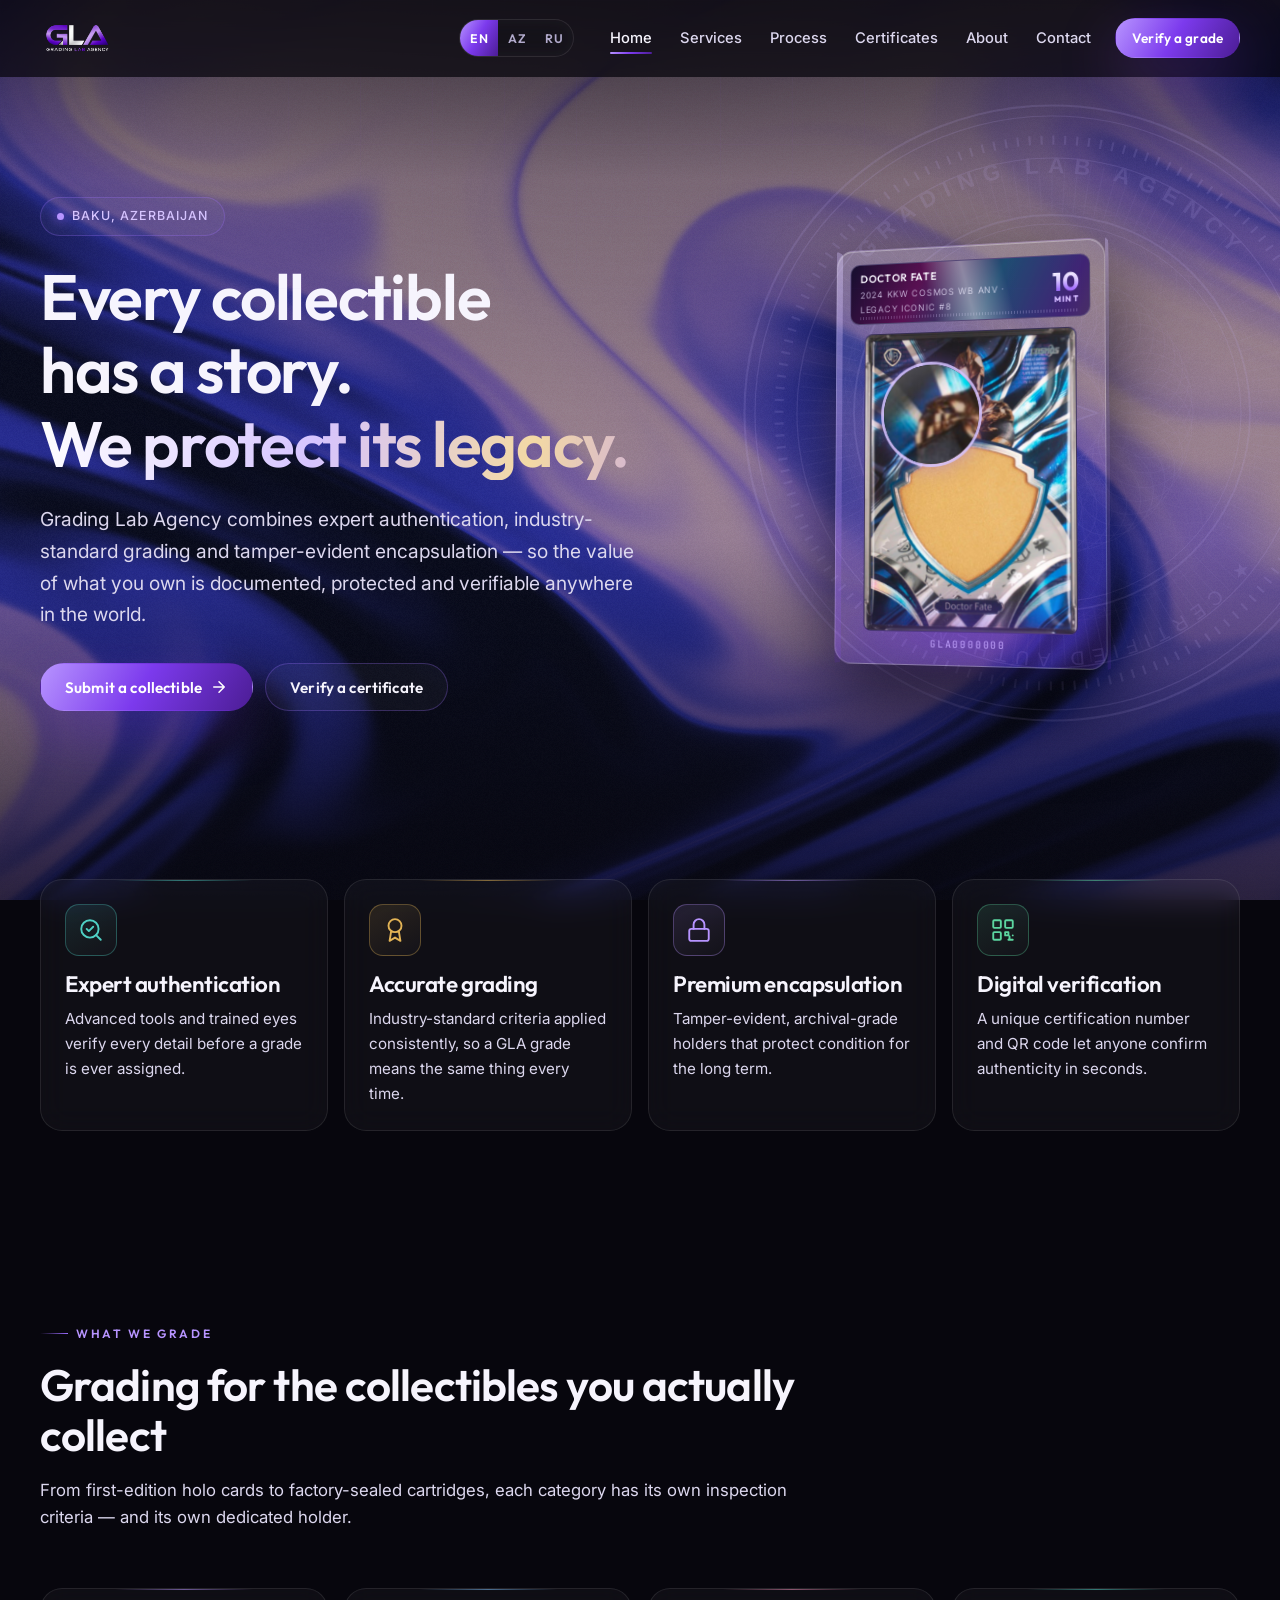
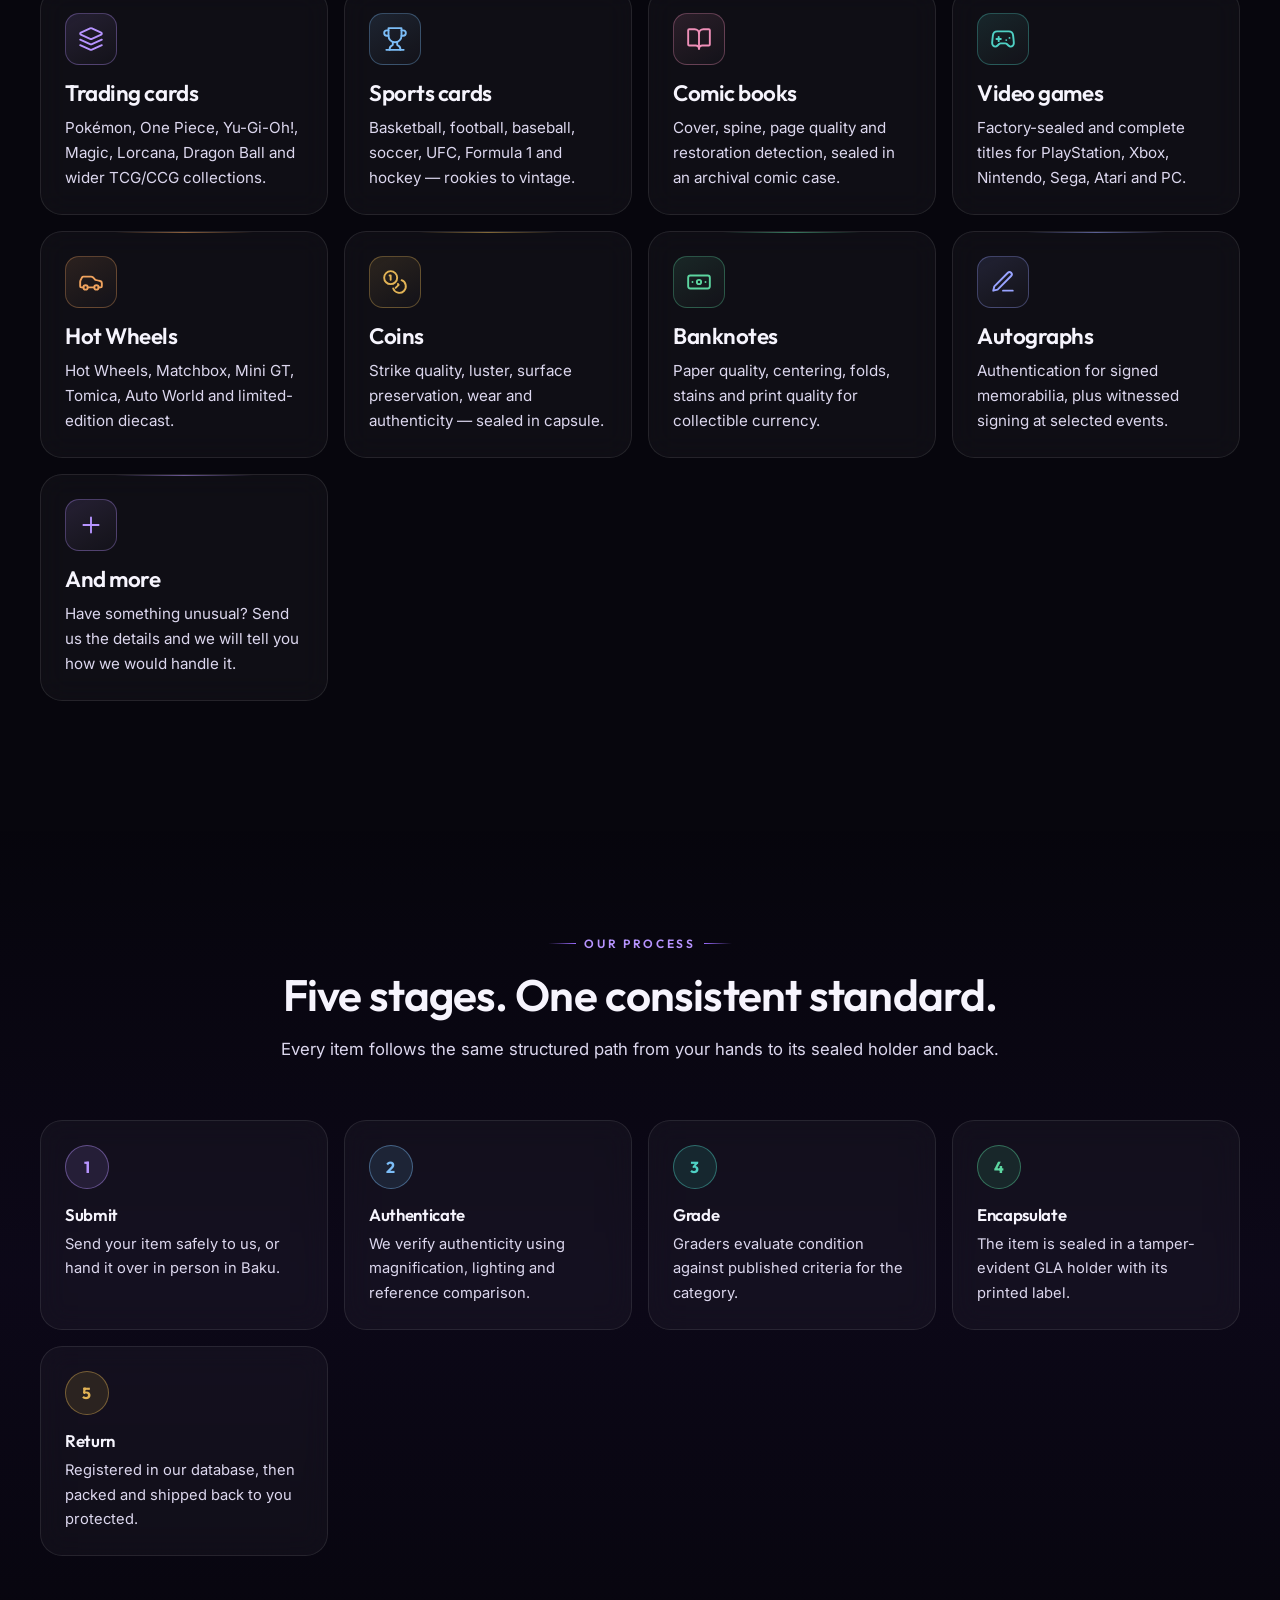
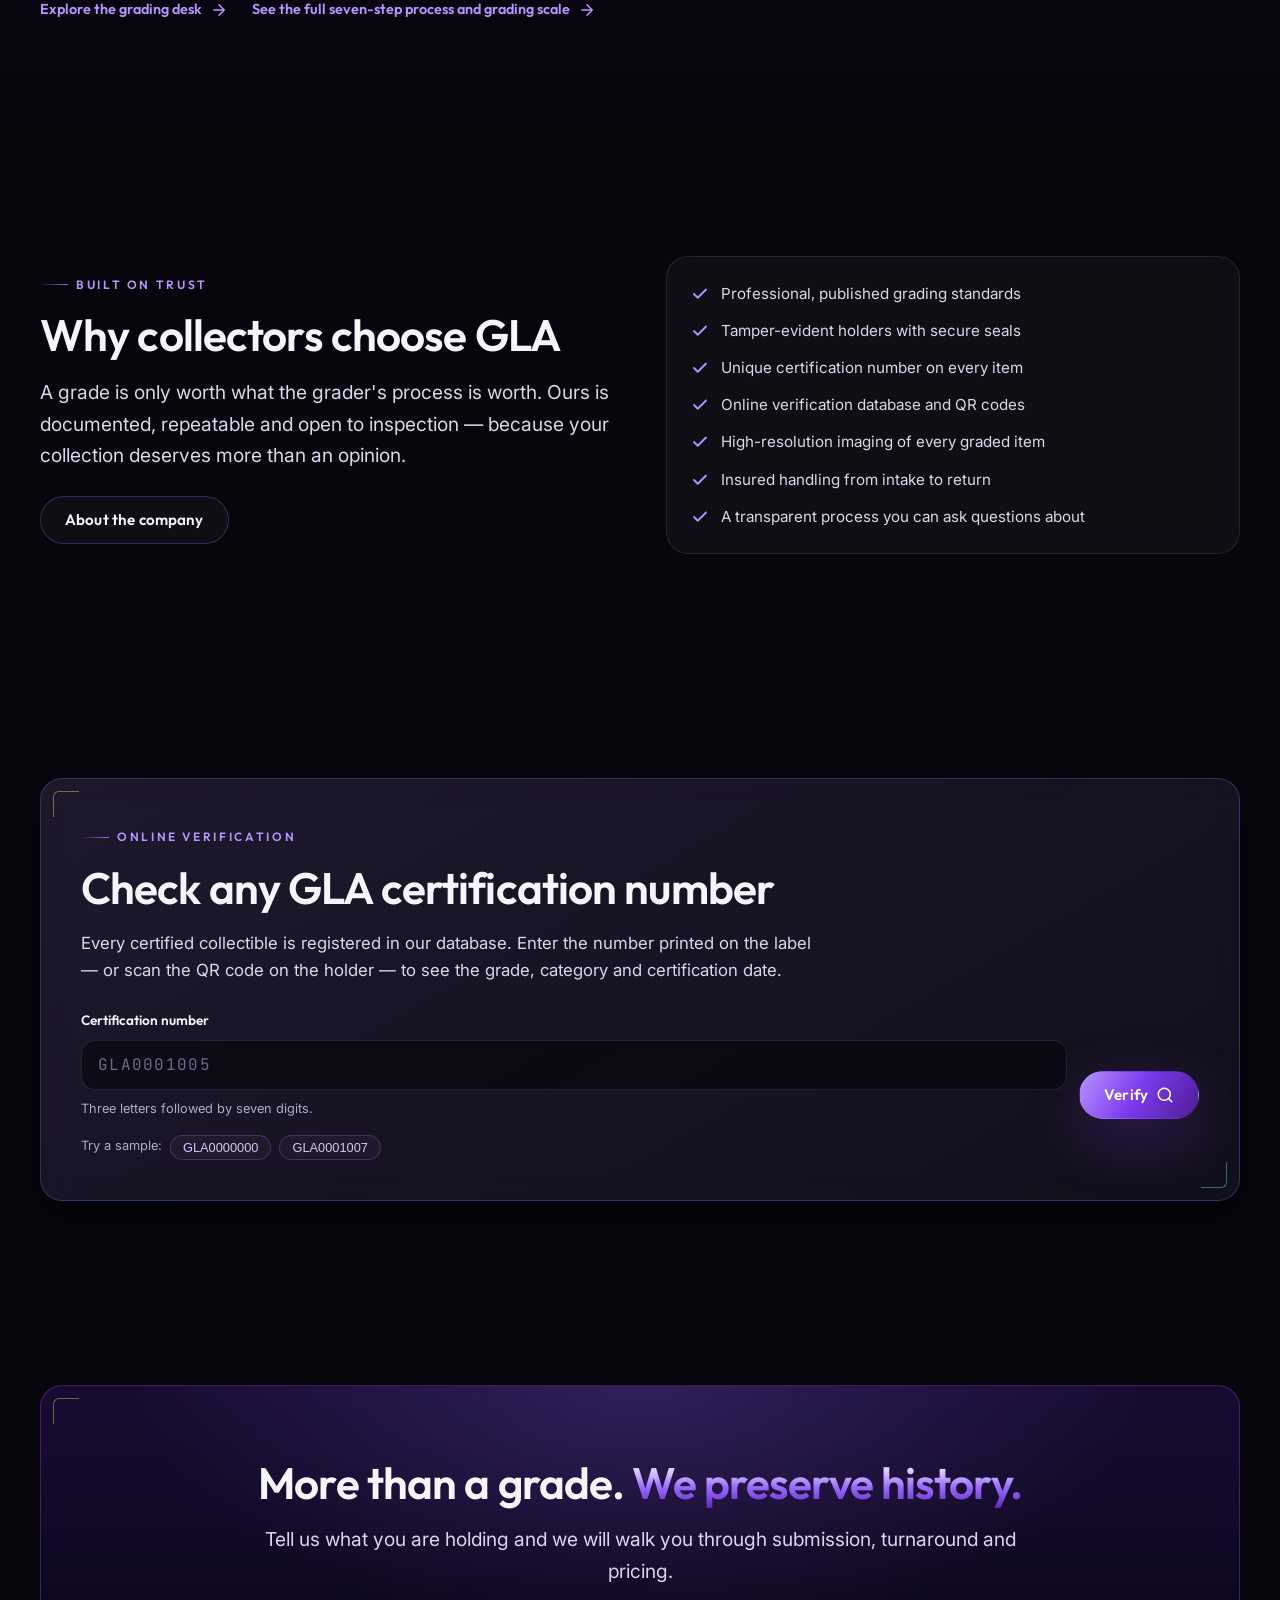
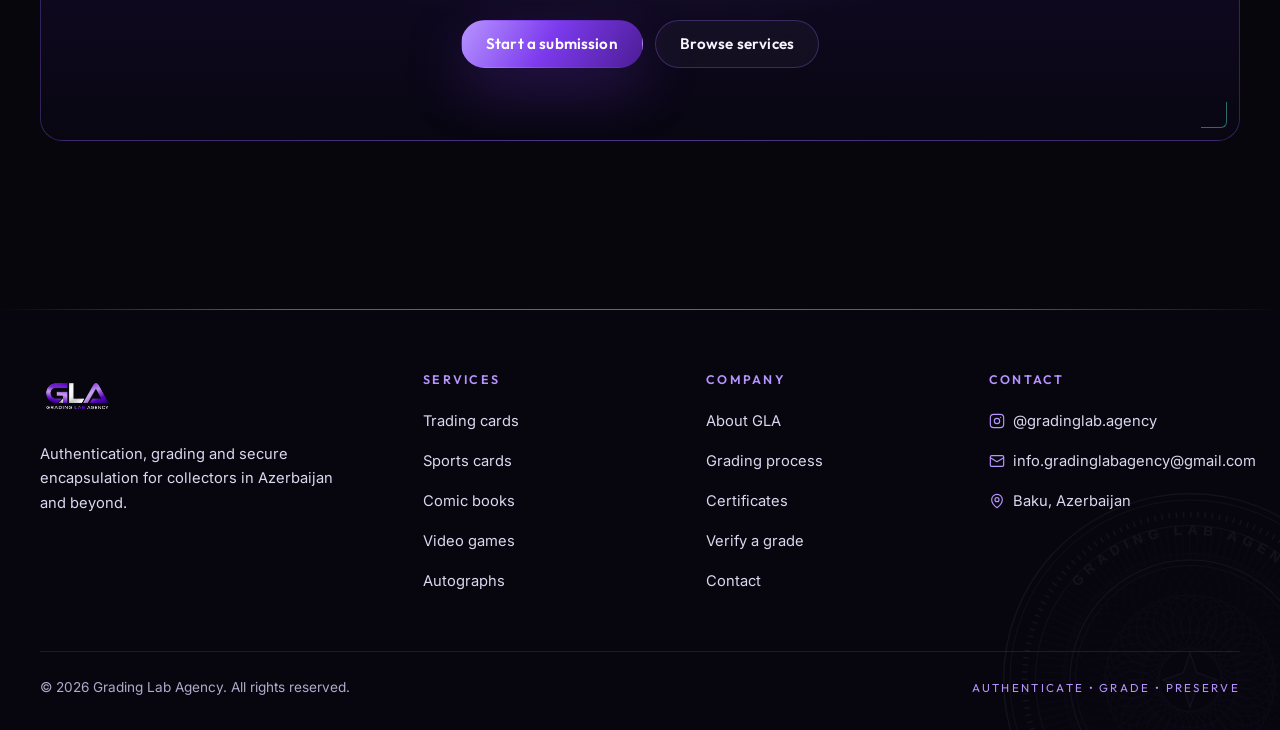
==== index.html @ 771bf023 "Load config.js on homepage so its verify box uses the live Supabase DB Co-Authored-By: Claude Opus 4" ====
<!DOCTYPE html>
<html lang="en">
<head>
<meta charset="utf-8">
<meta name="viewport" content="width=device-width, initial-scale=1">
<title>Grading Lab Agency — Authenticate. Grade. Preserve.</title>
<meta name="description" content="Grading Lab Agency (GLA) is Baku's professional authentication and grading company for trading cards, comics, video games, coins, diecast and memorabilia. Trust in every grade.">
<meta property="og:title" content="Grading Lab Agency — Authenticate. Grade. Preserve.">
<meta property="og:description" content="Professional authentication, grading and secure encapsulation for collectibles. Every GLA-certified item is verifiable online.">
<meta property="og:type" content="website">
<link rel="icon" href="assets/img/favicon.svg" type="image/svg+xml">
<link rel="preconnect" href="https://fonts.googleapis.com">
<link rel="preconnect" href="https://fonts.gstatic.com" crossorigin>
<link href="https://fonts.googleapis.com/css2?family=Outfit:wght@400;500;600;700&family=Inter:wght@300;400;500;600&family=JetBrains+Mono:wght@400;500&display=swap" rel="stylesheet">
<link rel="stylesheet" href="assets/css/style.css?v=3">
</head>
<body>
<div class="grain" aria-hidden="true"></div>
<a class="skip-link" href="#main">Skip to content</a>

<header class="site-header">
  <div class="container">
    <nav class="nav" aria-label="Main">
      <a class="brand" href="index.html" aria-label="Grading Lab Agency — home"><img class="brand__logo" src="assets/img/logo.png" alt="" width="560" height="360"></a>

      <button class="nav__toggle" type="button" aria-expanded="false" aria-controls="primary-nav" aria-label="Open navigation menu">
        <svg class="icon-open" viewBox="0 0 24 24" fill="none" stroke="currentColor" stroke-width="2" stroke-linecap="round" aria-hidden="true"><path d="M4 7h16M4 12h16M4 17h16"/></svg>
        <svg class="icon-close" viewBox="0 0 24 24" fill="none" stroke="currentColor" stroke-width="2" stroke-linecap="round" aria-hidden="true"><path d="M6 6l12 12M18 6 6 18"/></svg>
      </button>

      <ul class="nav__links" id="primary-nav">
        <li><a class="nav__link" href="index.html" aria-current="page">Home</a></li>
        <li><a class="nav__link" href="services.html">Services</a></li>
        <li><a class="nav__link" href="process.html">Process</a></li>
        <li><a class="nav__link" href="authenticity.html">Certificates</a></li>
        <li><a class="nav__link" href="about.html">About</a></li>
        <li><a class="nav__link" href="contact.html">Contact</a></li>
        <li><a class="btn btn--primary btn--sm nav__cta" href="verify.html">Verify a grade</a></li>
      </ul>
    </nav>
  </div>
</header>

<main id="main">

  <!-- ================= Hero ================= -->
  <section class="hero">
    <div class="container">
      <div class="hero__grid">
        <div>
          <span class="hero__badge"><span class="dot"></span> Baku, Azerbaijan</span>
          <h1>
            <span class="hero__title-line">Every collectible</span>
            <span class="hero__title-line">has a story.</span>
            <span class="hero__title-line text-holo">We protect its legacy.</span>
          </h1>
          <p class="hero__sub">
            Grading Lab Agency combines expert authentication, industry-standard grading and
            tamper-evident encapsulation — so the value of what you own is documented, protected
            and verifiable anywhere in the world.
          </p>
          <div class="btn-row">
            <a class="btn btn--primary" href="contact.html">
              Submit a collectible
              <svg width="18" height="18" viewBox="0 0 24 24" fill="none" stroke="currentColor" stroke-width="2" stroke-linecap="round" stroke-linejoin="round" aria-hidden="true"><path d="M5 12h14m-7-7 7 7-7 7"/></svg>
            </a>
            <a class="btn btn--ghost" href="verify.html">Verify a certificate</a>
          </div>

        </div>

        <!-- 3D slab: front face carries the holographic label and the
             inspection loupe, back face carries the certification record. -->
        <div class="hero__stage" aria-hidden="true">
          <div class="slab3d">
            <div class="slab3d__edge slab3d__edge--l"></div>
            <div class="slab3d__edge slab3d__edge--r"></div>

            <div class="slab3d__face slab3d__face--front">
              <div class="slab3d__label">
                <div class="slab3d__label-text">
                  <span class="slab3d__item">Doctor Fate</span>
                  <span class="slab3d__set">2024 KKW Cosmos WB Anv · Legacy Iconic #8</span>
                </div>
                <div class="slab3d__grade">10<span>MINT</span></div>
                <div class="slab3d__micro"></div>
                <div class="holo"></div>
              </div>

              <div class="slab3d__window">
                <svg viewBox="0 0 220 300"><use href="#glaCardArt"/></svg>
                <!-- Drop your real card at assets/img/my-card.jpg and it shows
                     here automatically; until then the SVG above is the fallback
                     (onerror removes the broken <img> so the SVG stays visible). -->
                <img class="slab3d__photo" src="assets/img/my-card.jpg" alt="" onerror="this.remove()">
                <div class="loupe">
                  <div class="loupe__zoom">
                    <svg viewBox="0 0 220 300"><use href="#glaCardArt"/></svg>
                    <img class="slab3d__photo" src="assets/img/my-card.jpg" alt="" onerror="this.remove()">
                  </div>
                </div>
              </div>

              <div class="slab3d__cert">GLA0000000</div>
            </div>

            <div class="slab3d__face slab3d__face--back">
              <div class="slab3d__back">
                <span class="slab3d__back-title">Certification record</span>
                <dl class="slab3d__specs">
                  <div><dt>Centering</dt><dd>10</dd></div>
                  <div><dt>Corners</dt><dd>10</dd></div>
                  <div><dt>Edges</dt><dd>10</dd></div>
                  <div><dt>Surface</dt><dd>10</dd></div>
                </dl>
                <div class="slab3d__qr">
                  <svg viewBox="0 0 29 29" width="100%" height="100%" shape-rendering="crispEdges">
                    <rect width="29" height="29" fill="#e9e2ff"/>
                    <g fill="#150e2e">
                      <path d="M0 0h7v7H0zM22 0h7v7h-7zM0 22h7v7H0z"/>
                    </g>
                    <g fill="#e9e2ff">
                      <path d="M1 1h5v5H1zM23 1h5v5h-5zM1 23h5v5H1z"/>
                    </g>
                    <g fill="#150e2e">
                      <path d="M2 2h3v3H2zM24 2h3v3h-3zM2 24h3v3H2z"/>
                      <path d="M9 0h2v2H9zM13 0h2v3h-2zM17 1h2v2h-2zM9 4h4v2H9zM15 5h2v2h-2zM19 4h2v2h-2z"/>
                      <path d="M0 9h2v2H0zM4 9h3v2H4zM0 13h3v2H0zM1 17h2v2H1zM5 13h2v3H5zM4 18h2v2H4z"/>
                      <path d="M9 9h3v3H9zM13 10h2v2h-2zM17 9h2v3h-2zM21 10h3v2h-3zM26 9h2v3h-2z"/>
                      <path d="M9 14h2v2H9zM12 13h3v2h-3zM16 14h3v2h-3zM20 13h2v3h-2zM24 14h4v2h-4z"/>
                      <path d="M9 18h3v2H9zM13 17h2v3h-2zM17 18h2v2h-2zM21 17h2v3h-2zM25 18h3v2h-3z"/>
                      <path d="M9 22h2v3H9zM12 23h3v2h-3zM17 22h3v2h-3zM21 23h2v2h-2zM25 22h3v3h-3z"/>
                      <path d="M9 26h3v2H9zM14 26h2v2h-2zM18 26h3v2h-3zM23 26h2v2h-2zM27 26h2v2h-2z"/>
                      <path d="M22 8h2v1h-2zM26 5h2v2h-2z"/>
                    </g>
                  </svg>
                </div>
                <span class="slab3d__back-note">QR verification · gradinglab.agency</span>
              </div>
            </div>
          </div>
        </div>
      </div>

    </div>

    <!-- Card artwork, referenced twice: once in the slab, once magnified
         inside the loupe. Kept in one place so both stay in sync. -->
    <svg width="0" height="0" style="position:absolute" aria-hidden="true" focusable="false">
      <defs>
        <linearGradient id="cardFrame" x1="0" y1="0" x2="1" y2="1">
          <stop offset="0" stop-color="#3a2470"/>
          <stop offset="1" stop-color="#1d1140"/>
        </linearGradient>
        <linearGradient id="cardArtBg" x1="0" y1="0" x2="0" y2="1">
          <stop offset="0" stop-color="#4b2f93"/>
          <stop offset="1" stop-color="#1b0d3a"/>
        </linearGradient>
        <linearGradient id="cardEmblem" x1="0" y1="0" x2="0" y2="1">
          <stop offset="0" stop-color="#ffffff"/>
          <stop offset=".45" stop-color="#d6c4ff"/>
          <stop offset="1" stop-color="#7c3aed"/>
        </linearGradient>
        <pattern id="rosette" width="6" height="6" patternUnits="userSpaceOnUse">
          <circle cx="1.5" cy="1.5" r="1.1" fill="#d6c4ff" opacity=".2"/>
          <circle cx="4.5" cy="4.5" r="1.1" fill="#9a6bff" opacity=".16"/>
        </pattern>

        <g id="glaCardArt">
          <defs>
            <linearGradient id="dfBlue" x1="0" y1="0" x2="1" y2="1">
              <stop offset="0" stop-color="#0a2a6e"/><stop offset=".55" stop-color="#2f6bd6"/><stop offset="1" stop-color="#0a1330"/>
            </linearGradient>
            <radialGradient id="dfGlow" cx=".5" cy=".38" r=".72">
              <stop offset="0" stop-color="#5b93f0" stop-opacity=".55"/><stop offset="1" stop-color="#0a1330" stop-opacity="0"/>
            </radialGradient>
            <linearGradient id="dfSilver" x1="0" y1="0" x2="0" y2="1">
              <stop offset="0" stop-color="#f6f8fc"/><stop offset=".5" stop-color="#9aa4b6"/><stop offset="1" stop-color="#e8ecf3"/>
            </linearGradient>
            <linearGradient id="dfRelic" x1="0" y1="0" x2="0" y2="1">
              <stop offset="0" stop-color="#e7be6b"/><stop offset="1" stop-color="#c89f49"/>
            </linearGradient>
          </defs>
          <rect width="220" height="300" rx="10" fill="#0a1330"/>
          <rect width="220" height="300" rx="10" fill="url(#dfBlue)" opacity=".92"/>
          <rect width="220" height="300" rx="10" fill="url(#dfGlow)"/>
          <!-- liquid silk swirls -->
          <path d="M0 0 H220 V66 C165 96 120 52 80 76 C45 96 20 66 0 90 Z" fill="#12347e" opacity=".75"/>
          <path d="M0 52 C60 22 140 84 220 44 L220 104 C150 138 70 70 0 108 Z" fill="#2f6bd6" opacity=".5"/>
          <path d="M0 150 C70 120 150 186 220 150 L220 205 C150 172 70 212 0 186 Z" fill="#0e2a63" opacity=".6"/>
          <path d="M0 78 C70 50 150 108 220 66" stroke="#e9f1ff" stroke-width="2" fill="none" opacity=".55"/>
          <path d="M0 118 C70 90 150 156 220 112" stroke="#a8c8ff" stroke-width="1.4" fill="none" opacity=".5"/>
          <path d="M0 172 C80 146 150 204 220 168" stroke="#dceaff" stroke-width="1.2" fill="none" opacity=".4"/>
          <!-- silver holo strip with tiny icons -->
          <rect x="8" y="198" width="204" height="94" rx="8" fill="#cdd8ea" opacity=".12"/>
          <g fill="#e7edf7" opacity=".28">
            <circle cx="28" cy="255" r="3"/><circle cx="45" cy="247" r="2"/><circle cx="60" cy="258" r="2.4"/>
            <circle cx="180" cy="250" r="3"/><circle cx="195" cy="260" r="2"/><circle cx="165" cy="256" r="2"/>
          </g>
          <!-- shield relic patch -->
          <path d="M110 90 L184 108 C184 174 154 218 110 246 C66 218 36 174 36 108 Z" fill="url(#dfSilver)"/>
          <path d="M110 98 L176 114 C176 170 150 210 110 235 C70 210 44 170 44 114 Z" fill="#1fb6d6"/>
          <path d="M110 105 L170 119 C170 168 146 205 110 228 C74 205 50 168 50 119 Z" fill="url(#dfRelic)"/>
          <g stroke="#b98e3e" stroke-width="1" opacity=".32" fill="none">
            <path d="M64 140 H156"/><path d="M62 160 H158"/><path d="M70 180 H150"/>
          </g>
          <path d="M110 105 L170 119 C160 120 130 124 110 124 C90 124 60 120 50 119 Z" fill="#ffffff" opacity=".18"/>
          <!-- top-left emblem (generic star, not a trademark) -->
          <circle cx="24" cy="24" r="10" fill="#0b1430" stroke="url(#dfSilver)" stroke-width="1.2"/>
          <path d="M24 18l1.8 4.6 4.9.3-3.8 3 1.3 4.7-4.2-2.6-4.2 2.6 1.3-4.7-3.8-3 4.9-.3z" fill="#e9f1ff" opacity=".85"/>
          <!-- top-right faint title lines -->
          <g fill="#dbe6ff" opacity=".5">
            <rect x="150" y="16" width="54" height="2.4" rx="1.2"/><rect x="158" y="22" width="46" height="2" rx="1"/>
            <rect x="150" y="28" width="54" height="2" rx="1"/><rect x="160" y="34" width="44" height="2" rx="1"/>
          </g>
          <!-- nameplate -->
          <rect x="56" y="250" width="108" height="21" rx="10.5" fill="#0b1430" stroke="url(#dfSilver)" stroke-width="1.4"/>
          <text x="110" y="264.5" text-anchor="middle" font-family="Outfit, Segoe UI, sans-serif" font-size="11" font-weight="600" letter-spacing="1.2" fill="#ffffff">Doctor Fate</text>
        </g>
      </defs>
    </svg>
  </section>

  <!-- ================= Pillars ================= -->
  <section class="section section--tight">
    <div class="container">
      <div class="grid grid--4">
        <div class="card reveal" data-accent="cyan">
          <div class="card__icon">
            <svg viewBox="0 0 24 24" fill="none" stroke="currentColor" stroke-width="1.75" stroke-linecap="round" stroke-linejoin="round" aria-hidden="true"><circle cx="11" cy="11" r="8"/><path d="m21 21-4.3-4.3M8 11l2 2 4-4"/></svg>
          </div>
          <h3>Expert authentication</h3>
          <p>Advanced tools and trained eyes verify every detail before a grade is ever assigned.</p>
        </div>
        <div class="card reveal" data-accent="gold">
          <div class="card__icon">
            <svg viewBox="0 0 24 24" fill="none" stroke="currentColor" stroke-width="1.75" stroke-linecap="round" stroke-linejoin="round" aria-hidden="true"><circle cx="12" cy="8" r="6"/><path d="M15.477 12.89 17 22l-5-3-5 3 1.523-9.11"/></svg>
          </div>
          <h3>Accurate grading</h3>
          <p>Industry-standard criteria applied consistently, so a GLA grade means the same thing every time.</p>
        </div>
        <div class="card reveal" data-accent="violet">
          <div class="card__icon">
            <svg viewBox="0 0 24 24" fill="none" stroke="currentColor" stroke-width="1.75" stroke-linecap="round" stroke-linejoin="round" aria-hidden="true"><rect x="3" y="11" width="18" height="11" rx="2"/><path d="M7 11V7a5 5 0 0 1 10 0v4"/></svg>
          </div>
          <h3>Premium encapsulation</h3>
          <p>Tamper-evident, archival-grade holders that protect condition for the long term.</p>
        </div>
        <div class="card reveal" data-accent="emerald">
          <div class="card__icon">
            <svg viewBox="0 0 24 24" fill="none" stroke="currentColor" stroke-width="1.75" stroke-linecap="round" stroke-linejoin="round" aria-hidden="true"><rect x="3" y="3" width="7" height="7" rx="1"/><rect x="14" y="3" width="7" height="7" rx="1"/><rect x="3" y="14" width="7" height="7" rx="1"/><path d="M14 14h3v3h-3zM21 21h-3v-3M17 21h.01M21 17h.01"/></svg>
          </div>
          <h3>Digital verification</h3>
          <p>A unique certification number and QR code let anyone confirm authenticity in seconds.</p>
        </div>
      </div>
    </div>
  </section>

  <!-- ================= Services ================= -->
  <section class="section" id="services">
    <div class="container">
      <div class="section-head">
        <span class="eyebrow">What we grade</span>
        <h2>Grading for the collectibles you actually collect</h2>
        <p class="lead">
          From first-edition holo cards to factory-sealed cartridges, each category has its own
          inspection criteria — and its own dedicated holder.
        </p>
      </div>

      <div class="grid grid--3">
        <a class="card reveal" data-accent="violet" href="services.html#trading-cards">
          <div class="card__icon">
            <svg viewBox="0 0 24 24" fill="none" stroke="currentColor" stroke-width="1.75" stroke-linecap="round" stroke-linejoin="round" aria-hidden="true"><path d="M12.83 2.18a2 2 0 0 0-1.66 0L2.6 6.08a1 1 0 0 0 0 1.83l8.57 3.91a2 2 0 0 0 1.66 0l8.58-3.9a1 1 0 0 0 0-1.83Z"/><path d="m22 17.65-9.17 4.16a2 2 0 0 1-1.66 0L2 17.65"/><path d="m22 12.65-9.17 4.16a2 2 0 0 1-1.66 0L2 12.65"/></svg>
          </div>
          <h3>Trading cards</h3>
          <p>Pokémon, One Piece, Yu-Gi-Oh!, Magic, Lorcana, Dragon Ball and wider TCG/CCG collections.</p>
        </a>

        <a class="card reveal" data-accent="sky" href="services.html#sports-cards">
          <div class="card__icon">
            <svg viewBox="0 0 24 24" fill="none" stroke="currentColor" stroke-width="1.75" stroke-linecap="round" stroke-linejoin="round" aria-hidden="true"><path d="M6 9H4.5a2.5 2.5 0 0 1 0-5H6M18 9h1.5a2.5 2.5 0 0 0 0-5H18M4 22h16"/><path d="M10 14.66V17c0 .55-.47.98-.97 1.21C7.85 18.75 7 20.24 7 22M14 14.66V17c0 .55.47.98.97 1.21C16.15 18.75 17 20.24 17 22"/><path d="M18 2H6v7a6 6 0 0 0 12 0V2Z"/></svg>
          </div>
          <h3>Sports cards</h3>
          <p>Basketball, football, baseball, soccer, UFC, Formula 1 and hockey — rookies to vintage.</p>
        </a>

        <a class="card reveal" data-accent="rose" href="services.html#comics">
          <div class="card__icon">
            <svg viewBox="0 0 24 24" fill="none" stroke="currentColor" stroke-width="1.75" stroke-linecap="round" stroke-linejoin="round" aria-hidden="true"><path d="M12 7v14"/><path d="M3 18a1 1 0 0 1-1-1V4a1 1 0 0 1 1-1h5a4 4 0 0 1 4 4 4 4 0 0 1 4-4h5a1 1 0 0 1 1 1v13a1 1 0 0 1-1 1h-6a3 3 0 0 0-3 3 3 3 0 0 0-3-3z"/></svg>
          </div>
          <h3>Comic books</h3>
          <p>Cover, spine, page quality and restoration detection, sealed in an archival comic case.</p>
        </a>

        <a class="card reveal" data-accent="cyan" href="services.html#video-games">
          <div class="card__icon">
            <svg viewBox="0 0 24 24" fill="none" stroke="currentColor" stroke-width="1.75" stroke-linecap="round" stroke-linejoin="round" aria-hidden="true"><path d="M6 12h4m-2-2v4M15 13h.01M18 11h.01"/><path d="M17.32 5H6.68a4 4 0 0 0-3.978 3.59c-.006.052-.01.101-.017.152C2.604 9.416 2 14.456 2 16a3 3 0 0 0 3 3c1 0 1.5-.5 2-1l1.414-1.414A2 2 0 0 1 9.828 16h4.344a2 2 0 0 1 1.414.586L17 18c.5.5 1 1 2 1a3 3 0 0 0 3-3c0-1.545-.604-6.584-.685-7.258-.007-.05-.011-.1-.017-.151A4 4 0 0 0 17.32 5Z"/></svg>
          </div>
          <h3>Video games</h3>
          <p>Factory-sealed and complete titles for PlayStation, Xbox, Nintendo, Sega, Atari and PC.</p>
        </a>

        <a class="card reveal" data-accent="amber" href="services.html#diecast">
          <div class="card__icon">
            <svg viewBox="0 0 24 24" fill="none" stroke="currentColor" stroke-width="1.75" stroke-linecap="round" stroke-linejoin="round" aria-hidden="true"><path d="M19 17h2c.6 0 1-.4 1-1v-3c0-.9-.7-1.7-1.5-1.9C18.7 10.6 16 10 16 10s-1.3-1.4-2.2-2.3c-.5-.4-1.1-.7-1.8-.7H5c-.6 0-1.1.4-1.4.9l-1.4 2.9A3.7 3.7 0 0 0 2 12v4c0 .6.4 1 1 1h2"/><circle cx="7" cy="17" r="2"/><path d="M9 17h6"/><circle cx="17" cy="17" r="2"/></svg>
          </div>
          <h3>Hot Wheels</h3>
          <p>Hot Wheels, Matchbox, Mini GT, Tomica, Auto World and limited-edition diecast.</p>
        </a>

        <a class="card reveal" data-accent="gold" href="services.html#coins">
          <div class="card__icon">
            <svg viewBox="0 0 24 24" fill="none" stroke="currentColor" stroke-width="1.75" stroke-linecap="round" stroke-linejoin="round" aria-hidden="true"><circle cx="8" cy="8" r="6"/><path d="M18.09 10.37A6 6 0 1 1 10.34 18"/><path d="M7 6h1v4m6.71 3.88.7.71-2.82 2.82"/></svg>
          </div>
          <h3>Coins</h3>
          <p>Strike quality, luster, surface preservation, wear and authenticity — sealed in capsule.</p>
        </a>

        <a class="card reveal" data-accent="emerald" href="services.html#banknotes">
          <div class="card__icon">
            <svg viewBox="0 0 24 24" fill="none" stroke="currentColor" stroke-width="1.75" stroke-linecap="round" stroke-linejoin="round" aria-hidden="true"><rect x="2" y="6" width="20" height="12" rx="2"/><circle cx="12" cy="12" r="2"/><path d="M6 12h.01M18 12h.01"/></svg>
          </div>
          <h3>Banknotes</h3>
          <p>Paper quality, centering, folds, stains and print quality for collectible currency.</p>
        </a>

        <a class="card reveal" data-accent="indigo" href="services.html#autographs">
          <div class="card__icon">
            <svg viewBox="0 0 24 24" fill="none" stroke="currentColor" stroke-width="1.75" stroke-linecap="round" stroke-linejoin="round" aria-hidden="true"><path d="M12 20h9"/><path d="M16.5 3.5a2.12 2.12 0 0 1 3 3L7 19l-4 1 1-4Z"/></svg>
          </div>
          <h3>Autographs</h3>
          <p>Authentication for signed memorabilia, plus witnessed signing at selected events.</p>
        </a>

        <a class="card reveal" data-accent="violet" href="services.html">
          <div class="card__icon">
            <svg viewBox="0 0 24 24" fill="none" stroke="currentColor" stroke-width="1.75" stroke-linecap="round" stroke-linejoin="round" aria-hidden="true"><path d="M12 5v14M5 12h14"/></svg>
          </div>
          <h3>And more</h3>
          <p>Have something unusual? Send us the details and we will tell you how we would handle it.</p>
        </a>
      </div>
    </div>
  </section>

  <!-- ================= Process ================= -->
  <section class="section section--alt">
    <div class="container">
      <div class="section-head text-center">
        <span class="eyebrow">Our process</span>
        <h2>Five stages. One consistent standard.</h2>
        <p>Every item follows the same structured path from your hands to its sealed holder and back.</p>
      </div>

      <ol class="steps">
        <li class="step reveal">
          <span class="step__num">1</span>
          <h3>Submit</h3>
          <p>Send your item safely to us, or hand it over in person in Baku.</p>
        </li>
        <li class="step reveal">
          <span class="step__num">2</span>
          <h3>Authenticate</h3>
          <p>We verify authenticity using magnification, lighting and reference comparison.</p>
        </li>
        <li class="step reveal">
          <span class="step__num">3</span>
          <h3>Grade</h3>
          <p>Graders evaluate condition against published criteria for the category.</p>
        </li>
        <li class="step reveal">
          <span class="step__num">4</span>
          <h3>Encapsulate</h3>
          <p>The item is sealed in a tamper-evident GLA holder with its printed label.</p>
        </li>
        <li class="step reveal">
          <span class="step__num">5</span>
          <h3>Return</h3>
          <p>Registered in our database, then packed and shipped back to you protected.</p>
        </li>
      </ol>

      <div class="btn-row" style="margin-top: var(--sp-8); gap: var(--sp-6)">
        <a class="link-arrow" href="process.html#grading-desk">
          Explore the grading desk
          <svg width="18" height="18" viewBox="0 0 24 24" fill="none" stroke="currentColor" stroke-width="2" stroke-linecap="round" stroke-linejoin="round" aria-hidden="true"><path d="M5 12h14m-7-7 7 7-7 7"/></svg>
        </a>
        <a class="link-arrow" href="process.html">
          See the full seven-step process and grading scale
          <svg width="18" height="18" viewBox="0 0 24 24" fill="none" stroke="currentColor" stroke-width="2" stroke-linecap="round" stroke-linejoin="round" aria-hidden="true"><path d="M5 12h14m-7-7 7 7-7 7"/></svg>
        </a>
      </div>
    </div>
  </section>

  <!-- ================= Why GLA ================= -->
  <section class="section">
    <div class="container">
      <div class="split">
        <div>
          <span class="eyebrow">Built on trust</span>
          <h2>Why collectors choose GLA</h2>
          <p class="lead">
            A grade is only worth what the grader's process is worth. Ours is documented,
            repeatable and open to inspection — because your collection deserves more than an opinion.
          </p>
          <div class="btn-row" style="margin-top: var(--sp-6)">
            <a class="btn btn--ghost" href="about.html">About the company</a>
          </div>
        </div>

        <div class="card">
          <ul class="check-list">
            <li><svg viewBox="0 0 24 24" fill="none" stroke="currentColor" stroke-width="2.4" stroke-linecap="round" stroke-linejoin="round" aria-hidden="true"><path d="m20 6-11 11-5-5"/></svg> Professional, published grading standards</li>
            <li><svg viewBox="0 0 24 24" fill="none" stroke="currentColor" stroke-width="2.4" stroke-linecap="round" stroke-linejoin="round" aria-hidden="true"><path d="m20 6-11 11-5-5"/></svg> Tamper-evident holders with secure seals</li>
            <li><svg viewBox="0 0 24 24" fill="none" stroke="currentColor" stroke-width="2.4" stroke-linecap="round" stroke-linejoin="round" aria-hidden="true"><path d="m20 6-11 11-5-5"/></svg> Unique certification number on every item</li>
            <li><svg viewBox="0 0 24 24" fill="none" stroke="currentColor" stroke-width="2.4" stroke-linecap="round" stroke-linejoin="round" aria-hidden="true"><path d="m20 6-11 11-5-5"/></svg> Online verification database and QR codes</li>
            <li><svg viewBox="0 0 24 24" fill="none" stroke="currentColor" stroke-width="2.4" stroke-linecap="round" stroke-linejoin="round" aria-hidden="true"><path d="m20 6-11 11-5-5"/></svg> High-resolution imaging of every graded item</li>
            <li><svg viewBox="0 0 24 24" fill="none" stroke="currentColor" stroke-width="2.4" stroke-linecap="round" stroke-linejoin="round" aria-hidden="true"><path d="m20 6-11 11-5-5"/></svg> Insured handling from intake to return</li>
            <li><svg viewBox="0 0 24 24" fill="none" stroke="currentColor" stroke-width="2.4" stroke-linecap="round" stroke-linejoin="round" aria-hidden="true"><path d="m20 6-11 11-5-5"/></svg> A transparent process you can ask questions about</li>
          </ul>
        </div>
      </div>
    </div>
  </section>

  <!-- ================= Verification ================= -->
  <section class="section" id="verify">
    <div class="container">
      <div class="verify-panel reveal">
        <div class="section-head" style="margin-bottom: var(--sp-6)">
          <span class="eyebrow">Online verification</span>
          <h2>Check any GLA certification number</h2>
          <p>
            Every certified collectible is registered in our database. Enter the number printed on the
            label — or scan the QR code on the holder — to see the grade, category and certification date.
          </p>
        </div>

        <form id="verify-form" novalidate>
          <div class="verify-form">
            <div class="field">
              <label class="field__label" for="cert-number">Certification number</label>
              <input class="input mono" id="cert-number" name="cert" type="text"
                     inputmode="latin" autocomplete="off" spellcheck="false"
                     placeholder="GLA0001005"
                     aria-describedby="cert-hint cert-error">
              <span class="field__hint" id="cert-hint">Three letters followed by seven digits.</span>
              <span class="field__error" id="cert-error" role="alert"></span>
            </div>
            <button class="btn btn--primary" type="submit">
              Verify
              <svg width="18" height="18" viewBox="0 0 24 24" fill="none" stroke="currentColor" stroke-width="2" stroke-linecap="round" stroke-linejoin="round" aria-hidden="true"><circle cx="11" cy="11" r="8"/><path d="m21 21-4.3-4.3"/></svg>
            </button>
          </div>
        </form>

        <div class="tags" style="margin-top: var(--sp-4)">
          <span class="field__hint" style="margin:0">Try a sample:</span>
          <button class="tag tag--brand" type="button" data-cert-sample="GLA0000000">GLA0000000</button>
          <button class="tag tag--brand" type="button" data-cert-sample="GLA0001007">GLA0001007</button>
        </div>

        <div class="verify-result" id="verify-result" aria-live="polite"></div>
      </div>
    </div>
  </section>

  <!-- ================= CTA ================= -->
  <section class="section section--tight">
    <div class="container">
      <div class="cta-band reveal">
        <h2>More than a grade. <span class="text-chrome">We preserve history.</span></h2>
        <p class="lead">
          Tell us what you are holding and we will walk you through submission, turnaround and pricing.
        </p>
        <div class="btn-row">
          <a class="btn btn--primary" href="contact.html">Start a submission</a>
          <a class="btn btn--ghost" href="services.html">Browse services</a>
        </div>
      </div>
    </div>
  </section>

</main>

<footer class="site-footer">
  <div class="container">
    <div class="footer__grid">
      <div class="footer__brand">
        <a class="brand" href="index.html" aria-label="Grading Lab Agency — home"><img class="brand__logo" src="assets/img/logo.png" alt="" width="560" height="360"></a>
        <p>Authentication, grading and secure encapsulation for collectors in Azerbaijan and beyond.</p>
      </div>

      <div class="footer__col">
        <h4>Services</h4>
        <ul>
          <li><a href="services.html#trading-cards">Trading cards</a></li>
          <li><a href="services.html#sports-cards">Sports cards</a></li>
          <li><a href="services.html#comics">Comic books</a></li>
          <li><a href="services.html#video-games">Video games</a></li>
          <li><a href="services.html#autographs">Autographs</a></li>
        </ul>
      </div>

      <div class="footer__col">
        <h4>Company</h4>
        <ul>
          <li><a href="about.html">About GLA</a></li>
          <li><a href="process.html">Grading process</a></li>
          <li><a href="authenticity.html">Certificates</a></li>
          <li><a href="verify.html">Verify a grade</a></li>
          <li><a href="contact.html">Contact</a></li>
        </ul>
      </div>

      <div class="footer__col">
        <h4>Contact</h4>
        <ul>
          <li><a href="https://www.instagram.com/gradinglab.agency" target="_blank" rel="noopener noreferrer">
            <svg viewBox="0 0 24 24" fill="none" stroke="currentColor" stroke-width="1.75" stroke-linecap="round" stroke-linejoin="round" aria-hidden="true"><rect x="2" y="2" width="20" height="20" rx="5"/><circle cx="12" cy="12" r="4"/><path d="M17.5 6.5h.01"/></svg>
            @gradinglab.agency</a></li>
          <li><a href="mailto:info.gradinglabagency@gmail.com">
            <svg viewBox="0 0 24 24" fill="none" stroke="currentColor" stroke-width="1.75" stroke-linecap="round" stroke-linejoin="round" aria-hidden="true"><rect x="2" y="4" width="20" height="16" rx="2"/><path d="m2 7 10 6 10-6"/></svg>
            info.gradinglabagency@gmail.com</a></li>
          <li><span>
            <svg viewBox="0 0 24 24" fill="none" stroke="currentColor" stroke-width="1.75" stroke-linecap="round" stroke-linejoin="round" aria-hidden="true"><path d="M20 10c0 6-8 12-8 12s-8-6-8-12a8 8 0 0 1 16 0Z"/><circle cx="12" cy="10" r="3"/></svg>
            Baku, Azerbaijan</span></li>
        </ul>
      </div>
    </div>

    <div class="footer__bottom">
      <span>&copy; <span data-year>2026</span> Grading Lab Agency. All rights reserved.</span>
      <span class="footer__tagline">Authenticate • Grade • Preserve</span>
    </div>
  </div>
</footer>

<script src="assets/js/silk-bg.js" defer></script>

<script src="assets/js/config.js?v=6" defer></script>
<script src="assets/js/main.js" defer></script>
<script src="assets/js/counters.js" defer></script>
<script src="assets/js/verify.js?v=3" defer></script>
<script src="assets/js/i18n.js?v=1" defer></script>
</body>
</html>
---- assets/css/style.css ----
/* ==========================================================================
   Grading Lab Agency (GLA) — Global stylesheet
   Dark chrome-violet luxury system. Tokens → base → layout → components.
   ========================================================================== */

/* --------------------------------------------------------------------------
   1. Design tokens
   -------------------------------------------------------------------------- */
:root {
  /* Surfaces */
  --bg: #07060d;
  --bg-elevated: #0d0b17;
  --surface: rgba(255, 255, 255, 0.035);
  --surface-strong: rgba(255, 255, 255, 0.06);
  --surface-solid: #12101f;

  /* Brand — chrome violet */
  --violet-100: #ede6ff;
  --violet-200: #d6c4ff;
  --violet-300: #b794ff;
  --violet-400: #9a6bff;
  --violet-500: #7c3aed;
  --violet-600: #6425c9;
  --violet-700: #431a8a;
  --violet-900: #1b0d3a;

  /* Text */
  --text: #f6f4fd;
  --text-secondary: #dcd7ee;   /* lifted for readability over the shader */
  --text-muted: #b1aacb;       /* lifted so small labels stay legible */

  /* Lines */
  --border: rgba(255, 255, 255, 0.09);
  --border-brand: rgba(154, 107, 255, 0.28);

  /* Semantic */
  --success: #34d399;
  --danger: #f87171;
  --warning: #fbbf24;

  /* Accents — deliberately desaturated so they read as rich rather than neon
     on a near-black page. Each one carries meaning somewhere in the site:
     gold = grade and value, cyan = verification, emerald = authenticated. */
  --a-violet: #b794ff;
  --a-gold:   #e2b355;
  --a-cyan:   #4fd1c5;
  --a-rose:   #ef8fb8;
  --a-amber:  #f0a35e;
  --a-sky:    #7cbdf7;
  --a-emerald:#5cd6a0;
  --a-indigo: #98a3ff;

  /* Gradients */
  --chrome: linear-gradient(180deg, #ffffff 0%, #d6c4ff 32%, #9a6bff 58%, #5b23b8 100%);
  --brand-sweep: linear-gradient(120deg, #b794ff 0%, #7c3aed 48%, #4c1d95 100%);
  --glow: radial-gradient(circle at 50% 0%, rgba(124, 58, 237, 0.35), transparent 65%);

  /* Type */
  --font-display: 'Outfit', 'Segoe UI', system-ui, sans-serif;
  --font-body: 'Inter', system-ui, -apple-system, sans-serif;
  --font-mono: 'JetBrains Mono', ui-monospace, 'SF Mono', monospace;

  /* Space scale (4pt rhythm) */
  --sp-1: 0.25rem;
  --sp-2: 0.5rem;
  --sp-3: 0.75rem;
  --sp-4: 1rem;
  --sp-6: 1.5rem;
  --sp-8: 2rem;
  --sp-12: 3rem;
  --sp-16: 4rem;
  --sp-24: 6rem;

  /* Shape */
  --radius-sm: 8px;
  --radius: 14px;
  --radius-lg: 22px;
  --radius-pill: 999px;

  /* Elevation */
  --shadow-sm: 0 2px 12px rgba(0, 0, 0, 0.4);
  --shadow: 0 18px 48px rgba(0, 0, 0, 0.55);
  --shadow-brand: 0 20px 60px rgba(124, 58, 237, 0.28);

  /* Motion */
  --ease-out: cubic-bezier(0.22, 1, 0.36, 1);
  --dur: 240ms;

  /* Layering */
  --z-header: 100;
  --z-menu: 200;

  --container: 1200px;
}

/* --------------------------------------------------------------------------
   2. Base
   -------------------------------------------------------------------------- */
*,
*::before,
*::after { box-sizing: border-box; }

html {
  scroll-behavior: smooth;
  -webkit-text-size-adjust: 100%;
  background: var(--bg);   /* base layer + fallback if the shader can't run */
}

body {
  margin: 0;
  min-height: 100dvh;
  background: transparent;  /* let the .silk-bg canvas show through */
  color: var(--text-secondary);
  font-family: var(--font-body);
  font-size: 1rem;
  line-height: 1.65;
  -webkit-font-smoothing: antialiased;
  overflow-x: hidden;
}

/* Legibility scrim over the Silk canvas. A dark veil — heavier at the top
   (behind the sticky header) and bottom (behind the footer), lighter through
   the middle so the flow reads clearly — keeps the silk from washing out the
   light UI text. Doubles as the tint over the html base colour when the
   shader is absent. */
body::before {
  content: '';
  position: fixed;
  inset: 0;
  pointer-events: none;
  z-index: 0;
  background:
    linear-gradient(180deg,
      rgba(7, 6, 13, 0.74) 0%,
      rgba(7, 6, 13, 0.44) 20%,
      rgba(7, 6, 13, 0.40) 60%,
      rgba(7, 6, 13, 0.80) 100%),
    radial-gradient(120% 85% at 50% 0%, rgba(11, 16, 38, 0.30), transparent 62%);
}

/* Lab-bench grid plus a fine grain. The grain is what stops the big gradients
   from banding, and it is most of why the surfaces read as "material". */
body::after {
  content: '';
  position: fixed;
  inset: 0;
  pointer-events: none;
  z-index: 0;
  background-image:
    linear-gradient(rgba(154, 107, 255, 0.055) 1px, transparent 1px),
    linear-gradient(90deg, rgba(154, 107, 255, 0.055) 1px, transparent 1px);
  background-size: 72px 72px;
  -webkit-mask-image: radial-gradient(120% 90% at 50% 0%, #000 0%, transparent 72%);
  mask-image: radial-gradient(120% 90% at 50% 0%, #000 0%, transparent 72%);
  opacity: 0.7;
}

.grain {
  position: fixed;
  inset: 0;
  z-index: 0;
  pointer-events: none;
  opacity: 0.05;
  mix-blend-mode: overlay;
  background-image: url("data:image/svg+xml,%3Csvg xmlns='http://www.w3.org/2000/svg' width='180' height='180'%3E%3Cfilter id='n'%3E%3CfeTurbulence type='fractalNoise' baseFrequency='.85' numOctaves='3' stitchTiles='stitch'/%3E%3C/filter%3E%3Crect width='180' height='180' filter='url(%23n)'/%3E%3C/svg%3E");
}

/* --------------------------------------------------------------------------
   1b. Silk shader backdrop + legibility scrim
   assets/js/silk-bg.js mounts a fixed <canvas.silk-bg> that renders the
   animated "Silk" flow shader. The canvas sits at the very back; a scrim
   (repurposed body::before) tones the bright silk down to a deep, moody flow
   so the dark UI and its light text stay readable over it. If WebGL is
   unavailable the canvas removes itself and this same scrim + the html base
   colour become the static fallback background.
   -------------------------------------------------------------------------- */
.silk-bg {
  position: fixed;
  inset: 0;
  width: 100%;
  height: 100%;
  z-index: -1;            /* behind the scrim (body::before) and all content */
  display: block;
  pointer-events: none;
  background: var(--bg);  /* covers the first frame before WebGL paints */
}

h1, h2, h3, h4, h5 {
  font-family: var(--font-display);
  color: var(--text);
  line-height: 1.15;
  margin: 0 0 var(--sp-4);
  font-weight: 600;
  letter-spacing: -0.02em;
}

h1 { font-size: clamp(2.25rem, 6vw, 4rem); }
h2 { font-size: clamp(1.75rem, 4vw, 2.75rem); }
h3 { font-size: clamp(1.15rem, 2vw, 1.4rem); }
h4 { font-size: 1.05rem; }

p { margin: 0 0 var(--sp-4); max-width: 68ch; }

a {
  color: var(--violet-300);
  text-decoration: none;
  transition: color var(--dur) var(--ease-out);
}
a:hover { color: var(--violet-200); }

img, svg { max-width: 100%; height: auto; display: block; }

ul, ol { margin: 0; padding: 0; list-style: none; }

:focus-visible {
  outline: 2px solid var(--violet-300);
  outline-offset: 3px;
  border-radius: 4px;
}

::selection { background: var(--violet-500); color: #fff; }

/* --------------------------------------------------------------------------
   3. Utilities
   -------------------------------------------------------------------------- */
.container {
  width: min(100% - 2.5rem, var(--container));
  margin-inline: auto;
  position: relative;
  z-index: 1;
}

.container--narrow { max-width: 860px; }

.section { padding-block: clamp(3.5rem, 9vw, 7rem); position: relative; }
.section--tight { padding-block: clamp(2.5rem, 6vw, 4.5rem); }
.section--alt { background: linear-gradient(180deg, transparent, rgba(124, 58, 237, 0.05), transparent); }
.section--flush-bottom { padding-bottom: 0; }
.section--flush-top { padding-top: 0; }

.skip-link {
  position: absolute;
  left: var(--sp-4);
  top: -100px;
  z-index: 999;
  background: var(--violet-500);
  color: #fff;
  padding: var(--sp-3) var(--sp-4);
  border-radius: var(--radius-sm);
  font-weight: 600;
  transition: top var(--dur) var(--ease-out);
}
.skip-link:focus { top: var(--sp-4); color: #fff; }

.sr-only {
  position: absolute;
  width: 1px; height: 1px;
  padding: 0; margin: -1px;
  overflow: hidden;
  clip: rect(0 0 0 0);
  white-space: nowrap;
  border: 0;
}

.text-chrome {
  background: var(--chrome);
  -webkit-background-clip: text;
  background-clip: text;
  color: transparent;
}

.text-violet { color: var(--violet-300); }
.text-center { text-align: center; }
.mono { font-family: var(--font-mono); font-variant-numeric: tabular-nums; }

/* Eyebrow label above section titles */
.eyebrow {
  display: inline-flex;
  align-items: center;
  gap: var(--sp-2);
  font-family: var(--font-display);
  font-size: 0.75rem;
  font-weight: 600;
  letter-spacing: 0.22em;
  text-transform: uppercase;
  color: var(--violet-300);
  margin-bottom: var(--sp-4);
}
.eyebrow::before {
  content: '';
  width: 28px;
  height: 1px;
  background: linear-gradient(90deg, transparent, var(--violet-400));
}

.section-head { max-width: 760px; margin-bottom: clamp(2rem, 5vw, 3.5rem); }
.section-head.text-center { margin-inline: auto; }
.section-head.text-center .eyebrow::after {
  content: '';
  width: 28px;
  height: 1px;
  background: linear-gradient(270deg, transparent, var(--violet-400));
}
.section-head p { font-size: 1.05rem; }
.section-head.text-center p { margin-inline: auto; }

.lead { font-size: clamp(1.05rem, 2vw, 1.2rem); color: var(--text-secondary); }

.divider {
  height: 1px;
  border: 0;
  background: linear-gradient(90deg, transparent, var(--border-brand), transparent);
  margin: 0;
}

/* --------------------------------------------------------------------------
   4. Buttons
   -------------------------------------------------------------------------- */
.btn {
  display: inline-flex;
  align-items: center;
  justify-content: center;
  gap: var(--sp-2);
  min-height: 48px;
  padding: 0 var(--sp-6);
  border-radius: var(--radius-pill);
  border: 1px solid transparent;
  font-family: var(--font-display);
  font-size: 0.95rem;
  font-weight: 600;
  letter-spacing: 0.01em;
  cursor: pointer;
  text-align: center;
  transition: transform var(--dur) var(--ease-out),
              box-shadow var(--dur) var(--ease-out),
              background-color var(--dur) var(--ease-out),
              border-color var(--dur) var(--ease-out),
              color var(--dur) var(--ease-out);
}

.btn:active { transform: translateY(1px); }

.btn--primary {
  background: var(--brand-sweep);
  color: #fff;
  box-shadow: var(--shadow-brand);
}
.btn--primary:hover {
  color: #fff;
  box-shadow: 0 24px 70px rgba(124, 58, 237, 0.45);
  transform: translateY(-2px);
}

.btn--ghost {
  background: var(--surface);
  border-color: var(--border-brand);
  color: var(--text);
  backdrop-filter: blur(12px);
}
.btn--ghost:hover {
  background: var(--surface-strong);
  border-color: var(--violet-400);
  color: #fff;
  transform: translateY(-2px);
}

.btn--block { width: 100%; }
.btn--sm { min-height: 40px; padding: 0 var(--sp-4); font-size: 0.85rem; }

.btn[disabled], .btn[aria-disabled='true'] {
  opacity: 0.45;
  cursor: not-allowed;
  transform: none;
  box-shadow: none;
}

.btn-row {
  display: flex;
  flex-wrap: wrap;
  gap: var(--sp-3);
}

/* Text link with arrow */
.link-arrow {
  display: inline-flex;
  align-items: center;
  gap: var(--sp-2);
  font-family: var(--font-display);
  font-weight: 600;
  font-size: 0.9rem;
  min-height: 44px;
}
.link-arrow svg { transition: transform var(--dur) var(--ease-out); }
.link-arrow:hover svg { transform: translateX(4px); }

/* --------------------------------------------------------------------------
   5. Header / navigation
   -------------------------------------------------------------------------- */
.site-header {
  position: sticky;
  top: 0;
  z-index: var(--z-header);
  background: rgba(7, 6, 13, 0.72);
  backdrop-filter: blur(18px);
  -webkit-backdrop-filter: blur(18px);
  border-bottom: 1px solid transparent;
  transition: border-color var(--dur) var(--ease-out), background-color var(--dur) var(--ease-out);
}
.site-header.is-stuck {
  border-bottom-color: var(--border);
  background: rgba(7, 6, 13, 0.92);
}

.nav {
  display: flex;
  align-items: center;
  gap: var(--sp-6);
  min-height: 76px;
}

.brand {
  display: inline-flex;
  align-items: center;
  gap: var(--sp-3);
  margin-right: auto;
  color: var(--text);
}
.brand:hover { color: var(--text); }
.brand__mark { width: 40px; height: 40px; flex: none; }
/* New GLA logo lockup (transparent PNG) — sits on any background. */
.brand__logo {
  height: 46px;
  width: auto;
  display: block;
}
@media (max-width: 1040px) { .brand__logo { height: 40px; } }
.brand__text { display: flex; flex-direction: column; line-height: 1.05; }
.brand__name {
  font-family: var(--font-display);
  font-weight: 700;
  font-size: 1.25rem;
  letter-spacing: 0.12em;
  background: var(--chrome);
  -webkit-background-clip: text;
  background-clip: text;
  color: transparent;
}
.brand__tag {
  font-size: 0.6rem;
  letter-spacing: 0.28em;
  text-transform: uppercase;
  color: var(--text-muted);
}

.nav__links {
  display: flex;
  align-items: center;
  gap: var(--sp-1);
}

.nav__link {
  display: inline-flex;
  align-items: center;
  min-height: 44px;
  padding: 0 var(--sp-3);
  border-radius: var(--radius-sm);
  font-size: 0.92rem;
  font-weight: 500;
  color: var(--text-secondary);
  position: relative;
  transition: color var(--dur) var(--ease-out), background-color var(--dur) var(--ease-out);
}
.nav__link:hover { color: var(--text); background: var(--surface); }
.nav__link[aria-current='page'] { color: var(--text); }
.nav__link[aria-current='page']::after {
  content: '';
  position: absolute;
  left: var(--sp-3);
  right: var(--sp-3);
  bottom: 6px;
  height: 2px;
  border-radius: 2px;
  background: var(--brand-sweep);
}

.nav__cta { margin-left: var(--sp-2); }

/* Language switcher (EN / AZ / RU) — injected into the nav by i18n.js */
.lang-switch {
  display: inline-flex;
  align-items: center;
  margin-left: var(--sp-3);
  border: 1px solid var(--border);
  border-radius: var(--radius-pill);
  overflow: hidden;
  background: var(--surface);
  backdrop-filter: blur(10px);
  -webkit-backdrop-filter: blur(10px);
}
.lang-switch__btn {
  min-height: 36px;
  padding: 0 10px;
  background: transparent;
  border: 0;
  color: var(--text-muted);
  font-family: var(--font-display);
  font-size: 0.78rem;
  font-weight: 600;
  letter-spacing: 0.04em;
  cursor: pointer;
  transition: color var(--dur) var(--ease-out), background-color var(--dur) var(--ease-out);
}
.lang-switch__btn:hover { color: var(--text); }
.lang-switch__btn.is-active { background: var(--brand-sweep); color: #fff; }

@media (max-width: 1040px) {
  /* Keep the switcher visible in the top bar beside the menu button. */
  .lang-switch { margin-left: auto; margin-right: var(--sp-2); }
}

.nav__toggle {
  display: none;
  align-items: center;
  justify-content: center;
  width: 48px;
  height: 48px;
  border-radius: var(--radius-sm);
  border: 1px solid var(--border);
  background: var(--surface);
  color: var(--text);
  cursor: pointer;
}
.nav__toggle:hover { background: var(--surface-strong); }
.nav__toggle svg { width: 22px; height: 22px; }
.nav__toggle .icon-close { display: none; }
.nav__toggle[aria-expanded='true'] .icon-close { display: block; }
.nav__toggle[aria-expanded='true'] .icon-open { display: none; }

@media (max-width: 1040px) {
  .nav__toggle { display: inline-flex; }
  .nav__links {
    position: fixed;
    inset: 76px 0 auto;
    z-index: var(--z-menu);
    flex-direction: column;
    align-items: stretch;
    gap: var(--sp-1);
    padding: var(--sp-4) 1.25rem calc(var(--sp-8) + env(safe-area-inset-bottom));
    background: rgba(9, 7, 18, 0.98);
    backdrop-filter: blur(20px);
    border-bottom: 1px solid var(--border);
    max-height: calc(100dvh - 76px);
    overflow-y: auto;
    transform: translateY(-8px);
    opacity: 0;
    visibility: hidden;
    transition: opacity var(--dur) var(--ease-out), transform var(--dur) var(--ease-out), visibility var(--dur);
  }
  .nav__links.is-open {
    transform: translateY(0);
    opacity: 1;
    visibility: visible;
  }
  .nav__link { min-height: 52px; padding: 0 var(--sp-4); font-size: 1rem; }
  .nav__link[aria-current='page']::after { display: none; }
  .nav__link[aria-current='page'] { background: var(--surface); color: var(--violet-200); }
  .nav__cta { margin: var(--sp-3) 0 0; }
}

/* --------------------------------------------------------------------------
   6. Hero
   -------------------------------------------------------------------------- */
.hero {
  position: relative;
  padding-block: clamp(3.5rem, 10vw, 7.5rem) clamp(3rem, 8vw, 6rem);
  overflow: hidden;
}

.hero__grid {
  display: grid;
  grid-template-columns: 1.05fr 0.95fr;
  gap: clamp(2rem, 5vw, 4rem);
  align-items: center;
}
/* Stop grid tracks being forced wider than the container by min-content. */
.hero__grid > * { min-width: 0; }

.hero__badge {
  display: inline-flex;
  align-items: center;
  gap: var(--sp-2);
  padding: var(--sp-2) var(--sp-4);
  border-radius: var(--radius-pill);
  border: 1px solid var(--border-brand);
  background: var(--surface);
  backdrop-filter: blur(12px);
  font-size: 0.78rem;
  font-weight: 500;
  letter-spacing: 0.08em;
  text-transform: uppercase;
  color: var(--violet-200);
  margin-bottom: var(--sp-6);
}
.hero__badge .dot {
  width: 7px; height: 7px;
  border-radius: 50%;
  background: var(--violet-300);
  box-shadow: 0 0 12px var(--violet-400);
}

.hero h1 { margin-bottom: var(--sp-6); }
.hero__title-line { display: block; }

.hero__sub {
  font-size: clamp(1.05rem, 2vw, 1.2rem);
  max-width: 54ch;
  margin-bottom: var(--sp-8);
}

/* ---- Hero stage: 3D rotating graded slab ------------------------------- */
.hero__stage {
  position: relative;
  display: grid;
  place-items: center;
  min-height: 480px;
  perspective: 1500px;
  perspective-origin: 50% 44%;
}
.hero__stage::after {          /* pool of light on the "desk" */
  content: '';
  position: absolute;
  bottom: 6%;
  left: 50%;
  translate: -50% 0;
  width: 320px;
  height: 64px;
  border-radius: 50%;
  background: radial-gradient(ellipse at center, rgba(124, 58, 237, 0.55), transparent 70%);
  filter: blur(18px);
}

.slab3d {
  position: relative;
  width: 280px;
  height: 420px;
  transform-style: preserve-3d;
  transform: rotateX(4deg) rotateY(-16deg);
  animation: slabSpin 26s linear infinite;
  will-change: transform;
}
/* Pause so visitors can read the label or the record on the back. */
.hero__stage:hover .slab3d,
.hero__stage:focus-within .slab3d { animation-play-state: paused; }

@keyframes slabSpin {
  from { transform: rotateX(4deg) rotateY(0deg); }
  to   { transform: rotateX(4deg) rotateY(360deg); }
}

.slab3d__face {
  position: absolute;
  inset: 0;
  border-radius: 18px;
  overflow: hidden;
  backface-visibility: hidden;
  background: linear-gradient(158deg, rgba(255, 255, 255, 0.17), rgba(255, 255, 255, 0.04) 46%, rgba(124, 58, 237, 0.18));
  border: 1px solid rgba(255, 255, 255, 0.2);
  box-shadow: 0 34px 80px rgba(0, 0, 0, 0.62), inset 0 1px 0 rgba(255, 255, 255, 0.32);
}
.slab3d__face--front { transform: translateZ(9px); }
.slab3d__face--back { transform: rotateY(180deg) translateZ(9px); }

.slab3d__edge {
  position: absolute;
  top: 0;
  left: 50%;
  width: 18px;
  height: 420px;
  margin-left: -9px;
  border-radius: 4px;
  background: linear-gradient(180deg, rgba(214, 196, 255, 0.4), rgba(124, 58, 237, 0.2));
}
.slab3d__edge--l { transform: rotateY(-90deg) translateZ(140px); }
.slab3d__edge--r { transform: rotateY(90deg) translateZ(140px); }

/* --- holographic security label --- */
.slab3d__label {
  position: absolute;
  top: 14px;
  left: 14px;
  right: 14px;
  height: 62px;
  display: flex;
  align-items: center;
  gap: 10px;
  padding: 8px 10px;
  border-radius: 10px;
  overflow: hidden;
  background: linear-gradient(120deg, #150e2e, #241548);
  border: 1px solid rgba(214, 196, 255, 0.3);
}
.slab3d__label-text { flex: 1 1 auto; min-width: 0; }
.slab3d__item {
  display: block;
  font-family: var(--font-display);
  font-size: 0.68rem;
  font-weight: 600;
  letter-spacing: 0.06em;
  text-transform: uppercase;
  color: var(--text);
  white-space: nowrap;
  overflow: hidden;
  text-overflow: ellipsis;
}
.slab3d__set {
  display: block;
  font-size: 0.56rem;
  letter-spacing: 0.08em;
  text-transform: uppercase;
  color: var(--text-muted);
}
.slab3d__grade {
  flex: none;
  text-align: right;
  font-family: var(--font-display);
  font-size: 1.6rem;
  font-weight: 700;
  line-height: 1;
  background: var(--chrome);
  -webkit-background-clip: text;
  background-clip: text;
  color: transparent;
}
.slab3d__grade span {
  display: block;
  font-size: 0.5rem;
  letter-spacing: 0.16em;
  color: var(--violet-200);
  -webkit-text-fill-color: var(--violet-200);
}
/* micro-printed security band along the foot of the label */
.slab3d__micro {
  position: absolute;
  left: 10px;
  right: 10px;
  bottom: 4px;
  height: 3px;
  background: repeating-linear-gradient(90deg,
    rgba(214, 196, 255, 0.55) 0 1px, transparent 1px 3px);
  opacity: 0.5;
}

.holo {
  position: absolute;
  inset: 0;
  pointer-events: none;
  mix-blend-mode: screen;
  opacity: 0.8;
  background: linear-gradient(115deg,
    rgba(255, 0, 128, 0) 0%,
    rgba(255, 0, 128, 0.34) 10%,
    rgba(0, 229, 255, 0.34) 20%,
    rgba(124, 58, 237, 0.34) 30%,
    rgba(255, 214, 0, 0.28) 40%,
    rgba(0, 255, 163, 0.26) 50%,
    rgba(255, 0, 128, 0) 62%,
    rgba(255, 255, 255, 0.26) 70%,
    rgba(255, 0, 128, 0) 82%);
  background-size: 320% 100%;
  animation: holoShift 7s linear infinite;
  will-change: background-position;
}
.holo::after {          /* specular bar sweeping the label */
  content: '';
  position: absolute;
  inset: -50%;
  background: linear-gradient(75deg, transparent 42%, rgba(255, 255, 255, 0.55) 50%, transparent 58%);
  animation: holoSweep 5s ease-in-out infinite;
}
@keyframes holoShift {
  from { background-position: 0% 0; }
  to   { background-position: 320% 0; }
}
@keyframes holoSweep {
  0%        { transform: translateX(-62%); }
  55%, 100% { transform: translateX(62%); }
}

/* --- card window + inspection loupe --- */
.slab3d__window {
  position: absolute;
  top: 86px;
  left: 30px;
  width: 220px;
  height: 300px;
  border-radius: 8px;
  overflow: hidden;
  border: 1px solid rgba(255, 255, 255, 0.14);
  background: linear-gradient(200deg, #2a1a55, #150c33);
}
.slab3d__window > svg { display: block; width: 220px; height: 300px; }

/* Real card photo (assets/img/my-card.jpg). Sits over the SVG fallback and
   fills the holder; the loupe copy is magnified with its parent. */
.slab3d__photo { position: absolute; inset: 0; width: 100%; height: 100%; object-fit: cover; display: block; }
.loupe__zoom .slab3d__photo { width: 220px; height: 300px; }

.loupe {
  position: absolute;
  top: 0;
  left: 0;
  width: 100px;
  height: 100px;
  border-radius: 50%;
  overflow: hidden;
  box-shadow:
    0 0 0 3px rgba(214, 196, 255, 0.85),
    0 0 26px rgba(154, 107, 255, 0.6),
    inset 0 0 26px rgba(0, 0, 0, 0.55);
  /* Base values match the first keyframe, so the static (reduced-motion)
     fallback still shows the lens correctly parked over the card. */
  transform: translate(20px, 32px);
  animation: loupePath 14s ease-in-out infinite;
  will-change: transform;
}
.loupe__zoom {
  position: absolute;
  top: 0;
  left: 0;
  width: 220px;
  height: 300px;
  transform-origin: 0 0;
  transform: translate(-118px, -146.8px) scale(2.4);
  animation: loupeZoom 14s ease-in-out infinite;
  will-change: transform;
}
.loupe__zoom svg { display: block; width: 220px; height: 300px; }
.loupe::after {          /* glass highlight */
  content: '';
  position: absolute;
  inset: 0;
  border-radius: 50%;
  background: linear-gradient(145deg, rgba(255, 255, 255, 0.3), transparent 46%);
}

/* The two tracks share timing: the lens travels, the magnified copy shifts
   under it by the same amount × the zoom factor (2.4). */
@keyframes loupePath {
  0%, 10%   { transform: translate(20px, 32px); }
  32%, 42%  { transform: translate(102px, 98px); }
  64%, 74%  { transform: translate(28px, 182px); }
  96%, 100% { transform: translate(20px, 32px); }
}
@keyframes loupeZoom {
  0%, 10%   { transform: translate(-118px, -146.8px) scale(2.4); }
  32%, 42%  { transform: translate(-314.8px, -305.2px) scale(2.4); }
  64%, 74%  { transform: translate(-137.2px, -506.8px) scale(2.4); }
  96%, 100% { transform: translate(-118px, -146.8px) scale(2.4); }
}

.slab3d__cert {
  position: absolute;
  left: 0;
  right: 0;
  bottom: 12px;
  text-align: center;
  font-family: var(--font-mono);
  font-size: 0.62rem;
  letter-spacing: 0.18em;
  color: var(--violet-200);
}

/* --- back of the slab: the certification record --- */
.slab3d__back {
  position: absolute;
  inset: 0;
  padding: 22px 20px;
  display: flex;
  flex-direction: column;
  gap: 14px;
  text-align: center;
}
.slab3d__back-title {
  font-family: var(--font-display);
  font-size: 0.6rem;
  font-weight: 600;
  letter-spacing: 0.24em;
  text-transform: uppercase;
  color: var(--violet-300);
}
.slab3d__specs {
  display: grid;
  grid-template-columns: 1fr 1fr;
  gap: 8px;
  margin: 0;
}
.slab3d__specs > div {
  padding: 7px 4px;
  border-radius: 8px;
  border: 1px solid rgba(255, 255, 255, 0.1);
  background: rgba(0, 0, 0, 0.3);
}
.slab3d__specs dt {
  font-size: 0.52rem;
  letter-spacing: 0.14em;
  text-transform: uppercase;
  color: var(--text-muted);
}
.slab3d__specs dd {
  margin: 0;
  font-family: var(--font-display);
  font-weight: 700;
  font-size: 0.95rem;
  color: var(--violet-100);
  font-variant-numeric: tabular-nums;
}
.slab3d__qr {
  width: 96px;
  height: 96px;
  margin: 0 auto;
  padding: 7px;
  border-radius: 8px;
  background: rgba(233, 226, 255, 0.92);
}
.slab3d__back-note {
  font-size: 0.56rem;
  letter-spacing: 0.1em;
  text-transform: uppercase;
  color: var(--text-muted);
  margin-top: auto;
}

/* --- counters --- */
.counters {
  display: grid;
  grid-template-columns: repeat(auto-fit, minmax(min(200px, 100%), 1fr));
  gap: 1px;
  margin-top: clamp(2.5rem, 6vw, 4rem);
  background: var(--border);
  border: 1px solid var(--border);
  border-radius: var(--radius-lg);
  overflow: hidden;
}
.counter {
  padding: var(--sp-6);
  background: rgba(13, 11, 23, 0.78);
  backdrop-filter: blur(10px);
  -webkit-backdrop-filter: blur(10px);
}
.counter__value {
  display: block;
  font-family: var(--font-display);
  font-weight: 700;
  font-size: clamp(1.9rem, 3.4vw, 2.6rem);
  line-height: 1.05;
  font-variant-numeric: tabular-nums;
  background: var(--chrome);
  -webkit-background-clip: text;
  background-clip: text;
  color: transparent;
}
.counter__label {
  display: block;
  margin-top: var(--sp-2);
  font-size: 0.92rem;
  color: var(--text-secondary);
}
.counter__note {
  display: block;
  font-size: 0.78rem;
  color: var(--text-muted);
}

@media (max-width: 900px) {
  .hero__grid { grid-template-columns: 1fr; }
  .hero__stage { min-height: 420px; scale: 0.9; }
}
@media (max-width: 420px) {
  .hero__stage { min-height: 380px; scale: 0.78; }
}

/* --------------------------------------------------------------------------
   7. Cards & grids
   -------------------------------------------------------------------------- */
.grid { display: grid; gap: var(--sp-4); }
.grid--2 { grid-template-columns: repeat(auto-fit, minmax(min(320px, 100%), 1fr)); }
.grid--3 { grid-template-columns: repeat(auto-fit, minmax(min(280px, 100%), 1fr)); }
.grid--4 { grid-template-columns: repeat(auto-fit, minmax(min(230px, 100%), 1fr)); }

.card {
  position: relative;
  padding: var(--sp-6);
  border-radius: var(--radius-lg);
  background: var(--surface);
  border: 1px solid var(--border);
  backdrop-filter: blur(14px);
  -webkit-backdrop-filter: blur(14px);
  transition: transform var(--dur) var(--ease-out),
              border-color var(--dur) var(--ease-out),
              background-color var(--dur) var(--ease-out),
              box-shadow var(--dur) var(--ease-out);
}
.card > *:last-child { margin-bottom: 0; }
.card p { color: var(--text-secondary); font-size: 0.95rem; }

a.card, .card--interactive { display: block; color: inherit; }
a.card:hover, .card--interactive:hover {
  transform: translateY(-4px);
  border-color: var(--border-brand);
  background: var(--surface-strong);
  box-shadow: var(--shadow);
  color: inherit;
}

.card__icon {
  display: grid;
  place-items: center;
  width: 52px;
  height: 52px;
  margin-bottom: var(--sp-4);
  border-radius: var(--radius);
  background: linear-gradient(150deg, rgba(154, 107, 255, 0.22), rgba(124, 58, 237, 0.06));
  border: 1px solid var(--border-brand);
  color: var(--violet-200);
}
.card__icon svg { width: 26px; height: 26px; }

.card h3 { margin-bottom: var(--sp-2); }

.card__meta {
  display: block;
  font-family: var(--font-display);
  font-size: 0.72rem;
  letter-spacing: 0.18em;
  text-transform: uppercase;
  color: var(--violet-300);
  margin-bottom: var(--sp-2);
}

/* Feature list with checkmarks */
.check-list { display: grid; gap: var(--sp-3); }
.check-list li {
  display: flex;
  align-items: flex-start;
  gap: var(--sp-3);
  font-size: 0.95rem;
  color: var(--text-secondary);
}
.check-list svg {
  flex: none;
  width: 18px;
  height: 18px;
  margin-top: 4px;
  color: var(--violet-300);
}

/* Simple pill tags */
.tags { display: flex; flex-wrap: wrap; gap: var(--sp-2); }
.tag {
  display: inline-flex;
  align-items: center;
  padding: var(--sp-1) var(--sp-3);
  border-radius: var(--radius-pill);
  border: 1px solid var(--border);
  background: rgba(255, 255, 255, 0.03);
  font-size: 0.8rem;
  color: var(--text-secondary);
}
.tag--brand { border-color: var(--border-brand); color: var(--violet-200); }

/* Stat band */
.stats {
  display: grid;
  grid-template-columns: repeat(auto-fit, minmax(min(200px, 100%), 1fr));
  gap: 1px;
  background: var(--border);
  border: 1px solid var(--border);
  border-radius: var(--radius-lg);
  overflow: hidden;
}
.stats__item {
  background: var(--bg-elevated);
  padding: var(--sp-6);
  text-align: center;
}
.stats__value {
  font-family: var(--font-display);
  font-size: clamp(1.6rem, 3vw, 2.2rem);
  font-weight: 700;
  background: var(--chrome);
  -webkit-background-clip: text;
  background-clip: text;
  color: transparent;
  line-height: 1.1;
}
.stats__label {
  font-size: 0.85rem;
  color: var(--text-muted);
  letter-spacing: 0.03em;
}

/* --------------------------------------------------------------------------
   8. Process timeline
   -------------------------------------------------------------------------- */
.steps {
  display: grid;
  gap: var(--sp-4);
  grid-template-columns: repeat(auto-fit, minmax(min(230px, 100%), 1fr));
  counter-reset: step;
}
.step {
  position: relative;
  padding: var(--sp-6);
  border-radius: var(--radius-lg);
  background: var(--surface);
  border: 1px solid var(--border);
  backdrop-filter: blur(14px);
  transition: border-color var(--dur) var(--ease-out), transform var(--dur) var(--ease-out);
}
.step:hover { border-color: var(--border-brand); transform: translateY(-4px); }
.step__num {
  display: inline-grid;
  place-items: center;
  width: 44px;
  height: 44px;
  margin-bottom: var(--sp-4);
  border-radius: 50%;
  border: 1px solid var(--border-brand);
  background: rgba(124, 58, 237, 0.14);
  font-family: var(--font-display);
  font-weight: 700;
  color: var(--violet-200);
}
.step h3 { font-size: 1.05rem; margin-bottom: var(--sp-2); }
.step p { font-size: 0.92rem; margin-bottom: 0; }

/* Vertical detailed timeline */
.timeline { position: relative; display: grid; gap: var(--sp-6); }
.timeline::before {
  content: '';
  position: absolute;
  left: 21px;
  top: 12px;
  bottom: 12px;
  width: 1px;
  background: linear-gradient(180deg, var(--violet-400), rgba(124, 58, 237, 0.08));
}
.timeline__item {
  position: relative;
  display: grid;
  grid-template-columns: 44px 1fr;
  gap: var(--sp-6);
  align-items: start;
}
.timeline__dot {
  position: relative;
  z-index: 1;
  display: grid;
  place-items: center;
  width: 44px;
  height: 44px;
  border-radius: 50%;
  background: var(--bg-elevated);
  border: 1px solid var(--border-brand);
  font-family: var(--font-display);
  font-weight: 700;
  font-size: 0.95rem;
  color: var(--violet-200);
}
.timeline__body { padding-top: var(--sp-2); }
.timeline__body h3 { margin-bottom: var(--sp-2); }
.timeline__body p:last-child { margin-bottom: 0; }

@media (max-width: 560px) {
  .timeline__item { gap: var(--sp-4); }
}

/* --------------------------------------------------------------------------
   9. Tables
   -------------------------------------------------------------------------- */
.table-wrap {
  overflow-x: auto;
  border: 1px solid var(--border);
  border-radius: var(--radius-lg);
  background: var(--surface);
  backdrop-filter: blur(12px);
}
table {
  width: 100%;
  border-collapse: collapse;
  min-width: 560px;
  font-size: 0.94rem;
}
caption {
  text-align: left;
  padding: var(--sp-4) var(--sp-6) 0;
  color: var(--text-muted);
  font-size: 0.85rem;
}
th, td {
  padding: var(--sp-4) var(--sp-6);
  text-align: left;
  border-bottom: 1px solid var(--border);
  vertical-align: top;
}
thead th {
  font-family: var(--font-display);
  font-size: 0.75rem;
  letter-spacing: 0.16em;
  text-transform: uppercase;
  color: var(--violet-300);
  font-weight: 600;
  white-space: nowrap;
}
tbody tr:last-child td { border-bottom: 0; }
tbody tr { transition: background-color var(--dur) var(--ease-out); }
tbody tr:hover { background: rgba(255, 255, 255, 0.025); }
td strong { color: var(--text); font-family: var(--font-display); }

.grade-chip {
  display: inline-grid;
  place-items: center;
  min-width: 46px;
  padding: var(--sp-1) var(--sp-2);
  border-radius: var(--radius-sm);
  border: 1px solid var(--border-brand);
  background: rgba(124, 58, 237, 0.16);
  font-family: var(--font-display);
  font-weight: 700;
  color: var(--violet-100);
  font-variant-numeric: tabular-nums;
}

/* --------------------------------------------------------------------------
   10. Verification module
   -------------------------------------------------------------------------- */
.verify-panel {
  padding: clamp(1.5rem, 4vw, 2.5rem);
  border-radius: var(--radius-lg);
  border: 1px solid var(--border-brand);
  background:
    linear-gradient(150deg, rgba(154, 107, 255, 0.10), rgba(124, 58, 237, 0.02)),
    var(--surface);
  backdrop-filter: blur(18px);
  box-shadow: var(--shadow);
}

.verify-form {
  display: flex;
  flex-wrap: wrap;
  gap: var(--sp-3);
  align-items: flex-end;
}
.verify-form .field { flex: 1 1 260px; margin-bottom: 0; }

.field { display: block; margin-bottom: var(--sp-4); }
.field__label {
  display: block;
  margin-bottom: var(--sp-2);
  font-family: var(--font-display);
  font-size: 0.85rem;
  font-weight: 600;
  color: var(--text);
}
.field__req { color: var(--violet-300); }
.field__hint {
  display: block;
  margin-top: var(--sp-2);
  font-size: 0.8rem;
  color: var(--text-muted);
}
.field__error {
  display: none;
  margin-top: var(--sp-2);
  font-size: 0.85rem;
  color: var(--danger);
}
.field__error::before { content: '⚠ '; }
.field.has-error .field__error { display: block; }
.field.has-error .input, .field.has-error .textarea, .field.has-error .select { border-color: var(--danger); }

.input, .textarea, .select {
  width: 100%;
  min-height: 50px;
  padding: var(--sp-3) var(--sp-4);
  border-radius: var(--radius);
  border: 1px solid var(--border);
  background: rgba(6, 5, 12, 0.6);
  color: var(--text);
  font-family: var(--font-body);
  font-size: 1rem;
  transition: border-color var(--dur) var(--ease-out), box-shadow var(--dur) var(--ease-out);
}
.input::placeholder, .textarea::placeholder { color: #6f688a; }
.input:focus, .textarea:focus, .select:focus {
  outline: none;
  border-color: var(--violet-400);
  box-shadow: 0 0 0 3px rgba(124, 58, 237, 0.25);
}
.textarea { min-height: 140px; resize: vertical; line-height: 1.6; }
.select {
  appearance: none;
  background-image: url("data:image/svg+xml,%3Csvg xmlns='http://www.w3.org/2000/svg' viewBox='0 0 24 24' fill='none' stroke='%23bdb6d4' stroke-width='2' stroke-linecap='round'%3E%3Cpath d='m6 9 6 6 6-6'/%3E%3C/svg%3E");
  background-repeat: no-repeat;
  background-position: right 1rem center;
  background-size: 18px;
  padding-right: 3rem;
}
.input.mono { font-family: var(--font-mono); letter-spacing: 0.08em; }

.form-grid {
  display: grid;
  gap: var(--sp-4);
  grid-template-columns: repeat(auto-fit, minmax(min(240px, 100%), 1fr));
}
.form-grid .field--full { grid-column: 1 / -1; }

/* Result area */
.verify-result { margin-top: var(--sp-6); }
.verify-result:empty { margin-top: 0; }

.result-state {
  display: flex;
  align-items: flex-start;
  gap: var(--sp-3);
  padding: var(--sp-4) var(--sp-6);
  border-radius: var(--radius);
  border: 1px solid var(--border);
  font-size: 0.95rem;
}
.result-state svg { flex: none; width: 20px; height: 20px; margin-top: 2px; }
.result-state--error { border-color: rgba(248, 113, 113, 0.4); background: rgba(248, 113, 113, 0.08); color: #fecaca; }
.result-state--error svg { color: var(--danger); }
.result-state--loading { color: var(--text-secondary); }

/* Certificate card */
.cert {
  border-radius: var(--radius-lg);
  border: 1px solid var(--border-brand);
  background: linear-gradient(160deg, rgba(154, 107, 255, 0.12), rgba(9, 7, 18, 0.9));
  overflow: hidden;
  box-shadow: var(--shadow-brand);
}
.cert__top {
  display: flex;
  flex-wrap: wrap;
  gap: var(--sp-4);
  align-items: center;
  justify-content: space-between;
  padding: var(--sp-4) var(--sp-6);
  border-bottom: 1px solid var(--border);
  background: rgba(255, 255, 255, 0.03);
}
.cert__status {
  display: inline-flex;
  align-items: center;
  gap: var(--sp-2);
  padding: var(--sp-2) var(--sp-4);
  border-radius: var(--radius-pill);
  border: 1px solid rgba(52, 211, 153, 0.4);
  background: rgba(52, 211, 153, 0.12);
  color: var(--success);
  font-family: var(--font-display);
  font-size: 0.8rem;
  font-weight: 600;
  letter-spacing: 0.1em;
  text-transform: uppercase;
}
.cert__status svg { width: 16px; height: 16px; }
.cert__id { font-family: var(--font-mono); font-size: 0.9rem; color: var(--violet-200); letter-spacing: 0.1em; }

.cert__body {
  display: grid;
  grid-template-columns: 180px 1fr;
  gap: clamp(1rem, 3vw, 2rem);
  padding: var(--sp-6);
  align-items: start;
}
.cert__grade {
  display: grid;
  place-items: center;
  gap: var(--sp-1);
  padding: var(--sp-6) var(--sp-4);
  border-radius: var(--radius);
  border: 1px solid var(--border-brand);
  background: radial-gradient(circle at 50% 20%, rgba(154, 107, 255, 0.28), rgba(27, 13, 58, 0.6));
  text-align: center;
}
.cert__grade-value {
  font-family: var(--font-display);
  font-size: 3.5rem;
  font-weight: 700;
  line-height: 1;
  background: var(--chrome);
  -webkit-background-clip: text;
  background-clip: text;
  color: transparent;
}
.cert__grade-label {
  font-family: var(--font-display);
  font-size: 0.78rem;
  letter-spacing: 0.16em;
  text-transform: uppercase;
  color: var(--violet-100);
}
.cert__grade-scale { font-size: 0.72rem; color: var(--text-muted); }

.cert__details { display: grid; gap: var(--sp-4); }
.cert__title { font-size: 1.35rem; margin-bottom: var(--sp-1); }
.cert__specs {
  display: grid;
  grid-template-columns: repeat(auto-fit, minmax(min(150px, 100%), 1fr));
  gap: var(--sp-4);
}
.cert__spec dt {
  font-family: var(--font-display);
  font-size: 0.68rem;
  letter-spacing: 0.16em;
  text-transform: uppercase;
  color: var(--text-muted);
  margin-bottom: 2px;
}
.cert__spec dd { margin: 0; color: var(--text); font-size: 0.95rem; }
.cert__subgrades {
  display: flex;
  flex-wrap: wrap;
  gap: var(--sp-2);
  padding-top: var(--sp-4);
  border-top: 1px solid var(--border);
}
.subgrade {
  display: grid;
  gap: 2px;
  padding: var(--sp-2) var(--sp-4);
  border-radius: var(--radius-sm);
  border: 1px solid var(--border);
  background: rgba(255, 255, 255, 0.03);
  text-align: center;
  min-width: 84px;
}
.subgrade dt { font-size: 0.68rem; letter-spacing: 0.1em; text-transform: uppercase; color: var(--text-muted); }
.subgrade dd {
  margin: 0;
  font-family: var(--font-display);
  font-weight: 700;
  font-size: 1.1rem;
  color: var(--violet-100);
  font-variant-numeric: tabular-nums;
}

.cert__foot {
  padding: var(--sp-4) var(--sp-6);
  border-top: 1px solid var(--border);
  background: rgba(0, 0, 0, 0.25);
  font-size: 0.82rem;
  color: var(--text-muted);
  display: flex;
  flex-wrap: wrap;
  gap: var(--sp-2) var(--sp-6);
  justify-content: space-between;
  align-items: center;
}

@media (max-width: 640px) {
  .cert__body { grid-template-columns: 1fr; }
  .cert__grade { padding: var(--sp-4); }
  .cert__grade-value { font-size: 2.75rem; }
}

/* --------------------------------------------------------------------------
   11. Accordion (FAQ)
   -------------------------------------------------------------------------- */
.accordion { display: grid; gap: var(--sp-3); }
.accordion details {
  border: 1px solid var(--border);
  border-radius: var(--radius);
  background: var(--surface);
  backdrop-filter: blur(12px);
  overflow: hidden;
  transition: border-color var(--dur) var(--ease-out);
}
.accordion details[open] { border-color: var(--border-brand); }
.accordion summary {
  display: flex;
  align-items: center;
  justify-content: space-between;
  gap: var(--sp-4);
  padding: var(--sp-4) var(--sp-6);
  min-height: 56px;
  cursor: pointer;
  font-family: var(--font-display);
  font-weight: 600;
  color: var(--text);
  list-style: none;
}
.accordion summary::-webkit-details-marker { display: none; }
.accordion summary::after {
  content: '';
  flex: none;
  width: 12px;
  height: 12px;
  border-right: 2px solid var(--violet-300);
  border-bottom: 2px solid var(--violet-300);
  rotate: 45deg;
  translate: 0 -3px;
  transition: rotate var(--dur) var(--ease-out);
}
.accordion details[open] summary::after { rotate: -135deg; translate: 0 3px; }
.accordion summary:hover { background: var(--surface-strong); }
.accordion__content { padding: 0 var(--sp-6) var(--sp-6); }
.accordion__content > *:last-child { margin-bottom: 0; }

/* --------------------------------------------------------------------------
   12. CTA band
   -------------------------------------------------------------------------- */
.cta-band {
  position: relative;
  padding: clamp(2.5rem, 6vw, 4.5rem);
  border-radius: var(--radius-lg);
  border: 1px solid var(--border-brand);
  background:
    radial-gradient(60% 100% at 50% 0%, rgba(154, 107, 255, 0.2), transparent 70%),
    linear-gradient(180deg, rgba(27, 13, 58, 0.85), rgba(9, 7, 18, 0.9));
  text-align: center;
  overflow: hidden;
}
.cta-band h2 { margin-bottom: var(--sp-4); }
.cta-band p { margin-inline: auto; margin-bottom: var(--sp-8); }
.cta-band .btn-row { justify-content: center; }

/* --------------------------------------------------------------------------
   13. Footer
   -------------------------------------------------------------------------- */
.site-footer {
  position: relative;
  z-index: 1;
  margin-top: clamp(3rem, 8vw, 6rem);
  border-top: 1px solid var(--border);
  background: rgba(9, 7, 18, 0.6);
  padding-block: var(--sp-16) var(--sp-8);
}
.footer__grid {
  display: grid;
  grid-template-columns: 1.4fr repeat(3, 1fr);
  gap: var(--sp-8);
  margin-bottom: var(--sp-12);
}
.footer__brand p { font-size: 0.92rem; max-width: 34ch; margin-top: var(--sp-4); }
.footer__col h4 {
  font-family: var(--font-display);
  font-size: 0.78rem;
  letter-spacing: 0.18em;
  text-transform: uppercase;
  color: var(--violet-300);
  margin-bottom: var(--sp-4);
}
.footer__col li { margin-bottom: var(--sp-1); }
.footer__col a,
.footer__col span {
  display: inline-flex;
  align-items: center;
  gap: var(--sp-2);
  min-height: 36px;
  font-size: 0.92rem;
  color: var(--text-secondary);
}
.footer__col a:hover { color: var(--violet-200); }
.footer__col svg { width: 16px; height: 16px; flex: none; color: var(--violet-300); }

.footer__bottom {
  display: flex;
  flex-wrap: wrap;
  gap: var(--sp-4);
  justify-content: space-between;
  align-items: center;
  padding-top: var(--sp-6);
  border-top: 1px solid var(--border);
  font-size: 0.85rem;
  color: var(--text-muted);
}
.footer__tagline {
  font-family: var(--font-display);
  letter-spacing: 0.2em;
  text-transform: uppercase;
  font-size: 0.72rem;
  color: var(--violet-300);
}

@media (max-width: 860px) {
  .footer__grid { grid-template-columns: 1fr 1fr; gap: var(--sp-8) var(--sp-4); }
  .footer__brand { grid-column: 1 / -1; }
}
@media (max-width: 480px) {
  .footer__grid { grid-template-columns: 1fr; }
}

/* --------------------------------------------------------------------------
   14. Page header (inner pages)
   -------------------------------------------------------------------------- */
.page-head {
  padding-block: clamp(2.5rem, 7vw, 5rem) clamp(1.5rem, 4vw, 3rem);
  border-bottom: 1px solid var(--border);
}
.page-head h1 { max-width: 18ch; }
.page-head p { font-size: clamp(1rem, 2vw, 1.15rem); max-width: 62ch; margin-bottom: 0; }

.breadcrumb {
  display: flex;
  flex-wrap: wrap;
  align-items: center;
  gap: var(--sp-2);
  font-size: 0.82rem;
  color: var(--text-muted);
  margin-bottom: var(--sp-4);
}
.breadcrumb a { color: var(--text-muted); }
.breadcrumb a:hover { color: var(--violet-300); }
.breadcrumb li { display: flex; align-items: center; gap: var(--sp-2); }
.breadcrumb li + li::before { content: '/'; color: var(--border-brand); }

/* Split content block (image/text or list/text) */
.split {
  display: grid;
  grid-template-columns: repeat(auto-fit, minmax(min(300px, 100%), 1fr));
  gap: clamp(1.5rem, 4vw, 3.5rem);
  align-items: center;
}
.split > * { min-width: 0; }

/* Service detail block */
.service-block { scroll-margin-top: 100px; }
.service-block + .service-block { margin-top: clamp(2rem, 5vw, 3.5rem); }

/* --------------------------------------------------------------------------
   14b. Interactive grading desk
   -------------------------------------------------------------------------- */
.desk {
  display: grid;
  grid-template-columns: minmax(0, 1.4fr) minmax(0, 1fr);
  gap: clamp(1.5rem, 3vw, 2.5rem);
  align-items: start;
}

.desk__scene {
  padding: var(--sp-4);
  border-radius: var(--radius-lg);
  border: 1px solid var(--border);
  background: linear-gradient(180deg, rgba(154, 107, 255, 0.09), rgba(7, 6, 13, 0.55));
  backdrop-filter: blur(12px);
  -webkit-backdrop-filter: blur(12px);
}

.desk-svg {
  --ink: #cfc6ec;
  --ink-dim: #6f6791;
  display: block;
  width: 100%;
  height: auto;
  border-radius: var(--radius);
  overflow: hidden;
}

.desk-svg .ln {
  fill: none;
  stroke: var(--ink);
  stroke-width: 2.4;
  stroke-linecap: round;
  stroke-linejoin: round;
}
.desk-svg .ln--thick { stroke-width: 5; }
.desk-svg .ln--thin { fill: none; stroke-width: 1.6; stroke: var(--ink-dim); }
.desk-svg .ln--bright { stroke: var(--violet-200); }
.desk-svg .fill-soft { fill: rgba(154, 107, 255, 0.14); }
.desk-svg .fill-deep { fill: rgba(27, 13, 58, 0.85); }
.desk-svg .shadow { fill: rgba(0, 0, 0, 0.55); }

/* The UV cone brightens only while the lamp is the selected tool. */
.desk-svg .uv-cone {
  opacity: 0.14;
  transition: opacity 320ms var(--ease-out);
}
.desk-svg.is-uv .uv-cone { opacity: 0.6; }

.tool {
  cursor: pointer;
  opacity: 0.72;
  transition: opacity var(--dur) var(--ease-out), filter var(--dur) var(--ease-out);
}
.tool:hover { opacity: 0.92; }
.tool.is-active {
  opacity: 1;
  filter: drop-shadow(0 0 14px rgba(154, 107, 255, 0.5));
}
.tool__hit { fill: transparent; }

.tool__badge circle {
  fill: rgba(124, 58, 237, 0.28);
  stroke: var(--border-brand);
  stroke-width: 1.5;
  transition: fill var(--dur) var(--ease-out), stroke var(--dur) var(--ease-out);
}
.tool__badge text {
  fill: var(--violet-100);
  font-family: var(--font-display);
  font-size: 15px;
  font-weight: 700;
}
.tool.is-active .tool__badge circle {
  fill: var(--violet-500);
  stroke: var(--violet-200);
}

/* Chip row — the accessible control for the illustration */
.tool-chips {
  display: flex;
  flex-wrap: wrap;
  gap: var(--sp-2);
  margin-top: var(--sp-4);
}
.tool-chip {
  display: inline-flex;
  align-items: center;
  gap: var(--sp-2);
  min-height: 44px;
  padding: 0 var(--sp-4);
  border-radius: var(--radius-pill);
  border: 1px solid var(--border);
  background: rgba(255, 255, 255, 0.03);
  color: var(--text-secondary);
  font-family: var(--font-display);
  font-size: 0.88rem;
  font-weight: 500;
  cursor: pointer;
  transition: border-color var(--dur) var(--ease-out),
              background-color var(--dur) var(--ease-out),
              color var(--dur) var(--ease-out);
}
.tool-chip:hover { border-color: var(--border-brand); color: var(--text); }
.tool-chip[aria-pressed='true'] {
  background: rgba(124, 58, 237, 0.2);
  border-color: var(--violet-400);
  color: var(--violet-100);
}
.tool-chip__num {
  display: grid;
  place-items: center;
  width: 21px;
  height: 21px;
  border-radius: 50%;
  background: rgba(255, 255, 255, 0.08);
  font-size: 0.7rem;
  font-weight: 700;
}
.tool-chip[aria-pressed='true'] .tool-chip__num { background: var(--violet-500); color: #fff; }

.tool-info { position: sticky; top: 100px; }
.tool-info h3 { margin-bottom: var(--sp-1); }
.tool-info__role {
  display: block;
  font-size: 0.9rem;
  color: var(--violet-300);
  margin-bottom: var(--sp-4);
}
.tool-info h4 {
  font-family: var(--font-display);
  font-size: 0.72rem;
  letter-spacing: 0.16em;
  text-transform: uppercase;
  color: var(--text-muted);
  margin: var(--sp-6) 0 var(--sp-3);
}

@media (max-width: 940px) {
  .desk { grid-template-columns: 1fr; }
  .tool-info { position: static; }
}
@media (max-width: 620px) {
  .desk__scene { padding: var(--sp-2); }
  .tool-chip { padding: 0 var(--sp-3); font-size: 0.84rem; }
}

/* --------------------------------------------------------------------------
   14c. Accent system
   Every accent is opt-in via [data-accent]. Colour is only ever applied to
   small surfaces — icons, 1px hairlines, chips, borders — never to large
   fills, which is what keeps a dark page from glowing.
   -------------------------------------------------------------------------- */
[data-accent] {
  --accent: var(--a-violet);
  --accent-soft: rgba(183, 148, 255, 0.13);
  --accent-line: rgba(183, 148, 255, 0.32);
  --accent-sheen: rgba(183, 148, 255, 0.12);
}
[data-accent='gold']    { --accent: var(--a-gold);    --accent-soft: rgba(226, 179, 85, 0.13);  --accent-line: rgba(226, 179, 85, 0.34);  --accent-sheen: rgba(226, 179, 85, 0.13); }
[data-accent='cyan']    { --accent: var(--a-cyan);    --accent-soft: rgba(79, 209, 197, 0.12);  --accent-line: rgba(79, 209, 197, 0.32);  --accent-sheen: rgba(79, 209, 197, 0.12); }
[data-accent='rose']    { --accent: var(--a-rose);    --accent-soft: rgba(239, 143, 184, 0.12); --accent-line: rgba(239, 143, 184, 0.32); --accent-sheen: rgba(239, 143, 184, 0.12); }
[data-accent='amber']   { --accent: var(--a-amber);   --accent-soft: rgba(240, 163, 94, 0.12);  --accent-line: rgba(240, 163, 94, 0.32);  --accent-sheen: rgba(240, 163, 94, 0.12); }
[data-accent='sky']     { --accent: var(--a-sky);     --accent-soft: rgba(124, 189, 247, 0.12); --accent-line: rgba(124, 189, 247, 0.32); --accent-sheen: rgba(124, 189, 247, 0.12); }
[data-accent='emerald'] { --accent: var(--a-emerald); --accent-soft: rgba(92, 214, 160, 0.12);  --accent-line: rgba(92, 214, 160, 0.32);  --accent-sheen: rgba(92, 214, 160, 0.12); }
[data-accent='indigo']  { --accent: var(--a-indigo);  --accent-soft: rgba(152, 163, 255, 0.13); --accent-line: rgba(152, 163, 255, 0.32); --accent-sheen: rgba(152, 163, 255, 0.13); }

/* Icons and eyebrows pick the accent up automatically. */
[data-accent] .card__icon {
  color: var(--accent);
  border-color: var(--accent-line);
  background: linear-gradient(150deg, var(--accent-soft), rgba(255, 255, 255, 0.02));
}
[data-accent] .card__meta,
[data-accent] .eyebrow { color: var(--accent); }
[data-accent] .eyebrow::before,
[data-accent] .eyebrow::after { background: linear-gradient(90deg, transparent, var(--accent)); }
[data-accent] .check-list svg { color: var(--accent); }

/* Registration hairline across the top of an accented card. */
.card[data-accent] { overflow: hidden; }
.card[data-accent]::before {
  content: '';
  position: absolute;
  top: 0;
  left: 26%;
  right: 26%;
  height: 1px;
  background: linear-gradient(90deg, transparent, var(--accent), transparent);
  opacity: 0.55;
  transition: left 420ms var(--ease-out), right 420ms var(--ease-out), opacity 420ms var(--ease-out);
}
.card[data-accent]:hover::before { left: 0; right: 0; opacity: 1; }

/* Foil sheen sweeping the card on hover — the collectible-holo motif. */
.card[data-accent]::after {
  content: '';
  position: absolute;
  inset: 0;
  border-radius: inherit;
  pointer-events: none;
  background: linear-gradient(115deg, transparent 38%, var(--accent-sheen) 50%, transparent 62%);
  background-size: 260% 100%;
  background-position: 130% 0;
  opacity: 0;
  transition: opacity 260ms var(--ease-out), background-position 900ms var(--ease-out);
}
.card[data-accent]:hover::after { opacity: 1; background-position: -30% 0; }
.card[data-accent]:hover { border-color: var(--accent-line); }

/* Iridescent headline. Reads as chrome first, colour second. */
.text-holo {
  background: linear-gradient(100deg,
    #ffffff 0%, #d6c4ff 18%, #f3d9a4 32%, #b794ff 46%,
    #9fe6df 60%, #d6c4ff 74%, #ffffff 88%, #b794ff 100%);
  background-size: 260% 100%;
  -webkit-background-clip: text;
  background-clip: text;
  color: transparent;
  animation: holoText 14s ease-in-out infinite;
}
@keyframes holoText {
  0%, 100% { background-position: 0% 0; }
  50%      { background-position: 100% 0; }
}

/* Grade chips coloured by tier, so the scale reads as a gradient of quality. */
.grade-chip[data-tier='gem']  { color: #f5dfae; border-color: rgba(226, 179, 85, 0.5);  background: rgba(226, 179, 85, 0.17); }
.grade-chip[data-tier='mint'] { color: var(--violet-100); border-color: rgba(183, 148, 255, 0.45); background: rgba(124, 58, 237, 0.2); }
.grade-chip[data-tier='near'] { color: #bfeae5; border-color: rgba(79, 209, 197, 0.4);  background: rgba(79, 209, 197, 0.13); }
.grade-chip[data-tier='mid']  { color: #cfe2f7; border-color: rgba(124, 189, 247, 0.34); background: rgba(124, 189, 247, 0.1); }
.grade-chip[data-tier='low']  { color: var(--text-secondary); border-color: var(--border); background: rgba(255, 255, 255, 0.04); }

/* Counters: one accent each, so the row is not four identical numbers. */
.counter[data-accent] .counter__value {
  background: linear-gradient(180deg, #ffffff 0%, color-mix(in srgb, var(--accent) 65%, #ffffff) 42%, var(--accent) 100%);
  -webkit-background-clip: text;
  background-clip: text;
}
.counter[data-accent] { border-top: 2px solid transparent; border-image: linear-gradient(90deg, var(--accent), transparent) 1; }

/* Corner registration marks on the two "instrument panel" surfaces. */
.verify-panel, .cta-band { position: relative; }
.verify-panel::before, .verify-panel::after,
.cta-band::before, .cta-band::after {
  content: '';
  position: absolute;
  width: 26px;
  height: 26px;
  pointer-events: none;
  opacity: 0.5;
}
.verify-panel::before, .cta-band::before {
  top: 12px; left: 12px;
  border-top: 1px solid var(--a-gold);
  border-left: 1px solid var(--a-gold);
  border-top-left-radius: 6px;
}
.verify-panel::after, .cta-band::after {
  bottom: 12px; right: 12px;
  border-bottom: 1px solid var(--a-cyan);
  border-right: 1px solid var(--a-cyan);
  border-bottom-right-radius: 6px;
}

/* Iridescent rule above the footer and under sticky headers. */
.site-footer { border-top: 0; }
.site-footer::before {
  content: '';
  position: absolute;
  top: 0; left: 0; right: 0;
  height: 1px;
  background: linear-gradient(90deg,
    transparent, rgba(226, 179, 85, 0.5) 22%, rgba(183, 148, 255, 0.6) 50%,
    rgba(79, 209, 197, 0.5) 78%, transparent);
}
.site-header.is-stuck { border-bottom-color: transparent; }
.site-header.is-stuck::after {
  content: '';
  position: absolute;
  bottom: 0; left: 0; right: 0;
  height: 1px;
  background: linear-gradient(90deg,
    transparent, rgba(226, 179, 85, 0.35) 25%, rgba(183, 148, 255, 0.5) 50%,
    rgba(79, 209, 197, 0.35) 75%, transparent);
}

/* Category tags carry their section's hue on the services jump row. */
.tag[data-accent] {
  color: var(--accent);
  border-color: var(--accent-line);
  background: var(--accent-soft);
}
.tag[data-accent]:hover { color: var(--accent); background: color-mix(in srgb, var(--accent) 20%, transparent); }

/* Process steps and the timeline run through the palette in order, so the
   journey reads as progress rather than seven identical bullets. */
.steps > .step:nth-child(1) { --dot: var(--a-violet); }
.steps > .step:nth-child(2) { --dot: var(--a-sky); }
.steps > .step:nth-child(3) { --dot: var(--a-cyan); }
.steps > .step:nth-child(4) { --dot: var(--a-emerald); }
.steps > .step:nth-child(5) { --dot: var(--a-gold); }

.timeline > .timeline__item:nth-child(1) { --dot: var(--a-violet); }
.timeline > .timeline__item:nth-child(2) { --dot: var(--a-indigo); }
.timeline > .timeline__item:nth-child(3) { --dot: var(--a-sky); }
.timeline > .timeline__item:nth-child(4) { --dot: var(--a-cyan); }
.timeline > .timeline__item:nth-child(5) { --dot: var(--a-emerald); }
.timeline > .timeline__item:nth-child(6) { --dot: var(--a-gold); }
.timeline > .timeline__item:nth-child(7) { --dot: var(--a-amber); }

.step__num,
.timeline__dot {
  color: var(--dot, var(--violet-200));
  border-color: color-mix(in srgb, var(--dot, var(--a-violet)) 42%, transparent);
  background: color-mix(in srgb, var(--dot, var(--a-violet)) 14%, var(--bg-elevated));
}
.step:hover { border-color: color-mix(in srgb, var(--dot, var(--a-violet)) 34%, transparent); }

.timeline::before {
  background: linear-gradient(180deg,
    var(--a-violet), var(--a-sky) 30%, var(--a-cyan) 48%,
    var(--a-emerald) 66%, var(--a-gold) 84%, rgba(240, 163, 94, 0.15));
  opacity: 0.55;
}

/* Page-head tint: each page opens on its own hue. */
.page-head[data-accent] {
  background:
    radial-gradient(50rem 22rem at 6% -30%, var(--accent-soft), transparent 68%);
  border-bottom-color: var(--accent-line);
}

/* --------------------------------------------------------------------------
   14d. Authentication atmosphere — v1 signature
   A slowly rotating guilloché certification seal (the "authenticated" emblem
   engine-turned like a passport stamp) watermarks the hero and every footer,
   and a periodic light bar scans the stat band. These give the dark build a
   mood of its own, distinct from the light "Archive" edition. Ambient only —
   no text or feature is touched, and reduced-motion freezes all of it.
   -------------------------------------------------------------------------- */
@keyframes sealSpin { to { rotate: 360deg; } }

/* Signature: the seal turning behind the hero, around the graded slab. */
.hero { isolation: isolate; }
.hero::before {
  content: '';
  position: absolute;
  z-index: 0;
  top: 46%;
  right: -8%;
  width: min(52vw, 660px);
  aspect-ratio: 1;
  translate: 0 -50%;
  background: url("../img/seal.svg") center / contain no-repeat;
  opacity: 0.13;
  mix-blend-mode: screen;
  animation: sealSpin 120s linear infinite;
  will-change: rotate;
  pointer-events: none;
}

/* Echo: a faint seal in the corner of the footer, so the emblem recurs on
   every page even where there is no hero. */
.site-footer { overflow: hidden; }
.site-footer > * { position: relative; z-index: 1; }
.site-footer::after {
  content: '';
  position: absolute;
  z-index: 0;
  bottom: -150px;
  right: -110px;
  width: 400px;
  height: 400px;
  background: url("../img/seal.svg") center / contain no-repeat;
  opacity: 0.06;
  mix-blend-mode: screen;
  animation: sealSpin 200s linear infinite;
  will-change: rotate;
  pointer-events: none;
}

/* Inner pages get the emblem beside their title. */
.page-head { position: relative; overflow: hidden; isolation: isolate; }
.page-head > * { position: relative; z-index: 1; }
.page-head::after {
  content: '';
  position: absolute;
  z-index: 0;
  top: 50%;
  right: -130px;
  width: 340px;
  height: 340px;
  translate: 0 -50%;
  background: url("../img/seal.svg") center / contain no-repeat;
  opacity: 0.08;
  mix-blend-mode: screen;
  animation: sealSpin 150s linear infinite;
  will-change: rotate;
  pointer-events: none;
}

/* A slow light bar sweeps the stat band — an "authentication scan". */
.counters { position: relative; }
.counters::after {
  content: '';
  position: absolute;
  inset: 0;
  z-index: 2;
  pointer-events: none;
  background: linear-gradient(105deg,
    transparent 42%, rgba(214, 196, 255, 0.12) 50%, transparent 58%);
  background-size: 300% 100%;
  background-position: 130% 0;
  mix-blend-mode: screen;
  animation: scanSweep 9s ease-in-out infinite;
}
@keyframes scanSweep {
  0%        { background-position: 130% 0; }
  60%, 100% { background-position: -30% 0; }
}

@media (max-width: 720px) {
  .hero::before { opacity: 0.08; width: 90vw; right: -20%; }
}

/* --------------------------------------------------------------------------
   15. Scroll reveal
   -------------------------------------------------------------------------- */
.reveal {
  opacity: 0;
  transform: translateY(18px);
  transition: opacity 600ms var(--ease-out), transform 600ms var(--ease-out);
}
.reveal.is-visible { opacity: 1; transform: none; }

/* --------------------------------------------------------------------------
   16. Reduced motion
   -------------------------------------------------------------------------- */
@media (prefers-reduced-motion: reduce) {
  html { scroll-behavior: auto; }
  *,
  *::before,
  *::after {
    animation-duration: 0.001ms !important;
    animation-iteration-count: 1 !important;
    transition-duration: 0.001ms !important;
  }
  .reveal { opacity: 1; transform: none; }
  /* The hero slab, its loupe and the holo sweep all fall back to the base
     values declared alongside their animations, so nothing needs resetting
     here — the slab simply holds a static three-quarter pose. */
}

/* --------------------------------------------------------------------------
   17. Print (certificate lookup)
   -------------------------------------------------------------------------- */
@media print {
  body { background: #fff; color: #000; }
  body::before, .silk-bg, .grain, .hero::before, .page-head::after, .counters::after, .site-header, .site-footer, .verify-form, .cta-band { display: none !important; }
  .cert { border: 1px solid #333; box-shadow: none; background: #fff; }
  .cert__grade-value, .stats__value, .brand__name { color: #000 !important; -webkit-text-fill-color: #000 !important; }
  h1, h2, h3, .cert__title, .cert__spec dd { color: #000; }
}
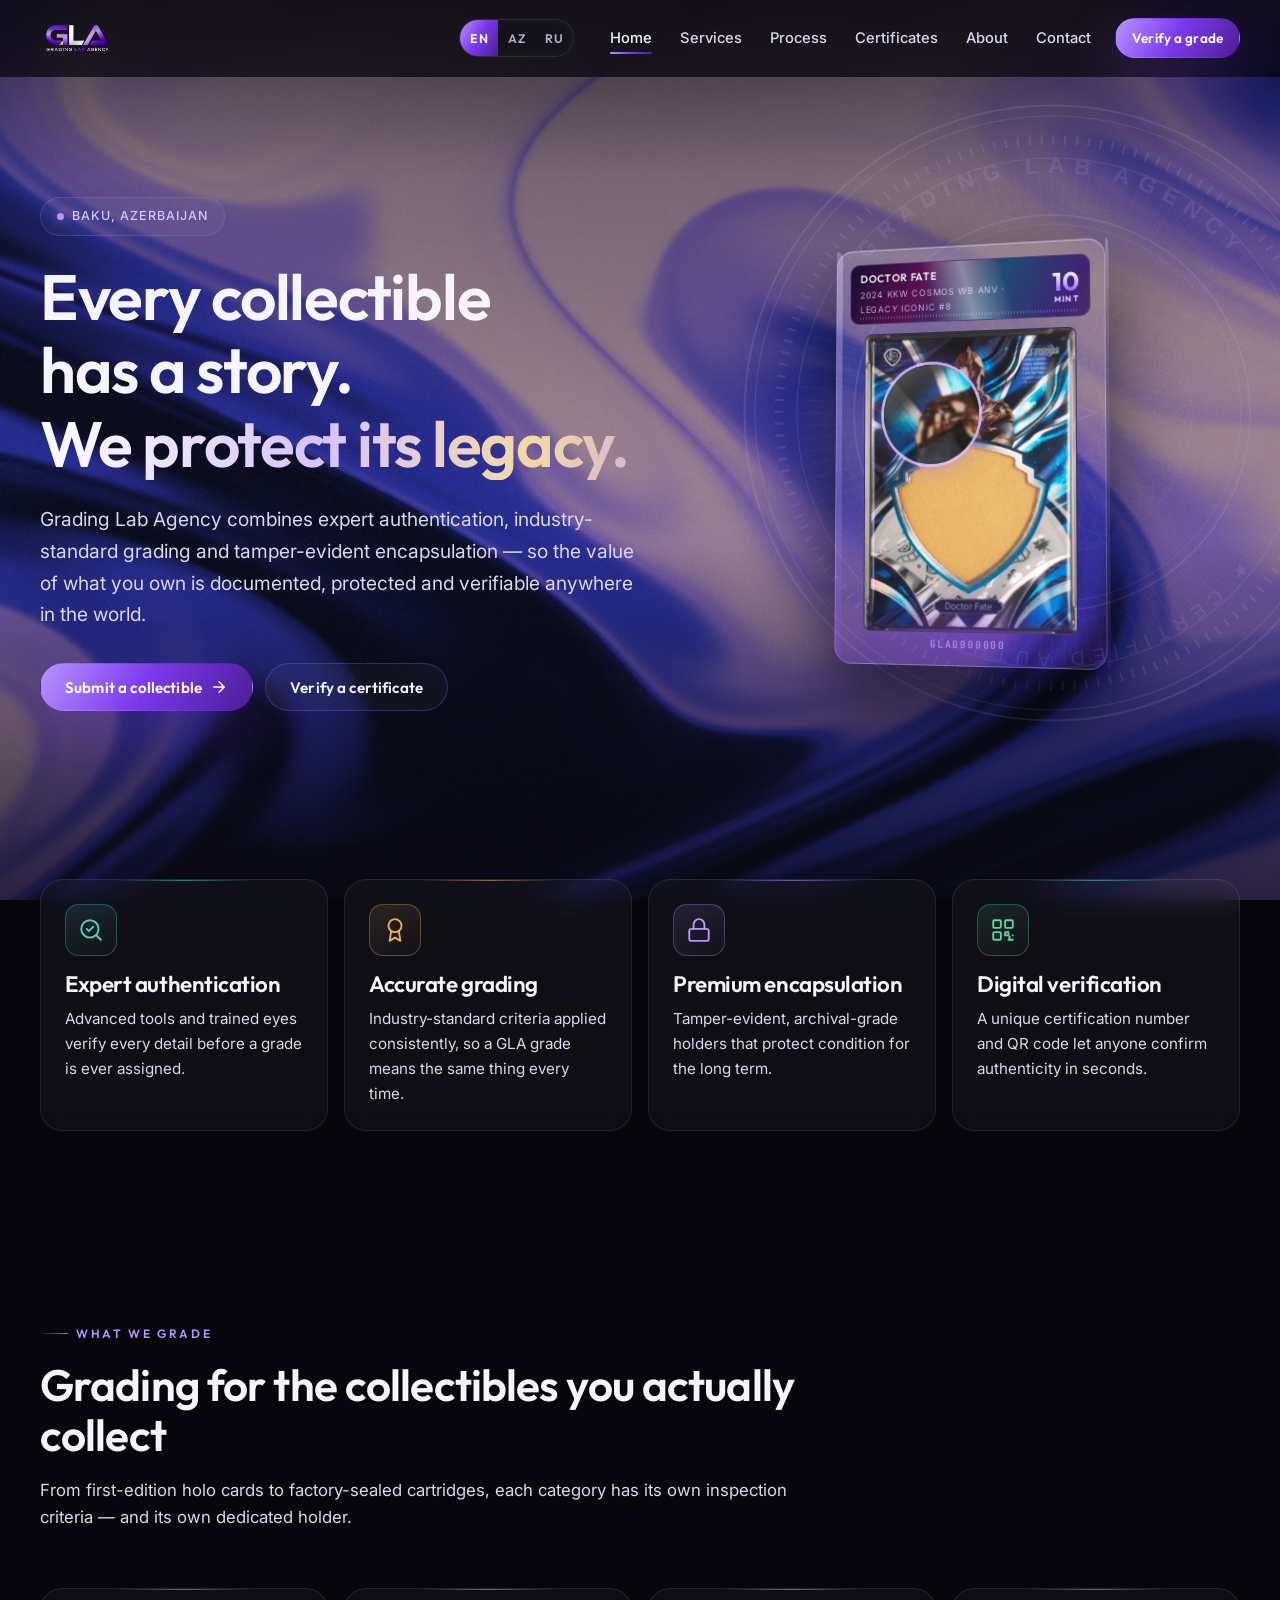
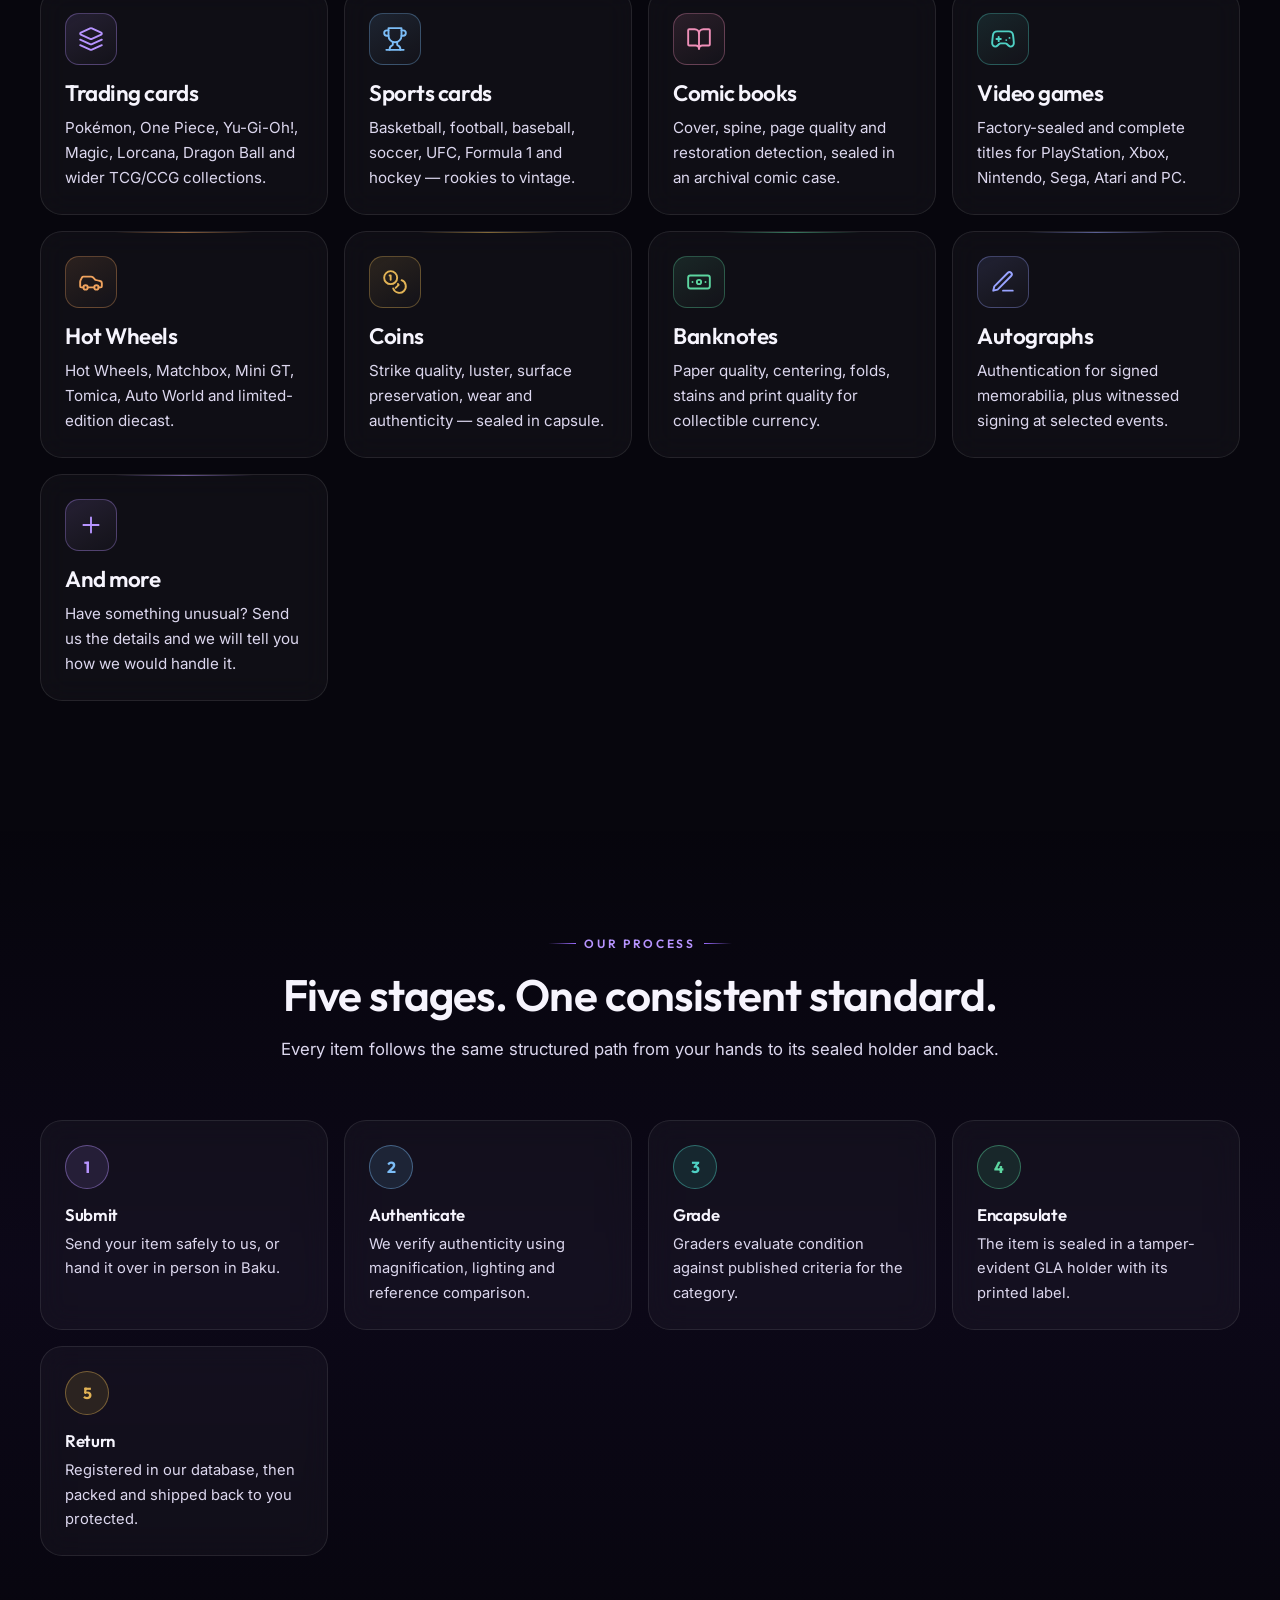
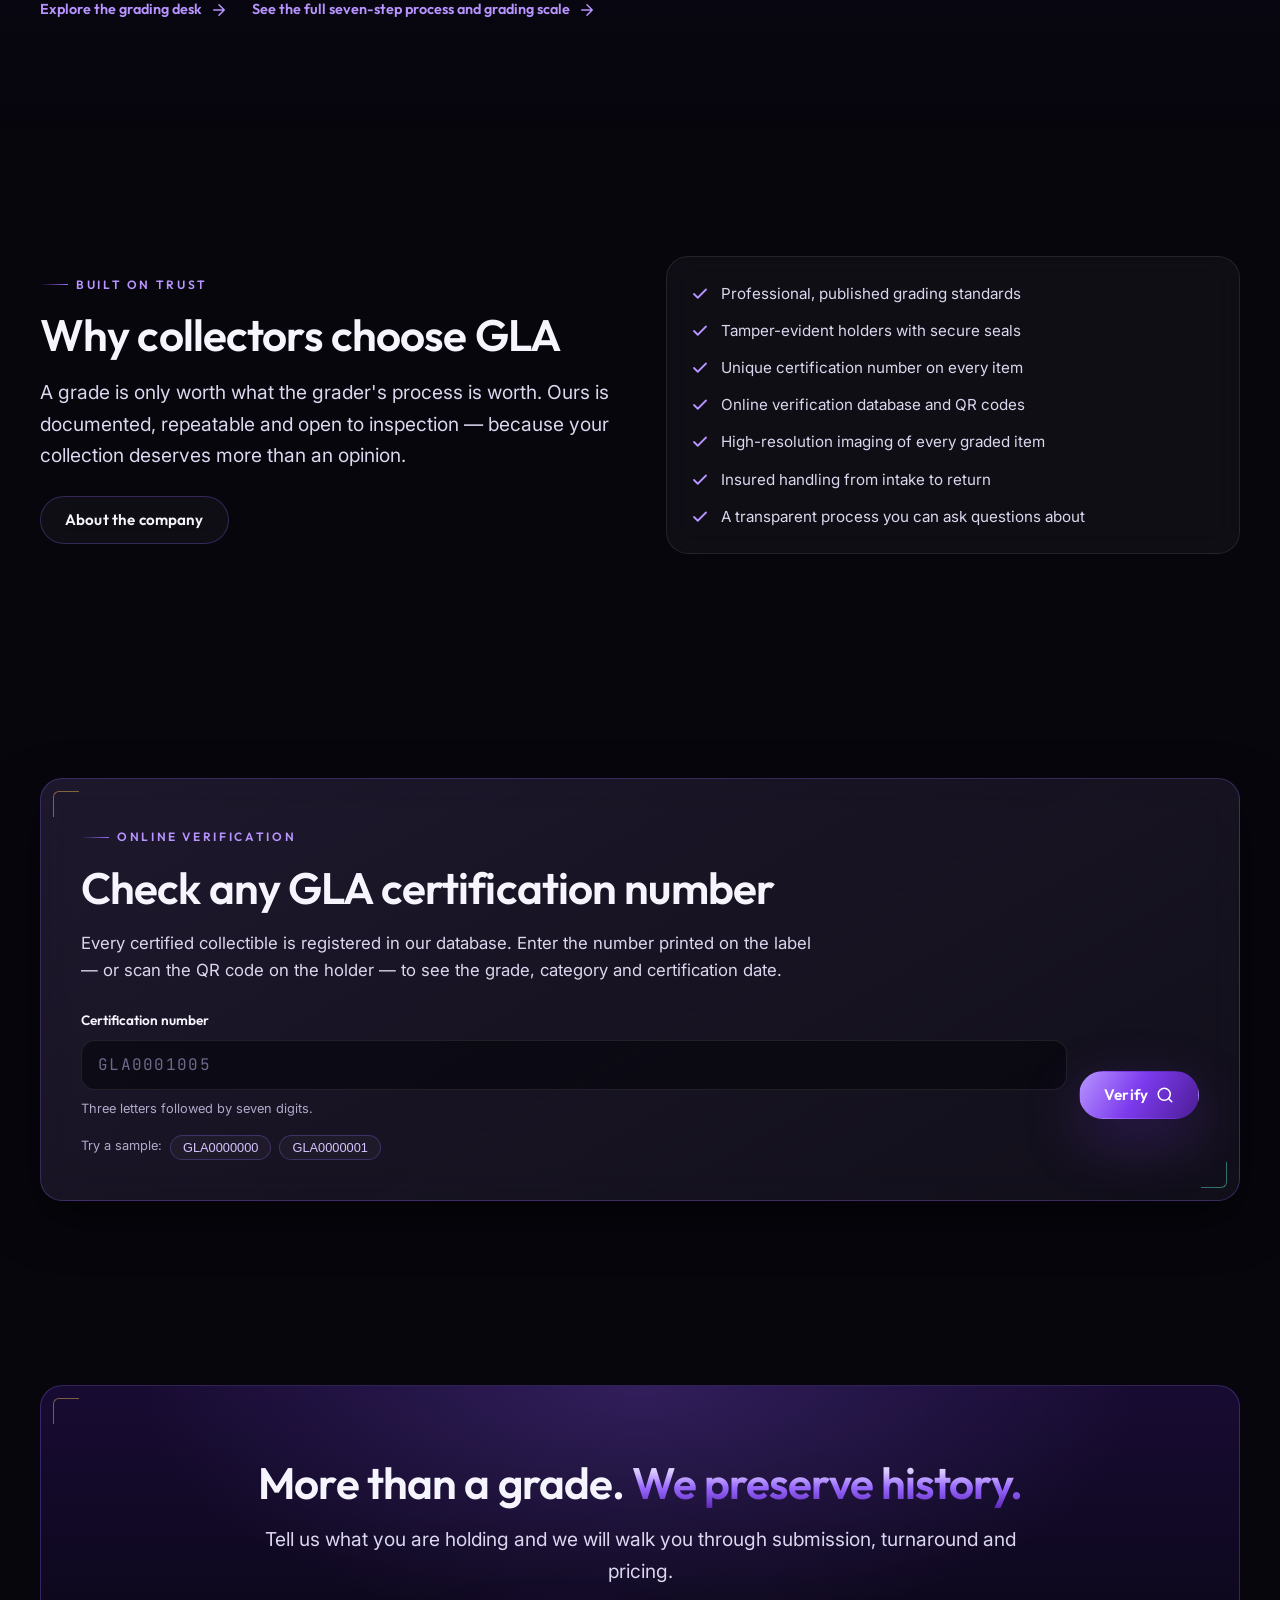
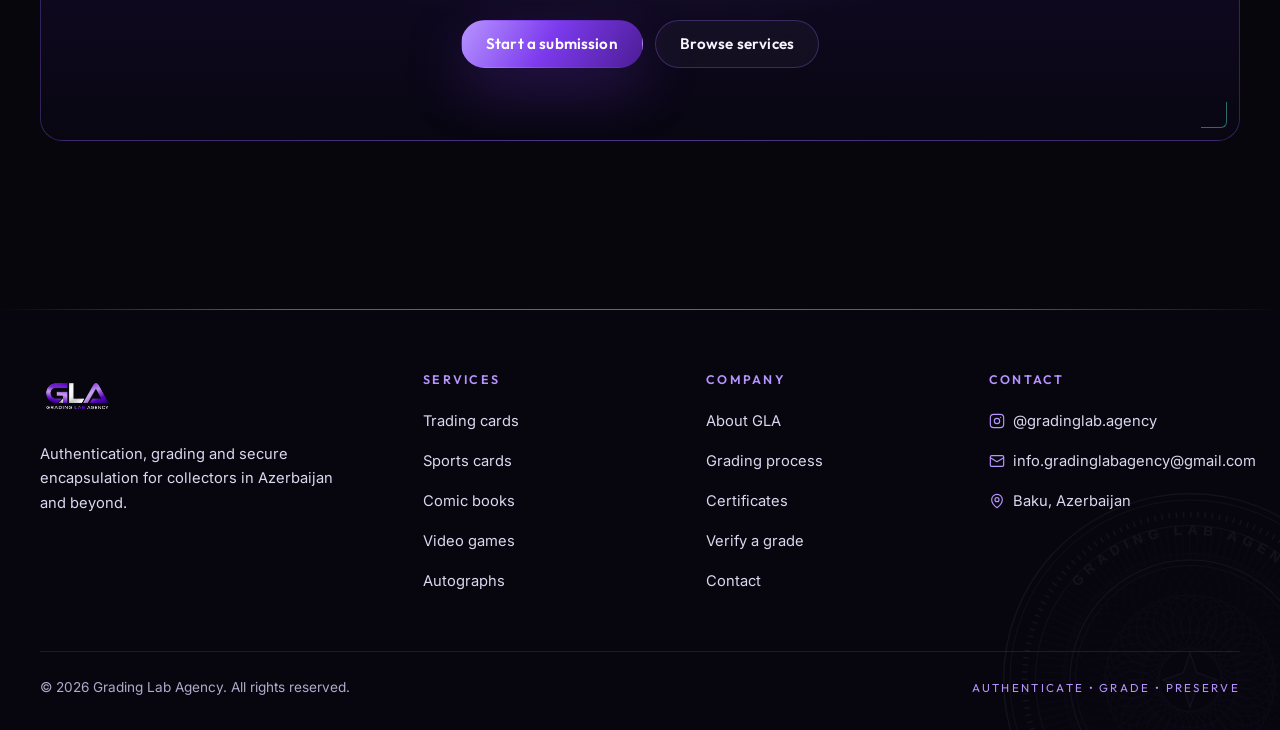
==== commit f93bacca: "Show only GLA0000000 and GLA0000001 as verify sample buttons (home + verify) Co-Authored-By: Claude " ====
--- a/index.html
+++ b/index.html
@@ -460,7 +460,7 @@
         <div class="tags" style="margin-top: var(--sp-4)">
           <span class="field__hint" style="margin:0">Try a sample:</span>
           <button class="tag tag--brand" type="button" data-cert-sample="GLA0000000">GLA0000000</button>
-          <button class="tag tag--brand" type="button" data-cert-sample="GLA0001007">GLA0001007</button>
+          <button class="tag tag--brand" type="button" data-cert-sample="GLA0000001">GLA0000001</button>
         </div>
 
         <div class="verify-result" id="verify-result" aria-live="polite"></div>
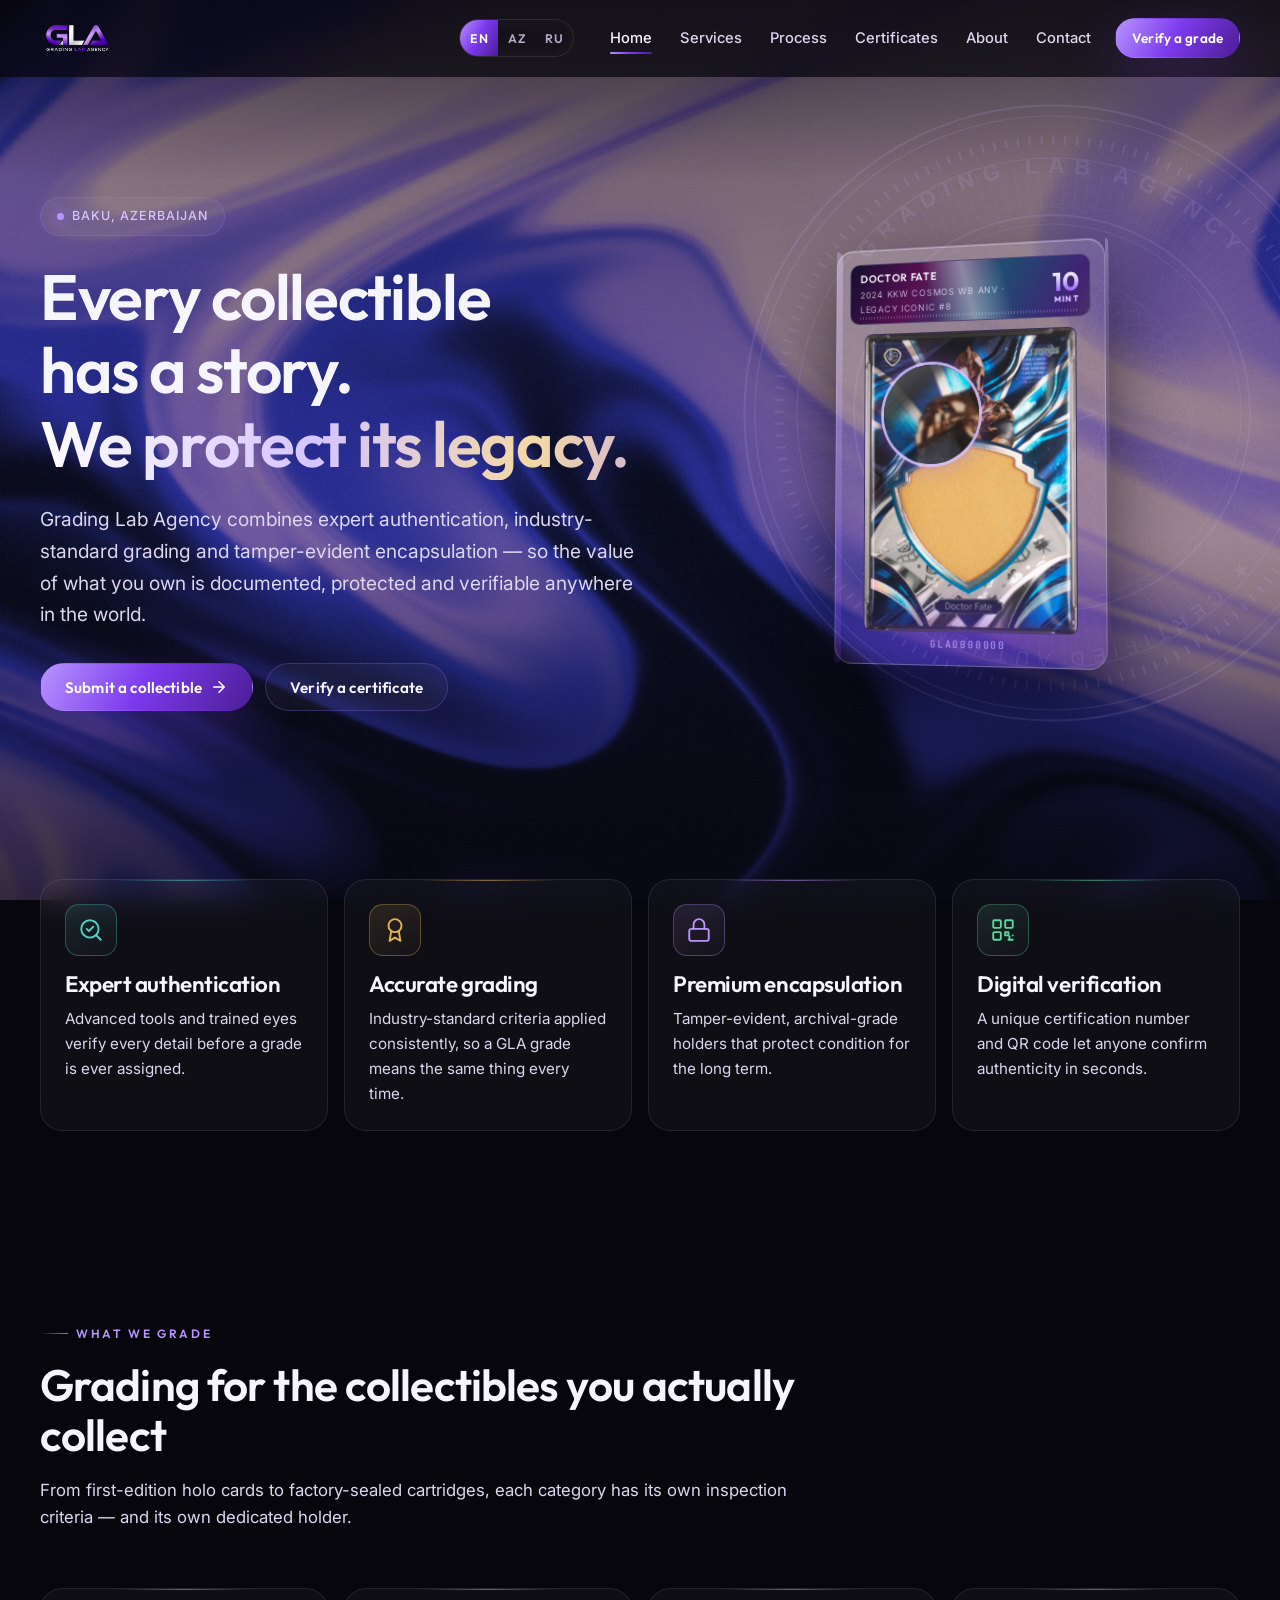
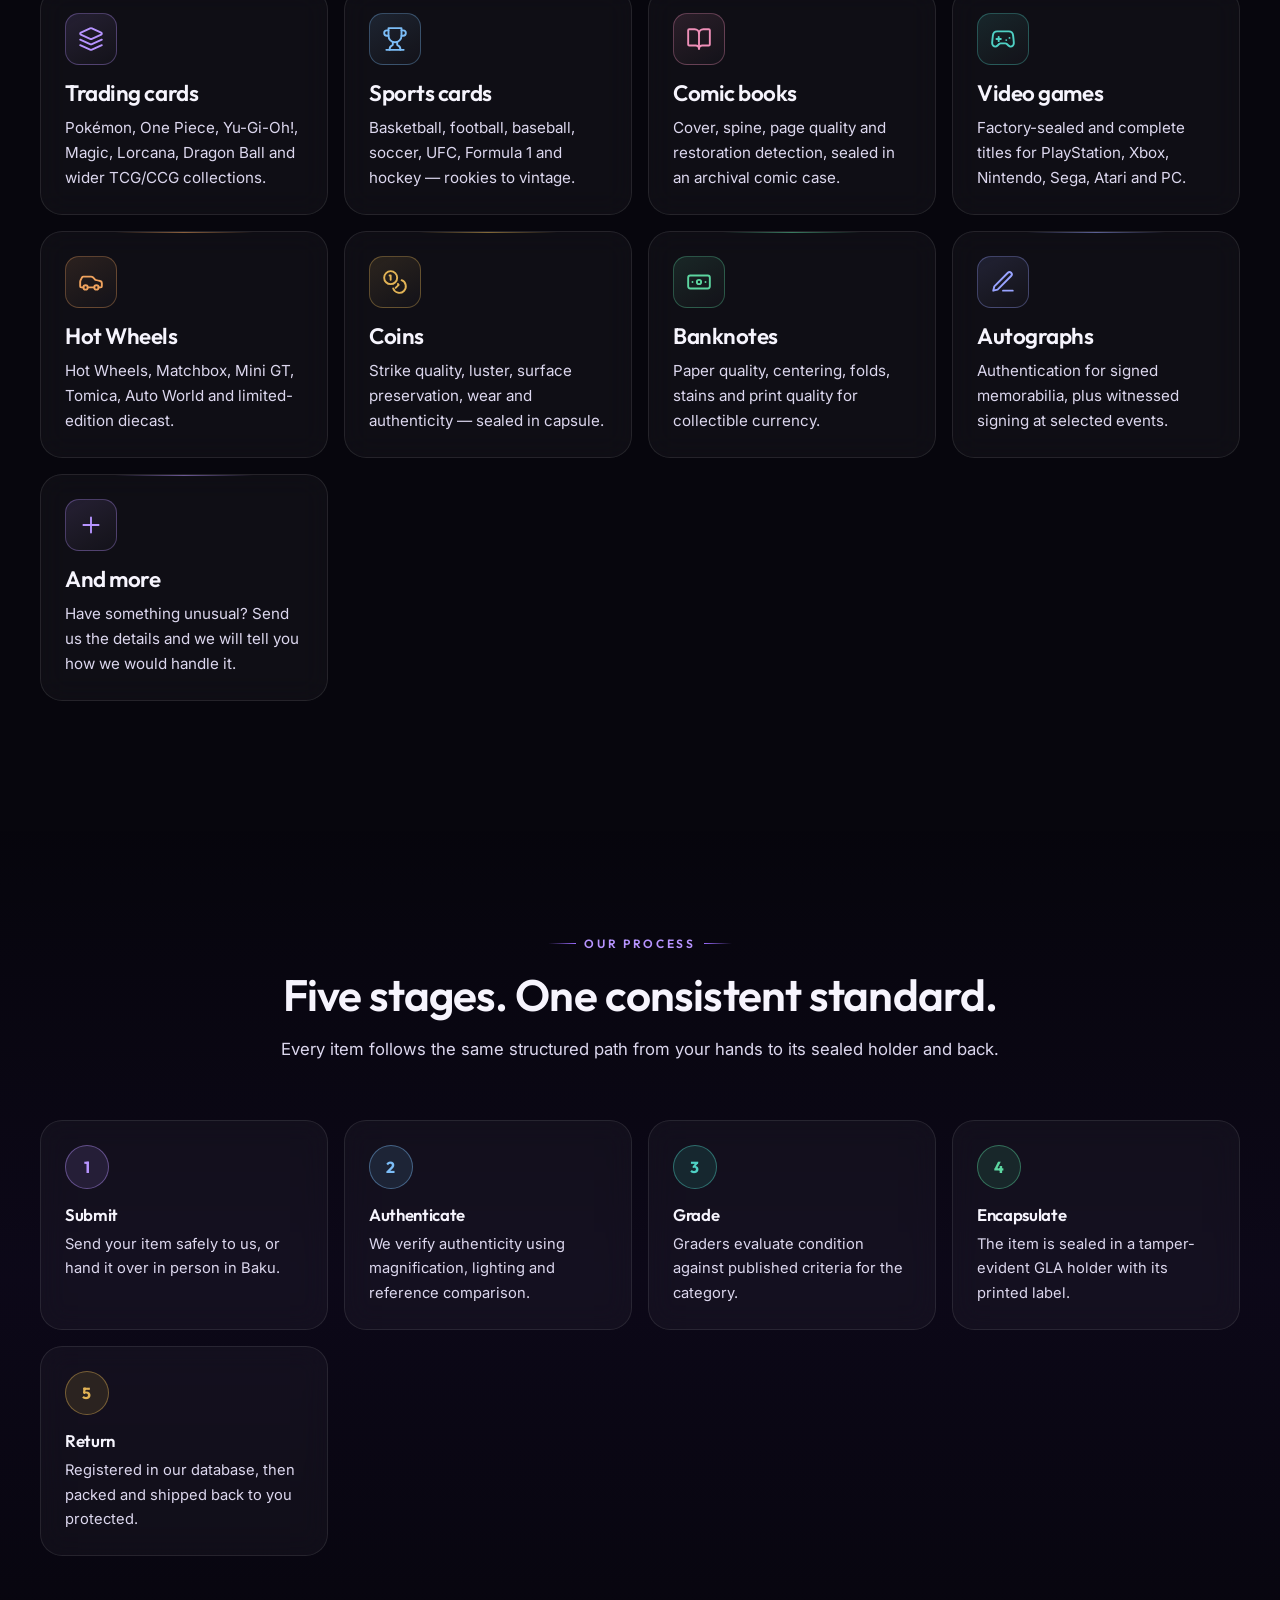
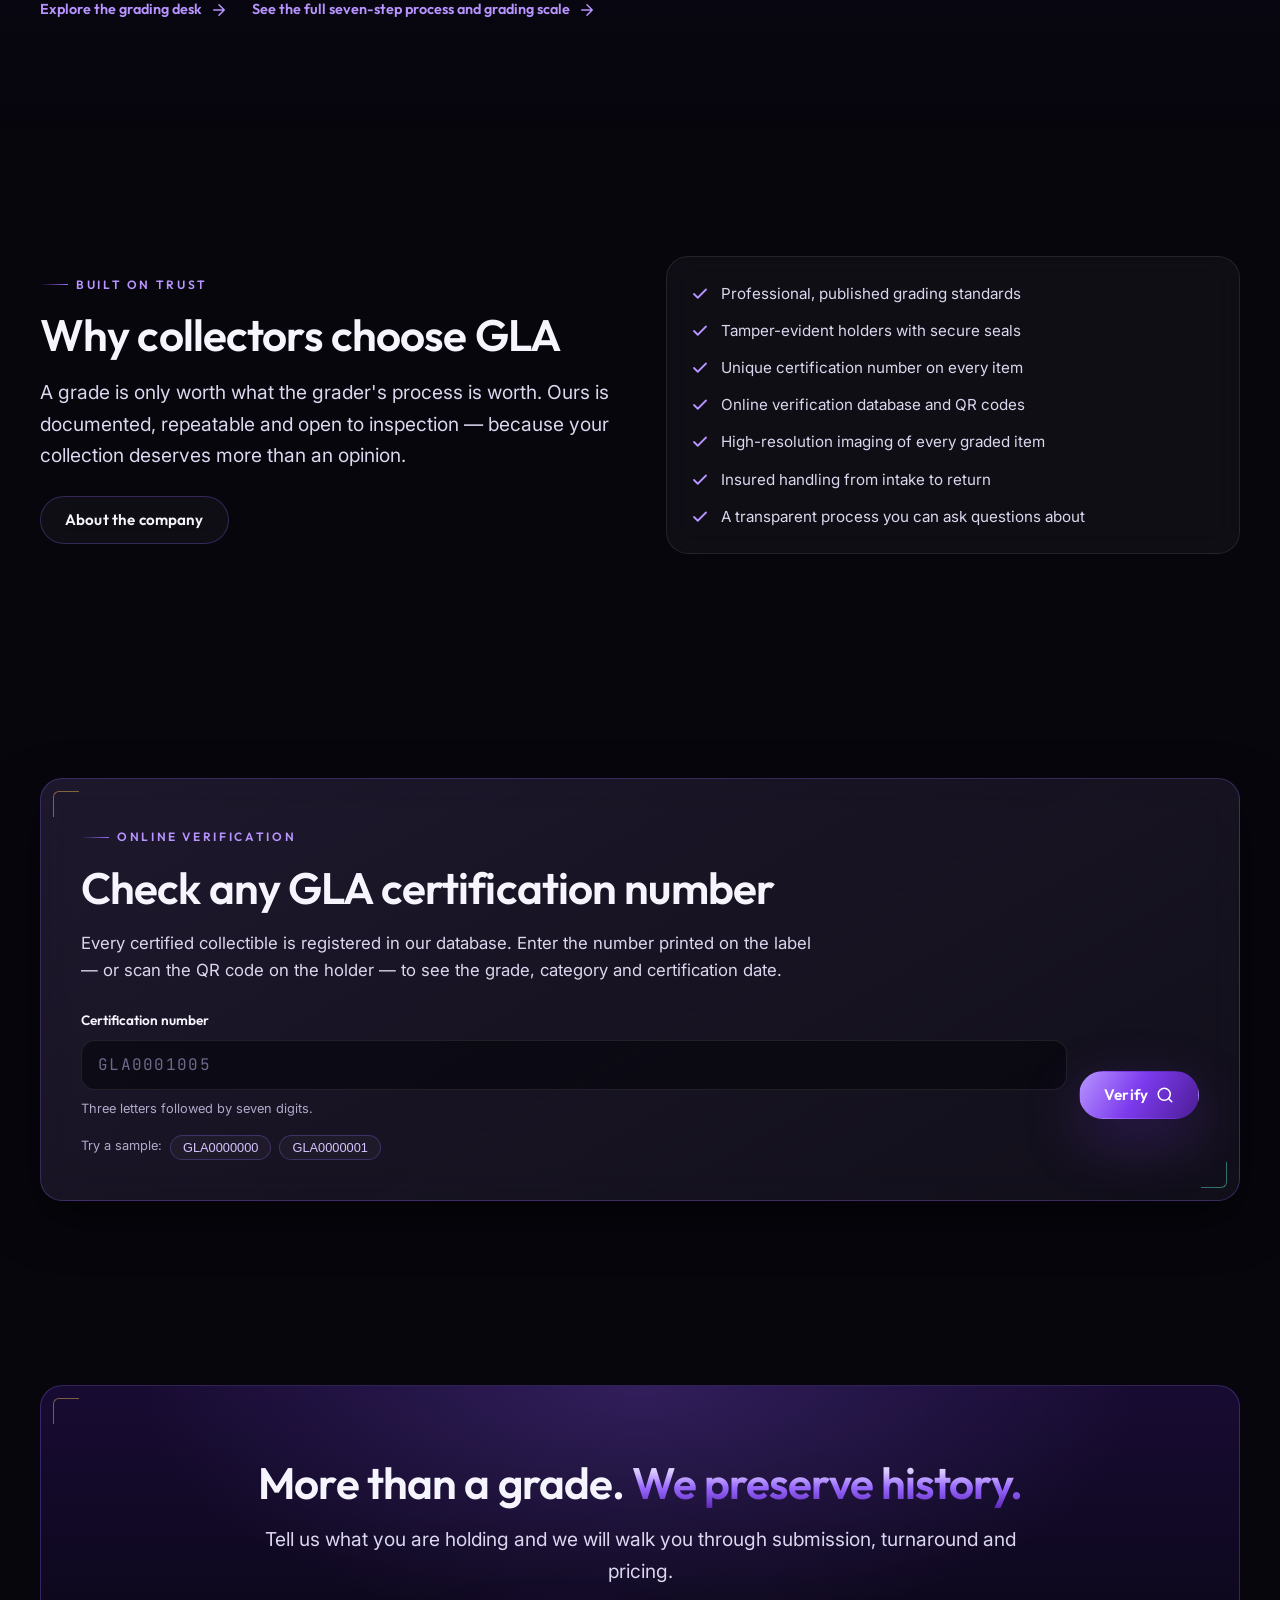
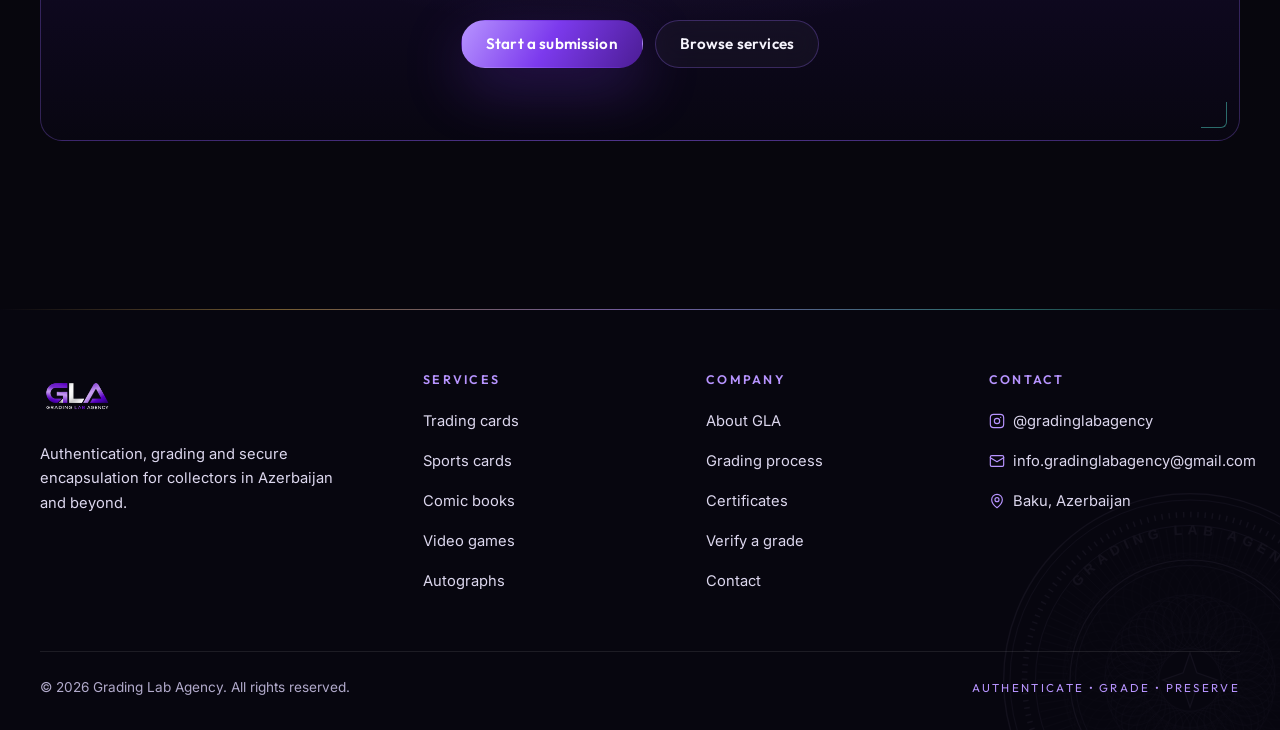
==== commit a156b0a5: "Update Instagram to the real handle (gradinglabagency) across all pages Co-Authored-By: Claude Opus " ====
--- a/index.html
+++ b/index.html
@@ -519,9 +519,9 @@
       <div class="footer__col">
         <h4>Contact</h4>
         <ul>
-          <li><a href="https://www.instagram.com/gradinglab.agency" target="_blank" rel="noopener noreferrer">
+          <li><a href="https://www.instagram.com/gradinglabagency" target="_blank" rel="noopener noreferrer">
             <svg viewBox="0 0 24 24" fill="none" stroke="currentColor" stroke-width="1.75" stroke-linecap="round" stroke-linejoin="round" aria-hidden="true"><rect x="2" y="2" width="20" height="20" rx="5"/><circle cx="12" cy="12" r="4"/><path d="M17.5 6.5h.01"/></svg>
-            @gradinglab.agency</a></li>
+            @gradinglabagency</a></li>
           <li><a href="mailto:info.gradinglabagency@gmail.com">
             <svg viewBox="0 0 24 24" fill="none" stroke="currentColor" stroke-width="1.75" stroke-linecap="round" stroke-linejoin="round" aria-hidden="true"><rect x="2" y="4" width="20" height="16" rx="2"/><path d="m2 7 10 6 10-6"/></svg>
             info.gradinglabagency@gmail.com</a></li>
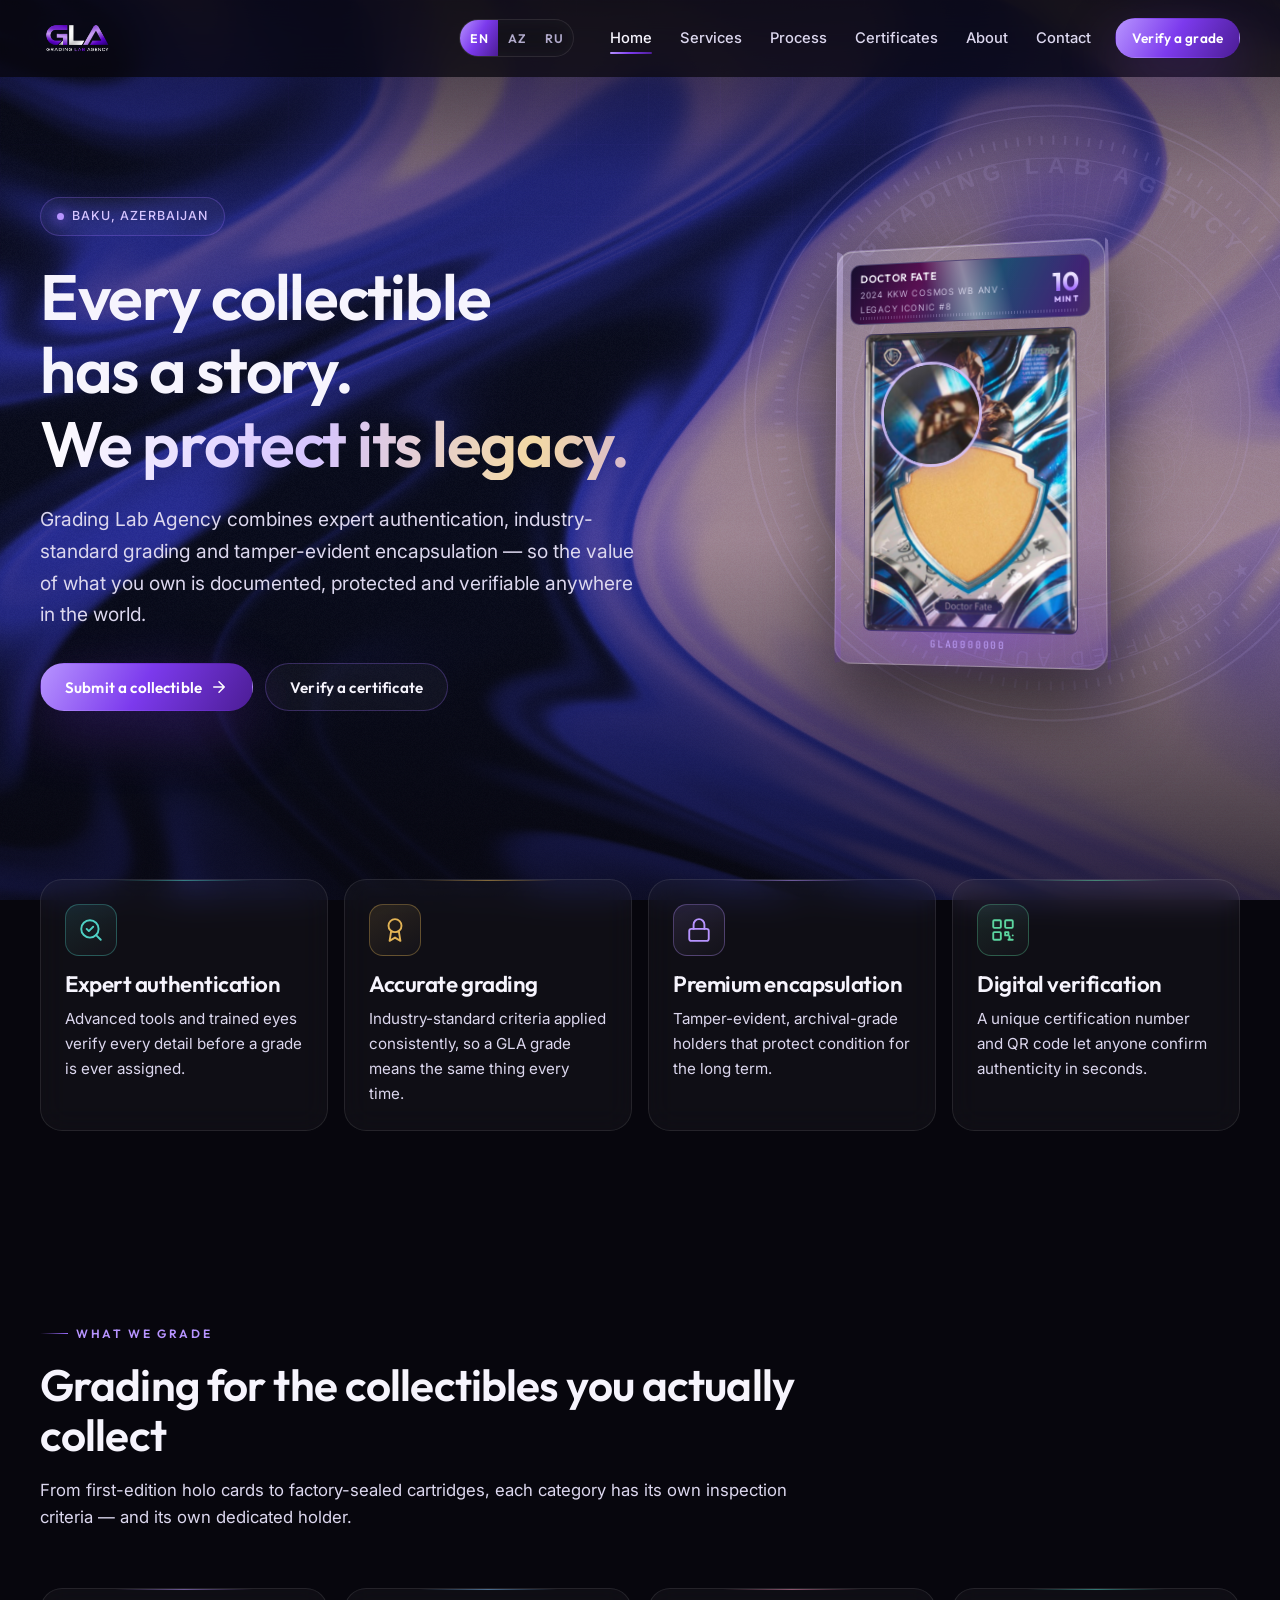
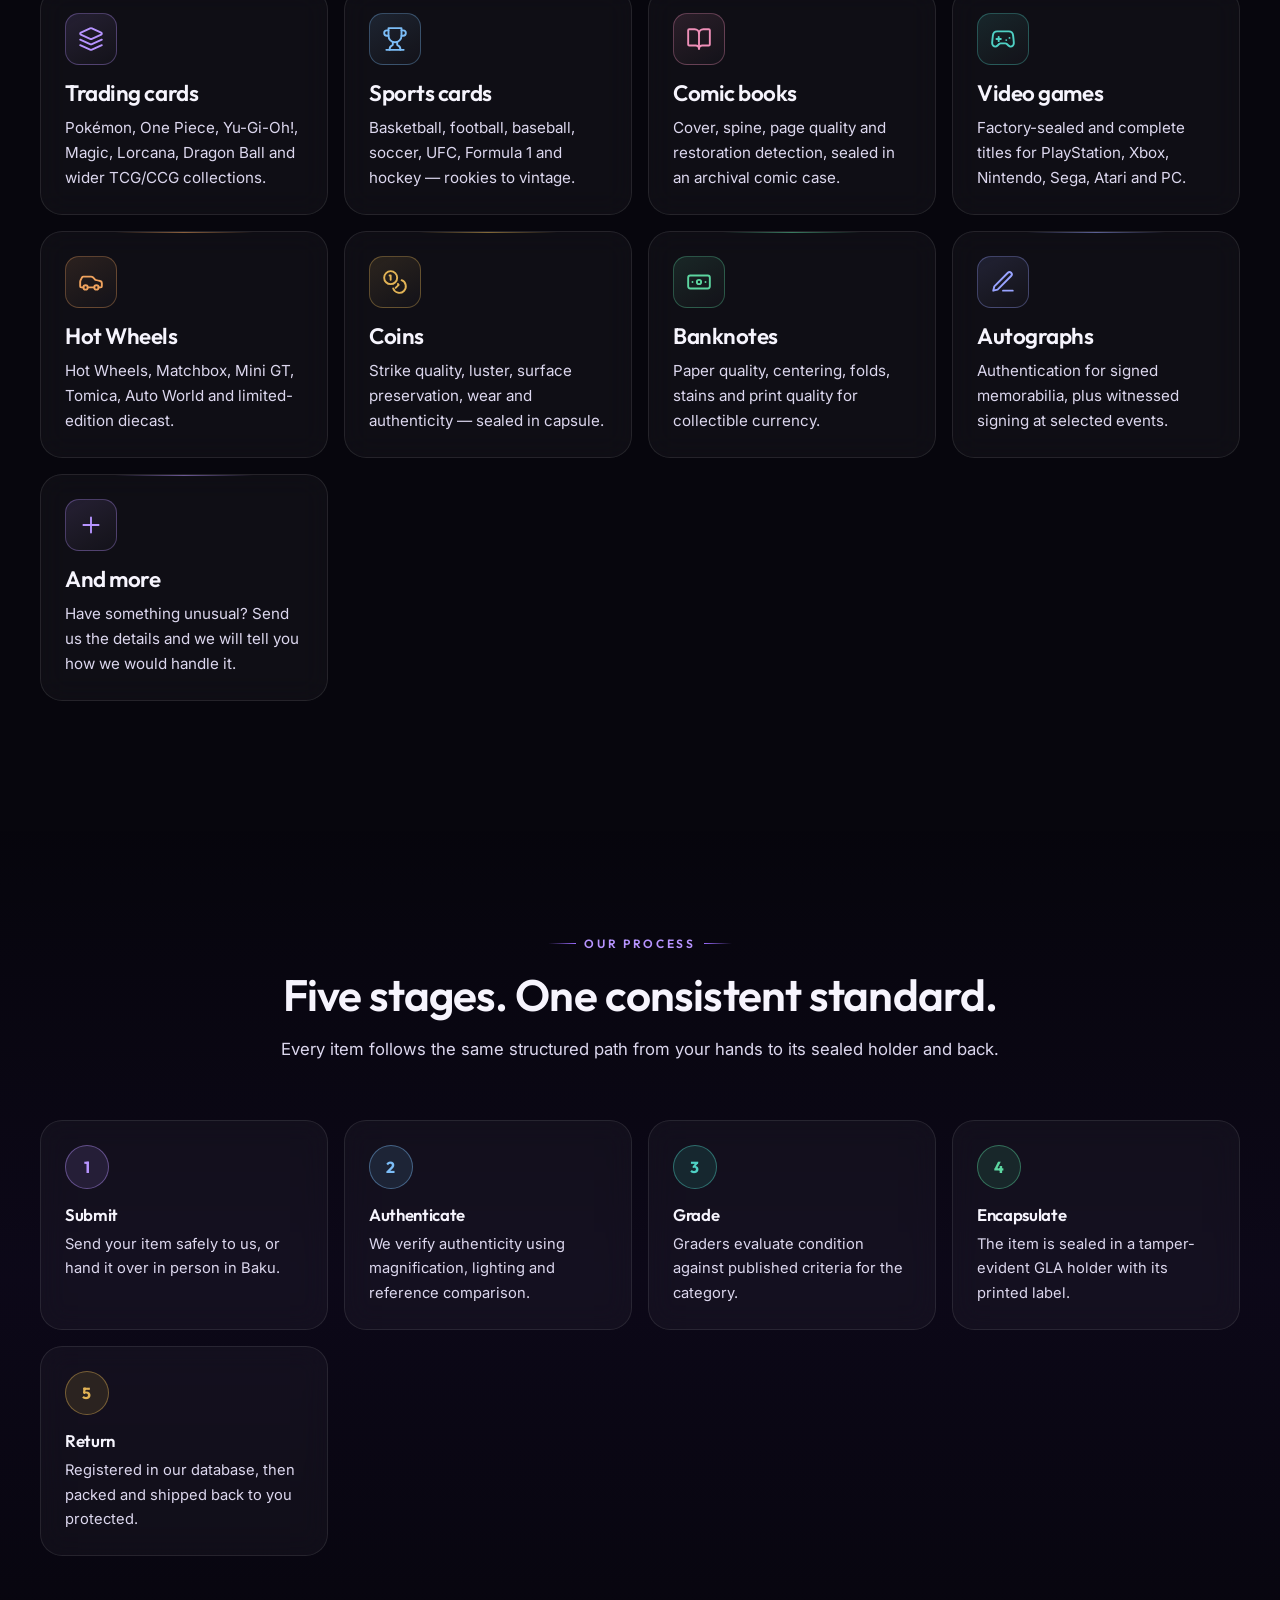
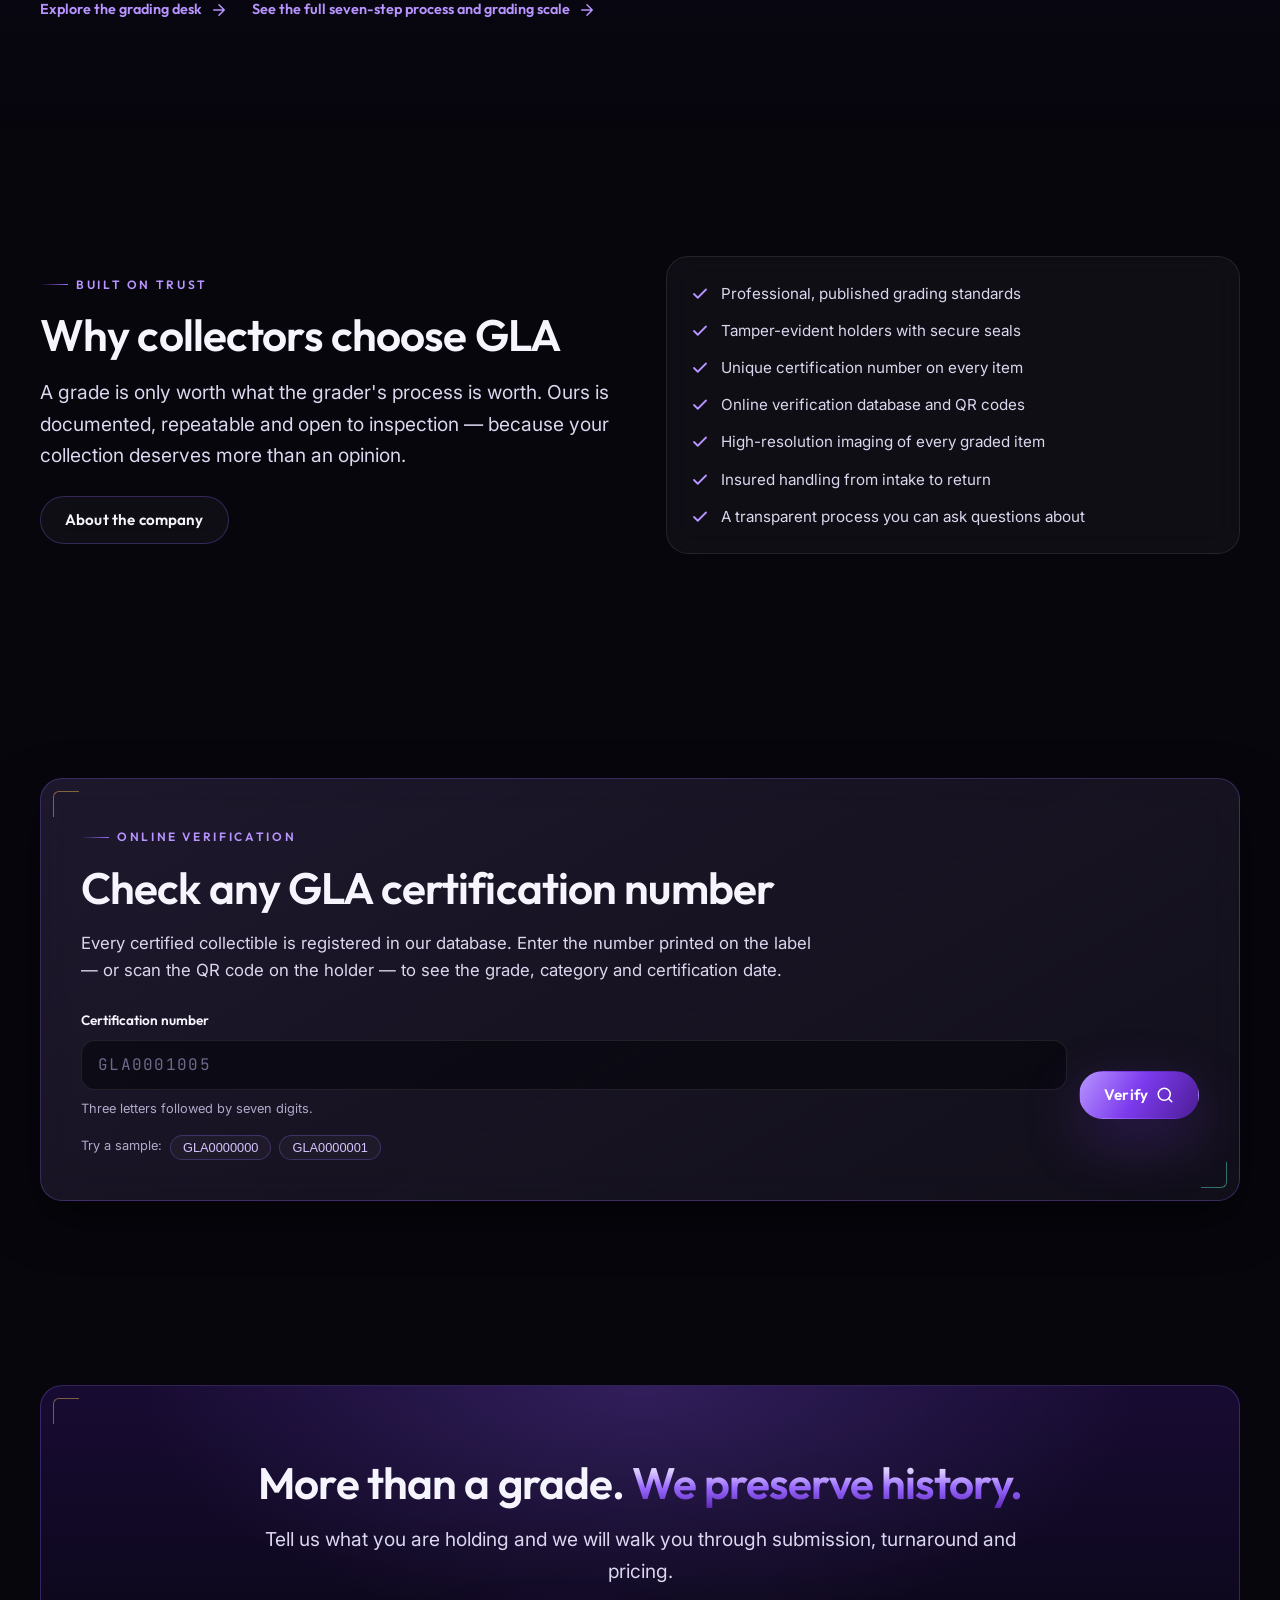
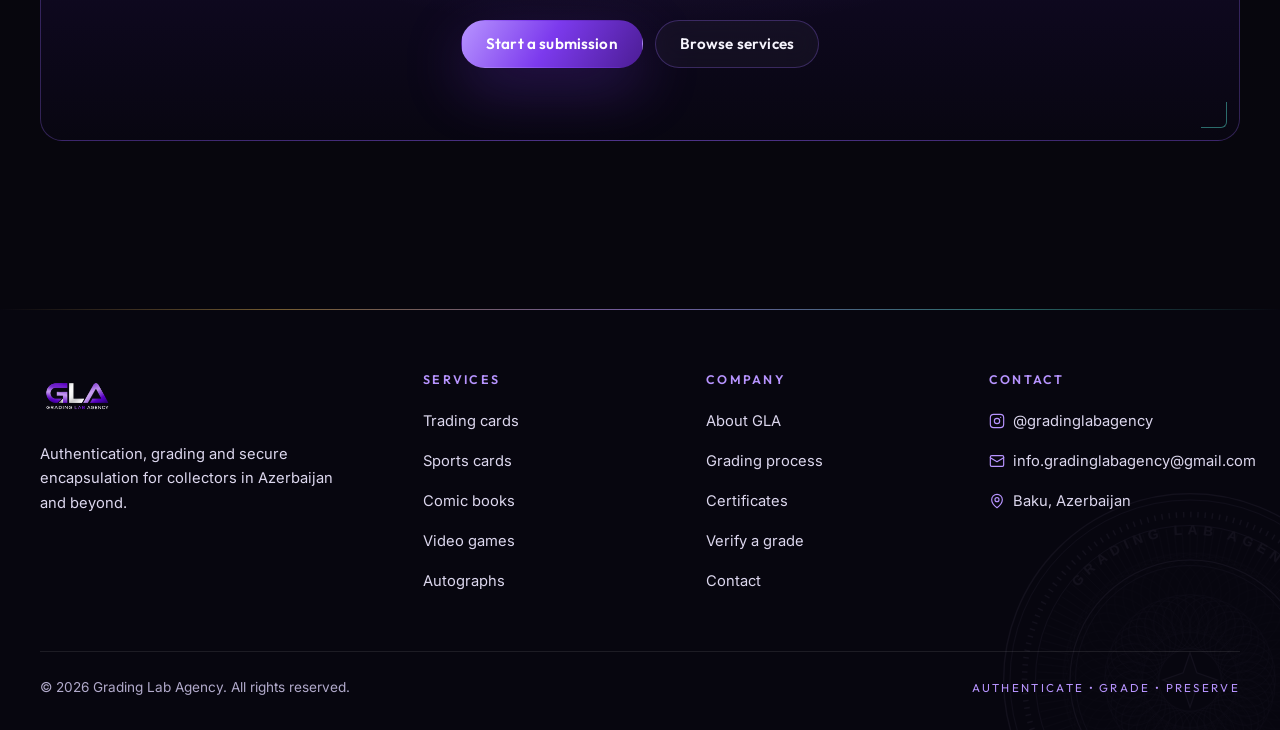
==== commit cbf54139: "Contact form: send submissions via Web3Forms (real email) when key set, mailto fallback Co-Authored-" ====
--- a/index.html
+++ b/index.html
@@ -541,7 +541,7 @@
 
 <script src="assets/js/silk-bg.js" defer></script>
 
-<script src="assets/js/config.js?v=6" defer></script>
+<script src="assets/js/config.js?v=7" defer></script>
 <script src="assets/js/main.js" defer></script>
 <script src="assets/js/counters.js" defer></script>
 <script src="assets/js/verify.js?v=3" defer></script>
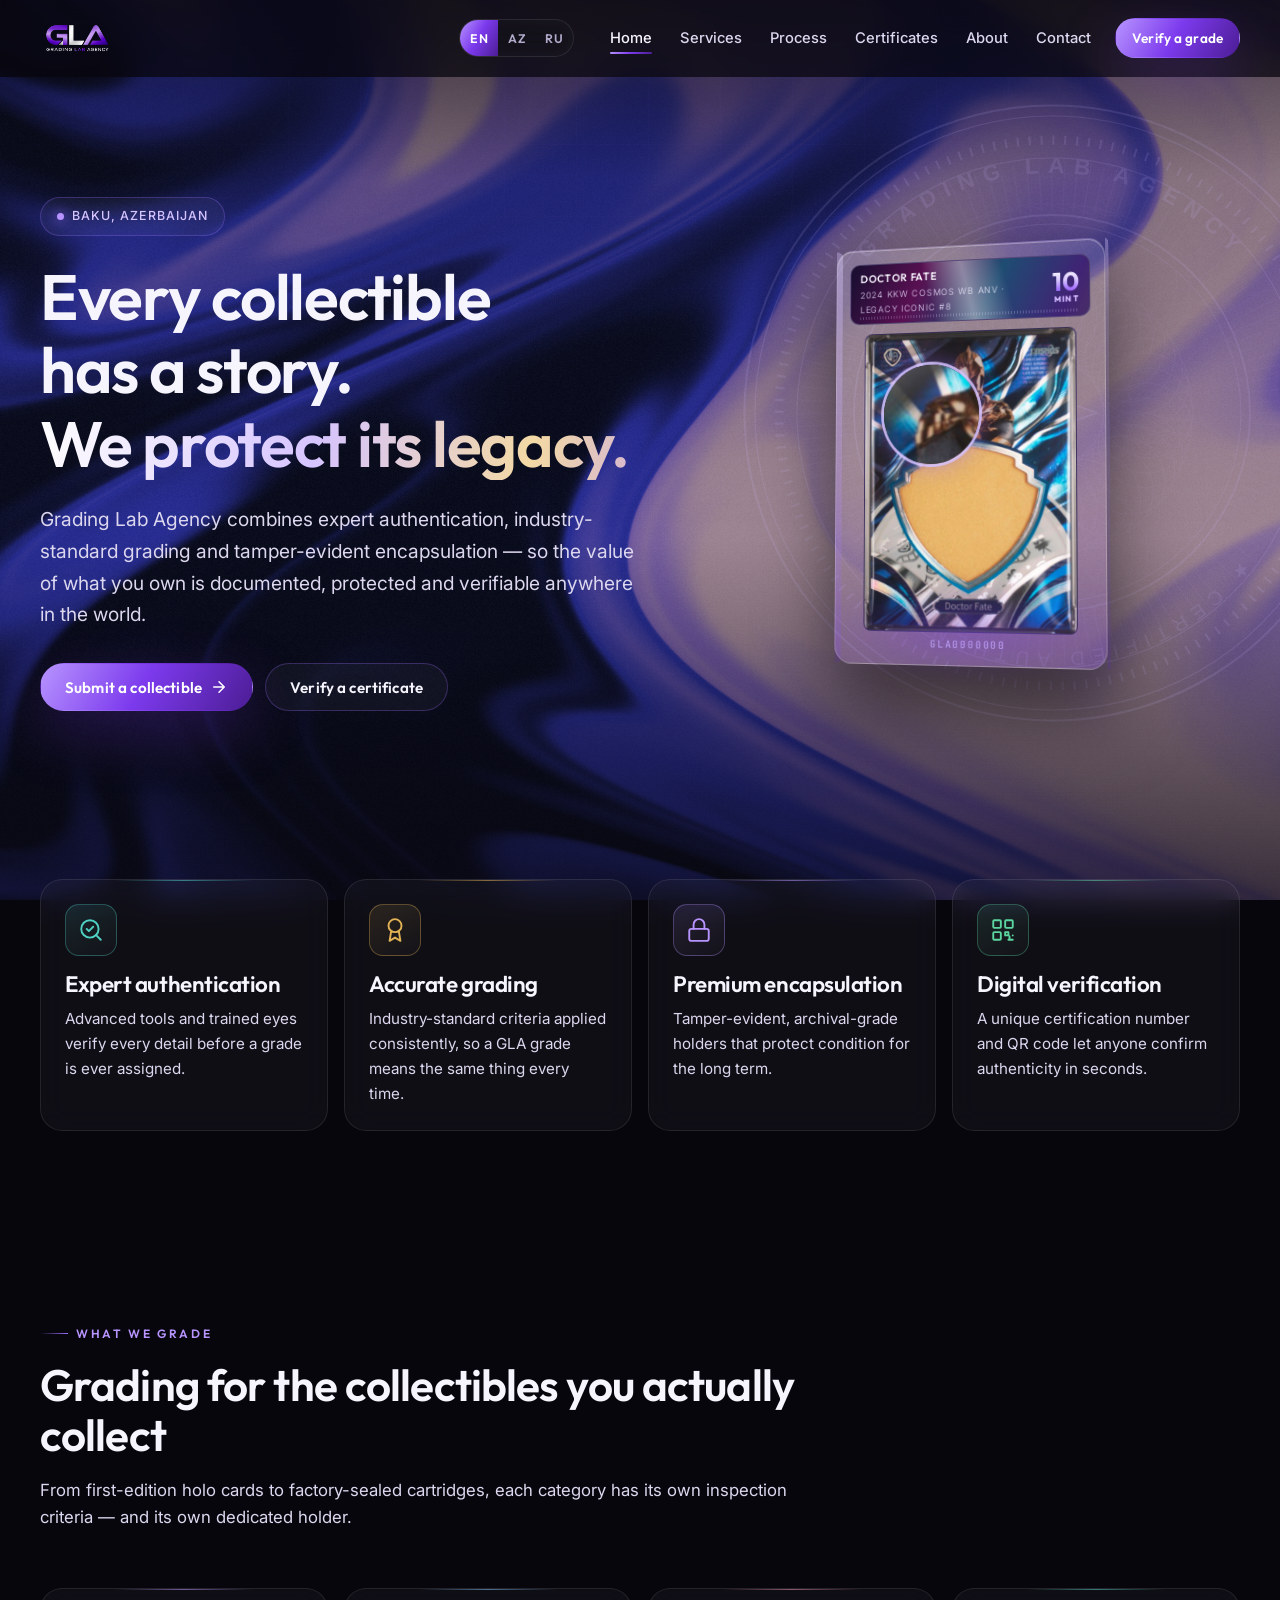
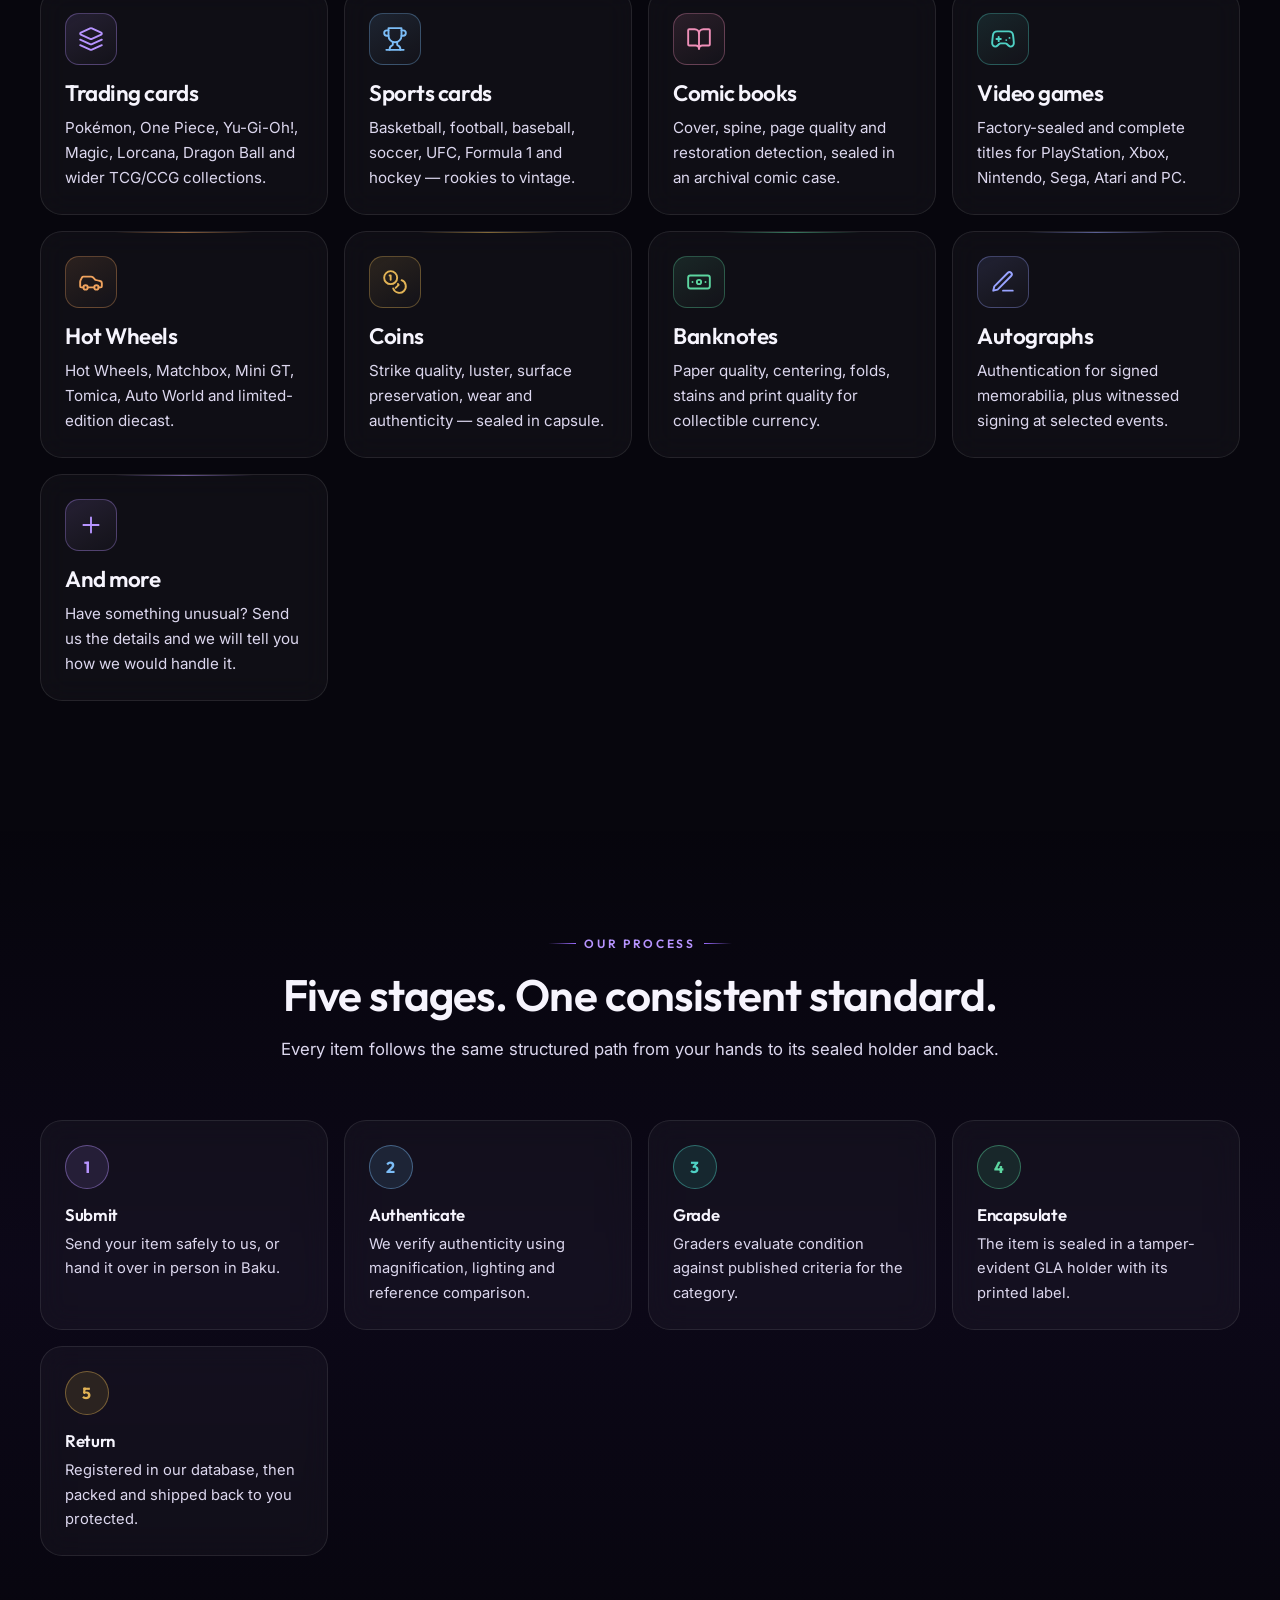
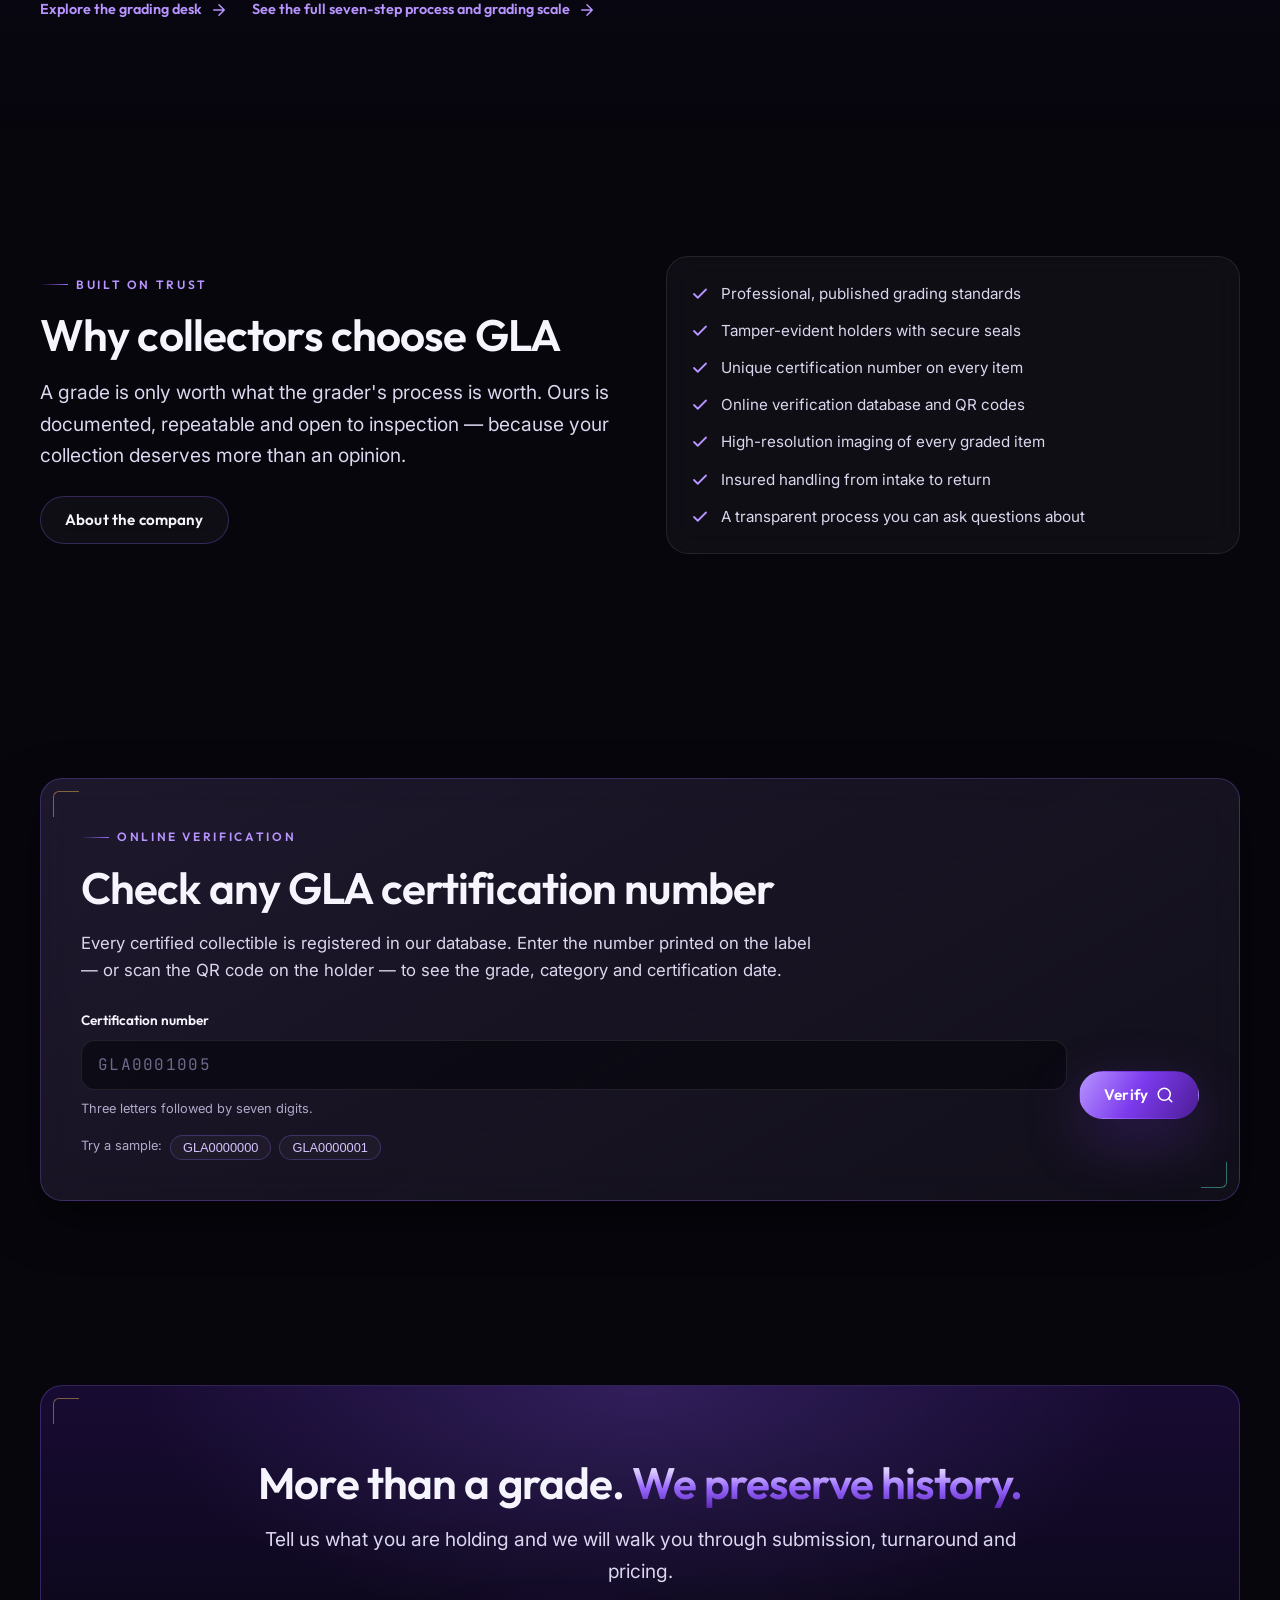
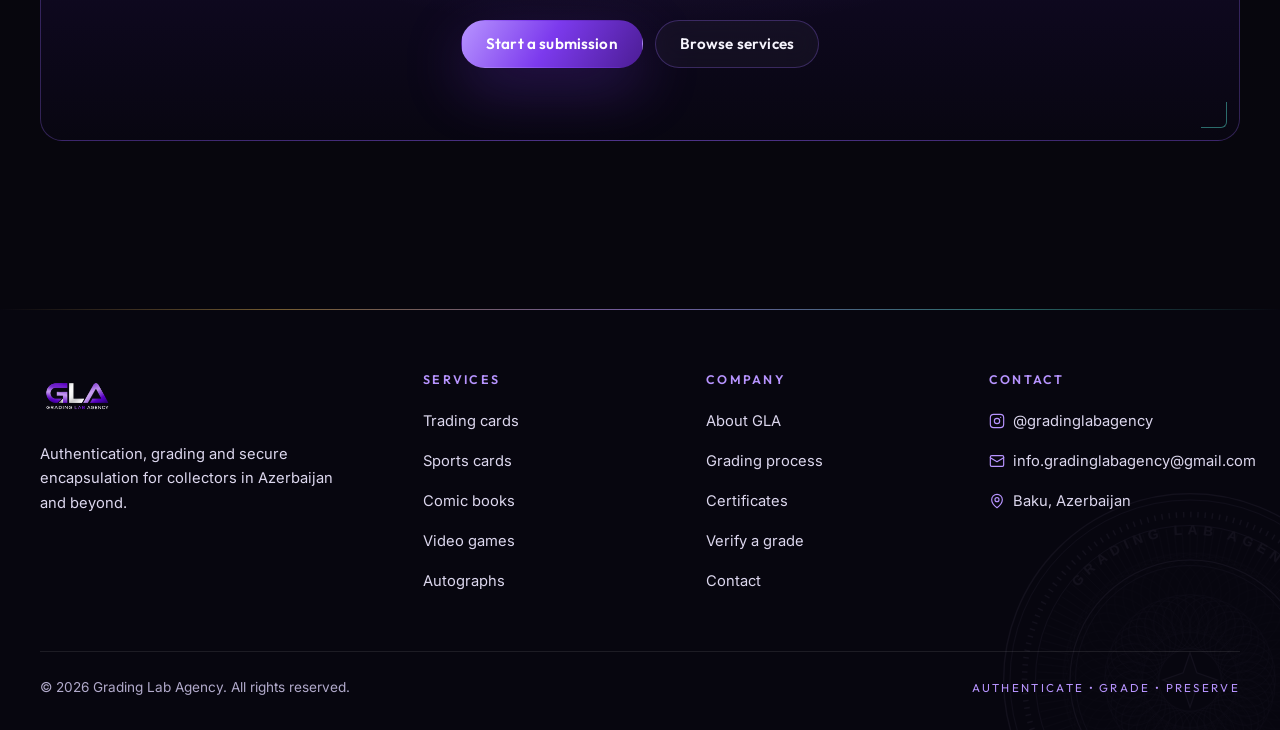
==== commit 28fca099: "Contact form: send enquiries via FormSubmit (free, unlimited email), mailto fallback Co-Authored-By:" ====
--- a/index.html
+++ b/index.html
@@ -541,7 +541,7 @@
 
 <script src="assets/js/silk-bg.js" defer></script>
 
-<script src="assets/js/config.js?v=7" defer></script>
+<script src="assets/js/config.js?v=8" defer></script>
 <script src="assets/js/main.js" defer></script>
 <script src="assets/js/counters.js" defer></script>
 <script src="assets/js/verify.js?v=3" defer></script>
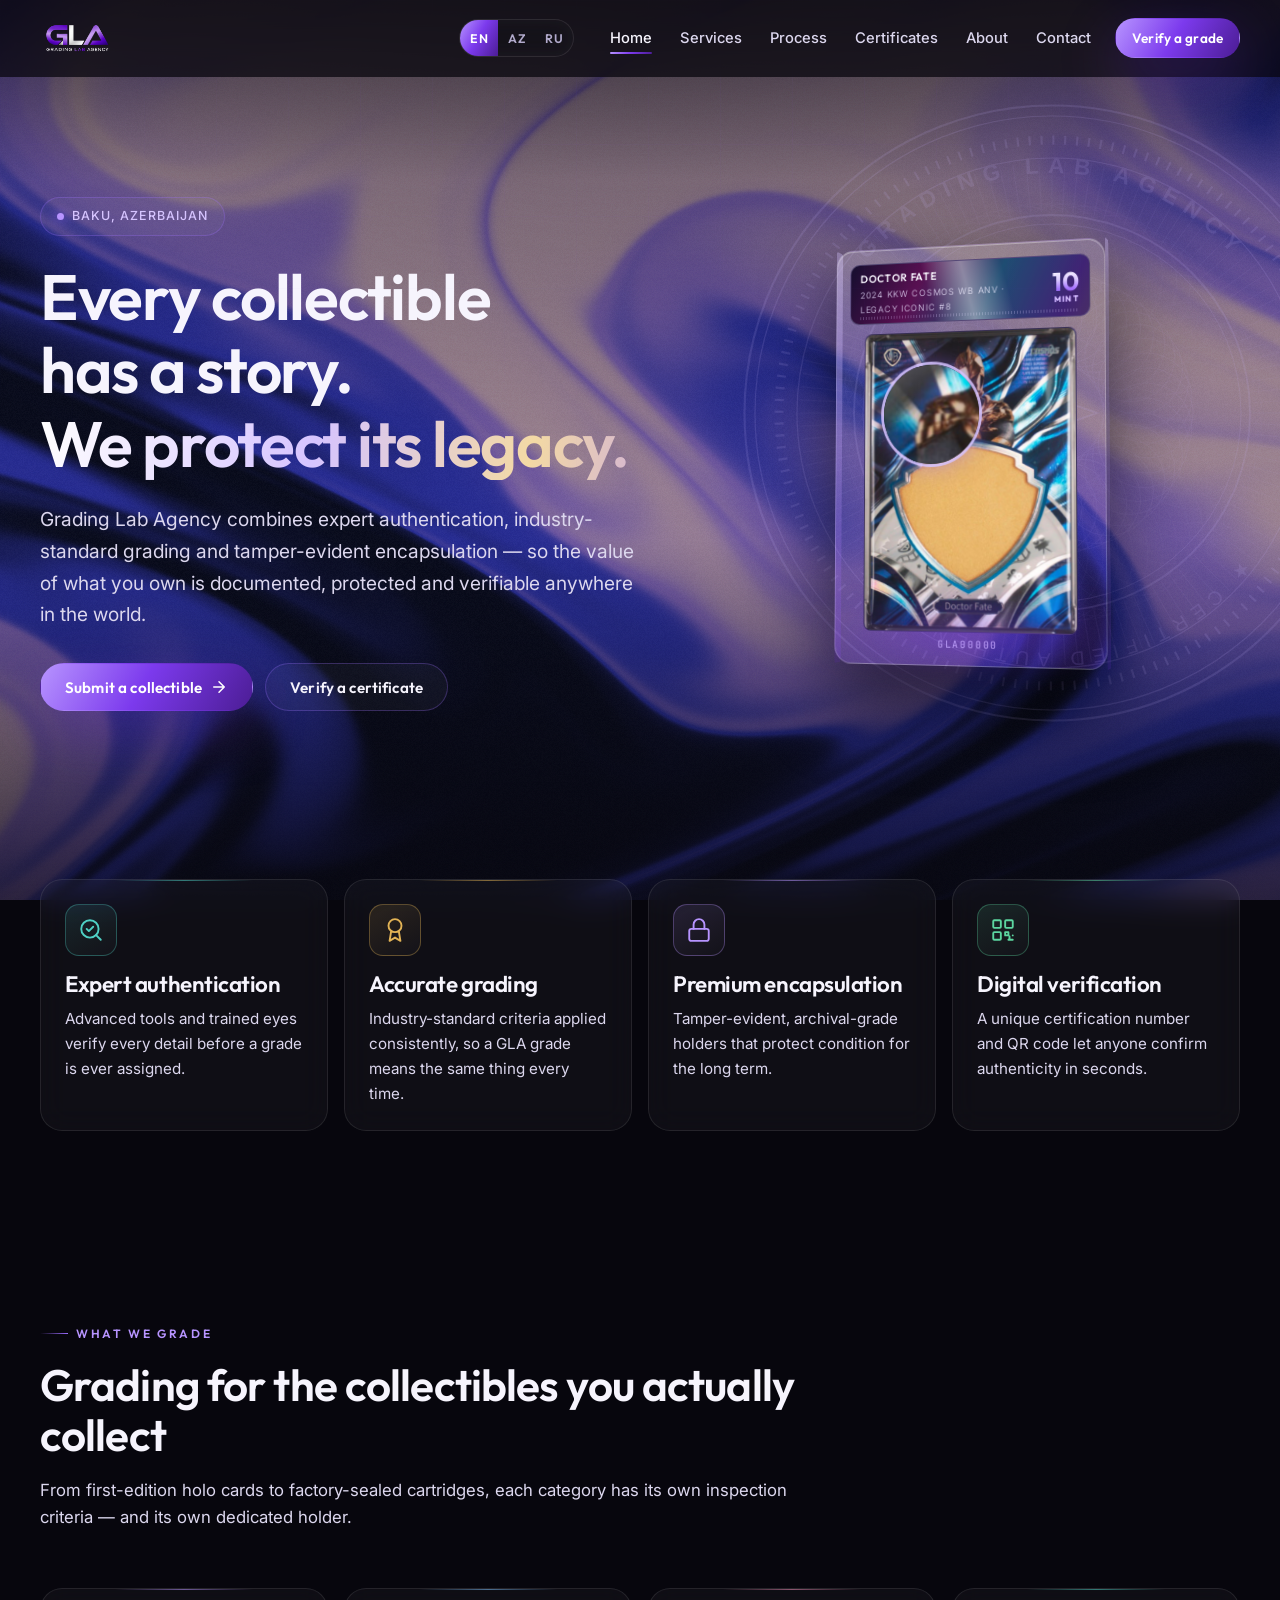
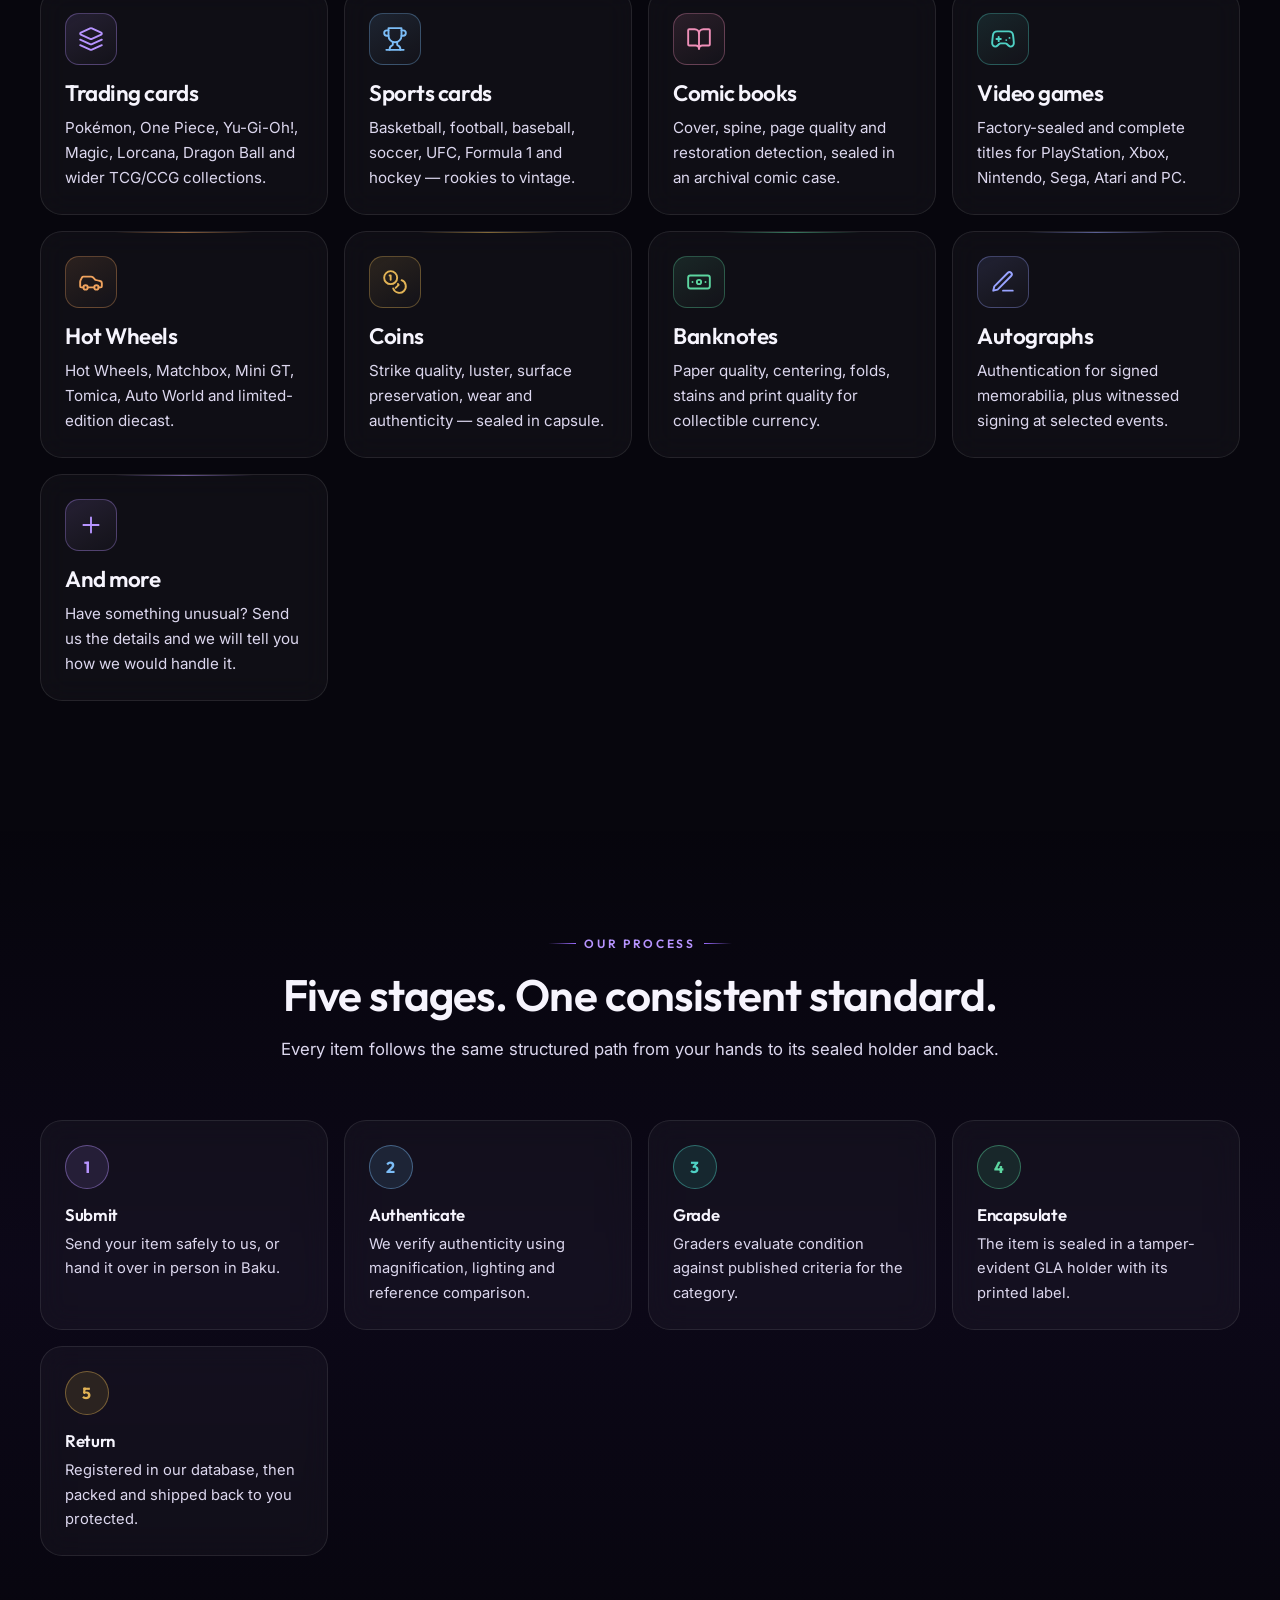
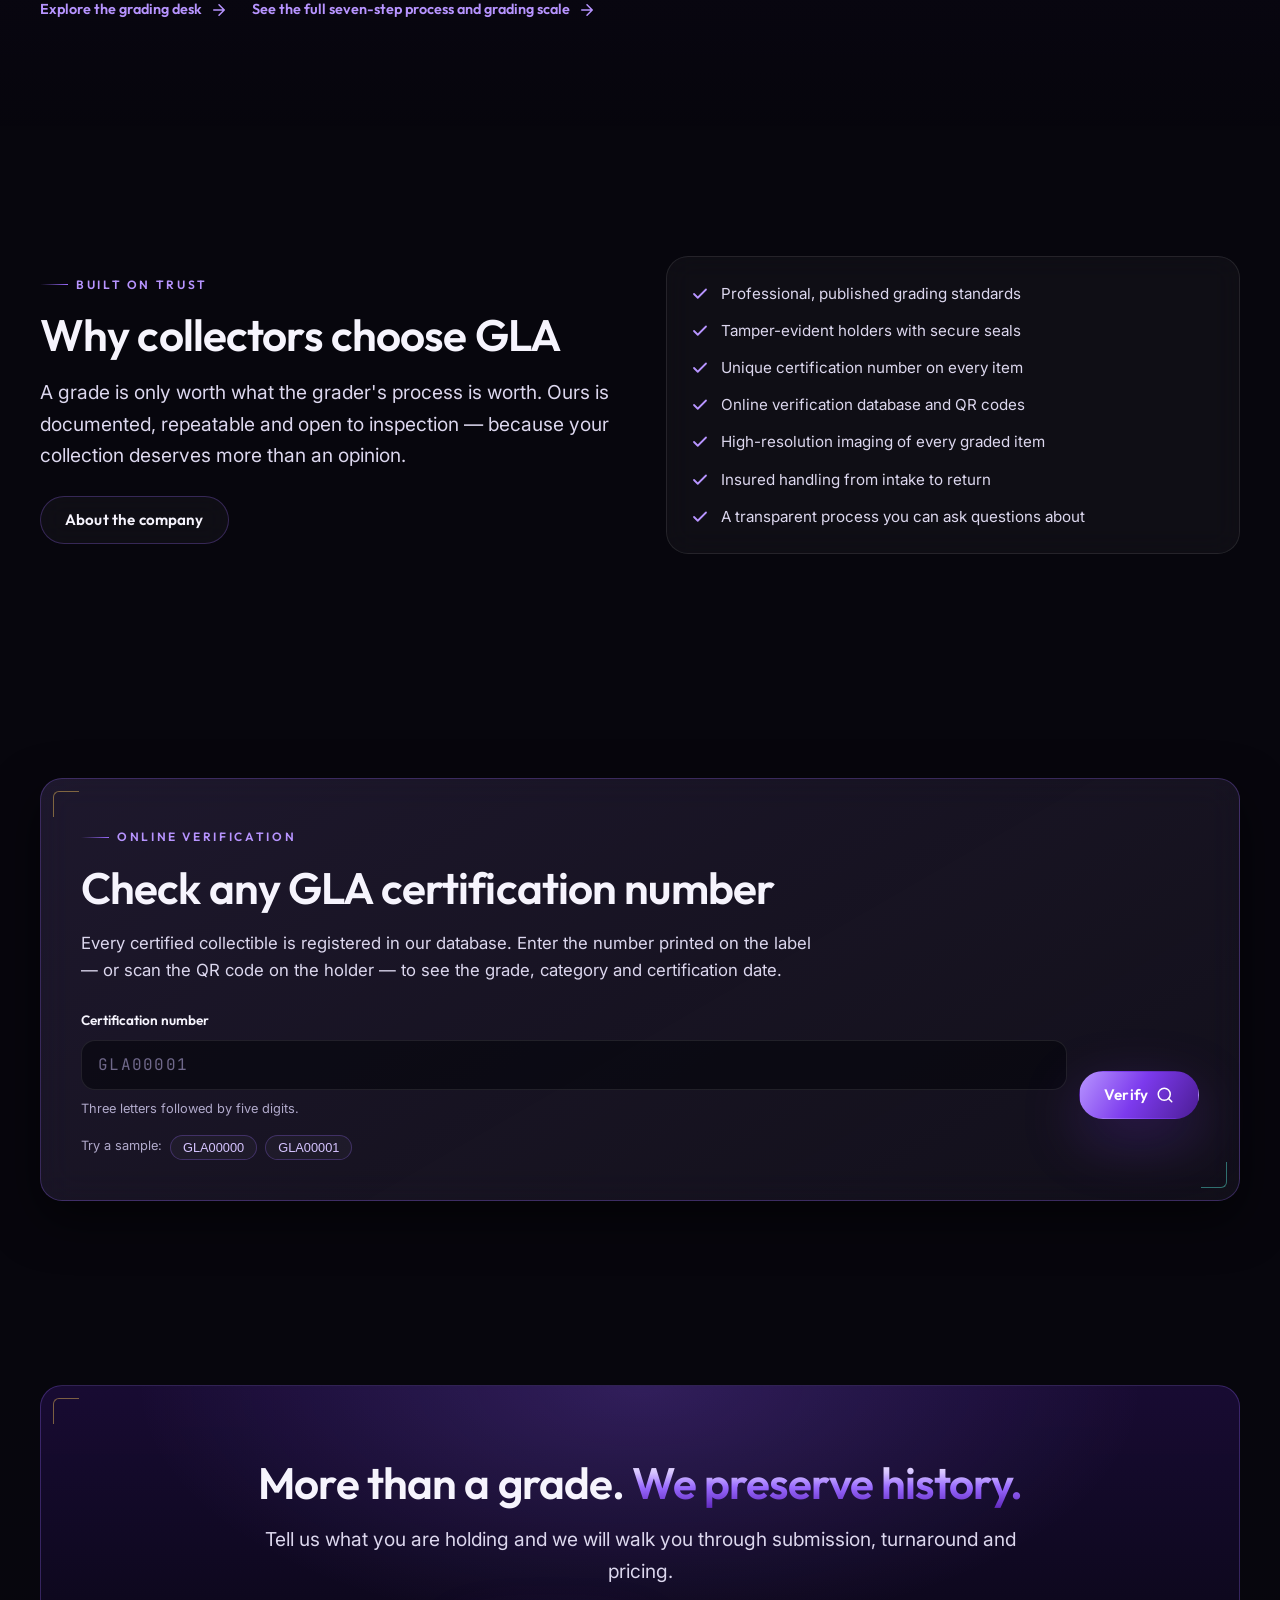
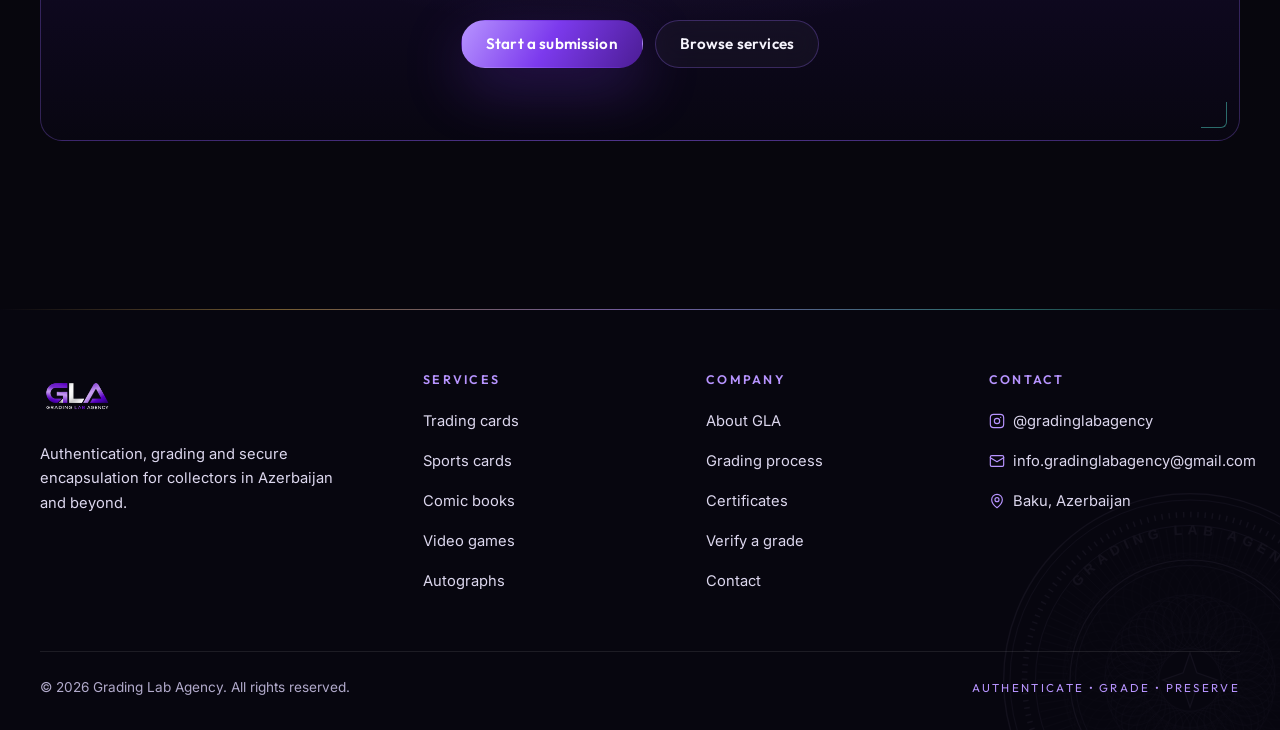
==== commit f2e0bbe0: "Switch cert codes to 5 digits (GLA00000) and add autograph authentication mode Co-Authored-By: Claud" ====
--- a/index.html
+++ b/index.html
@@ -12,7 +12,7 @@
 <link rel="preconnect" href="https://fonts.googleapis.com">
 <link rel="preconnect" href="https://fonts.gstatic.com" crossorigin>
 <link href="https://fonts.googleapis.com/css2?family=Outfit:wght@400;500;600;700&family=Inter:wght@300;400;500;600&family=JetBrains+Mono:wght@400;500&display=swap" rel="stylesheet">
-<link rel="stylesheet" href="assets/css/style.css?v=3">
+<link rel="stylesheet" href="assets/css/style.css?v=4">
 </head>
 <body>
 <div class="grain" aria-hidden="true"></div>
@@ -101,7 +101,7 @@
                 </div>
               </div>
 
-              <div class="slab3d__cert">GLA0000000</div>
+              <div class="slab3d__cert">GLA00000</div>
             </div>
 
             <div class="slab3d__face slab3d__face--back">
@@ -445,9 +445,9 @@
               <label class="field__label" for="cert-number">Certification number</label>
               <input class="input mono" id="cert-number" name="cert" type="text"
                      inputmode="latin" autocomplete="off" spellcheck="false"
-                     placeholder="GLA0001005"
+                     placeholder="GLA00001"
                      aria-describedby="cert-hint cert-error">
-              <span class="field__hint" id="cert-hint">Three letters followed by seven digits.</span>
+              <span class="field__hint" id="cert-hint">Three letters followed by five digits.</span>
               <span class="field__error" id="cert-error" role="alert"></span>
             </div>
             <button class="btn btn--primary" type="submit">
@@ -459,8 +459,8 @@
 
         <div class="tags" style="margin-top: var(--sp-4)">
           <span class="field__hint" style="margin:0">Try a sample:</span>
-          <button class="tag tag--brand" type="button" data-cert-sample="GLA0000000">GLA0000000</button>
-          <button class="tag tag--brand" type="button" data-cert-sample="GLA0000001">GLA0000001</button>
+          <button class="tag tag--brand" type="button" data-cert-sample="GLA00000">GLA00000</button>
+          <button class="tag tag--brand" type="button" data-cert-sample="GLA00001">GLA00001</button>
         </div>
 
         <div class="verify-result" id="verify-result" aria-live="polite"></div>
@@ -544,7 +544,7 @@
 <script src="assets/js/config.js?v=8" defer></script>
 <script src="assets/js/main.js" defer></script>
 <script src="assets/js/counters.js" defer></script>
-<script src="assets/js/verify.js?v=3" defer></script>
+<script src="assets/js/verify.js?v=4" defer></script>
 <script src="assets/js/i18n.js?v=1" defer></script>
 </body>
 </html>
--- a/assets/css/style.css
+++ b/assets/css/style.css
@@ -1405,6 +1405,15 @@
 }
 .cert__grade-scale { font-size: 0.72rem; color: var(--text-muted); }
 
+/* Autograph / authentication-only certificate — a green "authenticated" seal
+   instead of a numeric grade. */
+.cert__grade--auth {
+  border-color: rgba(52, 211, 153, 0.4);
+  background: radial-gradient(circle at 50% 18%, rgba(52, 211, 153, 0.18), rgba(27, 13, 58, 0.6));
+}
+.cert__grade--auth svg { width: 3.25rem; height: 3.25rem; color: var(--success); }
+.cert__grade--auth .cert__grade-label { color: var(--success); letter-spacing: 0.08em; }
+
 .cert__details { display: grid; gap: var(--sp-4); }
 .cert__title { font-size: 1.35rem; margin-bottom: var(--sp-1); }
 .cert__specs {
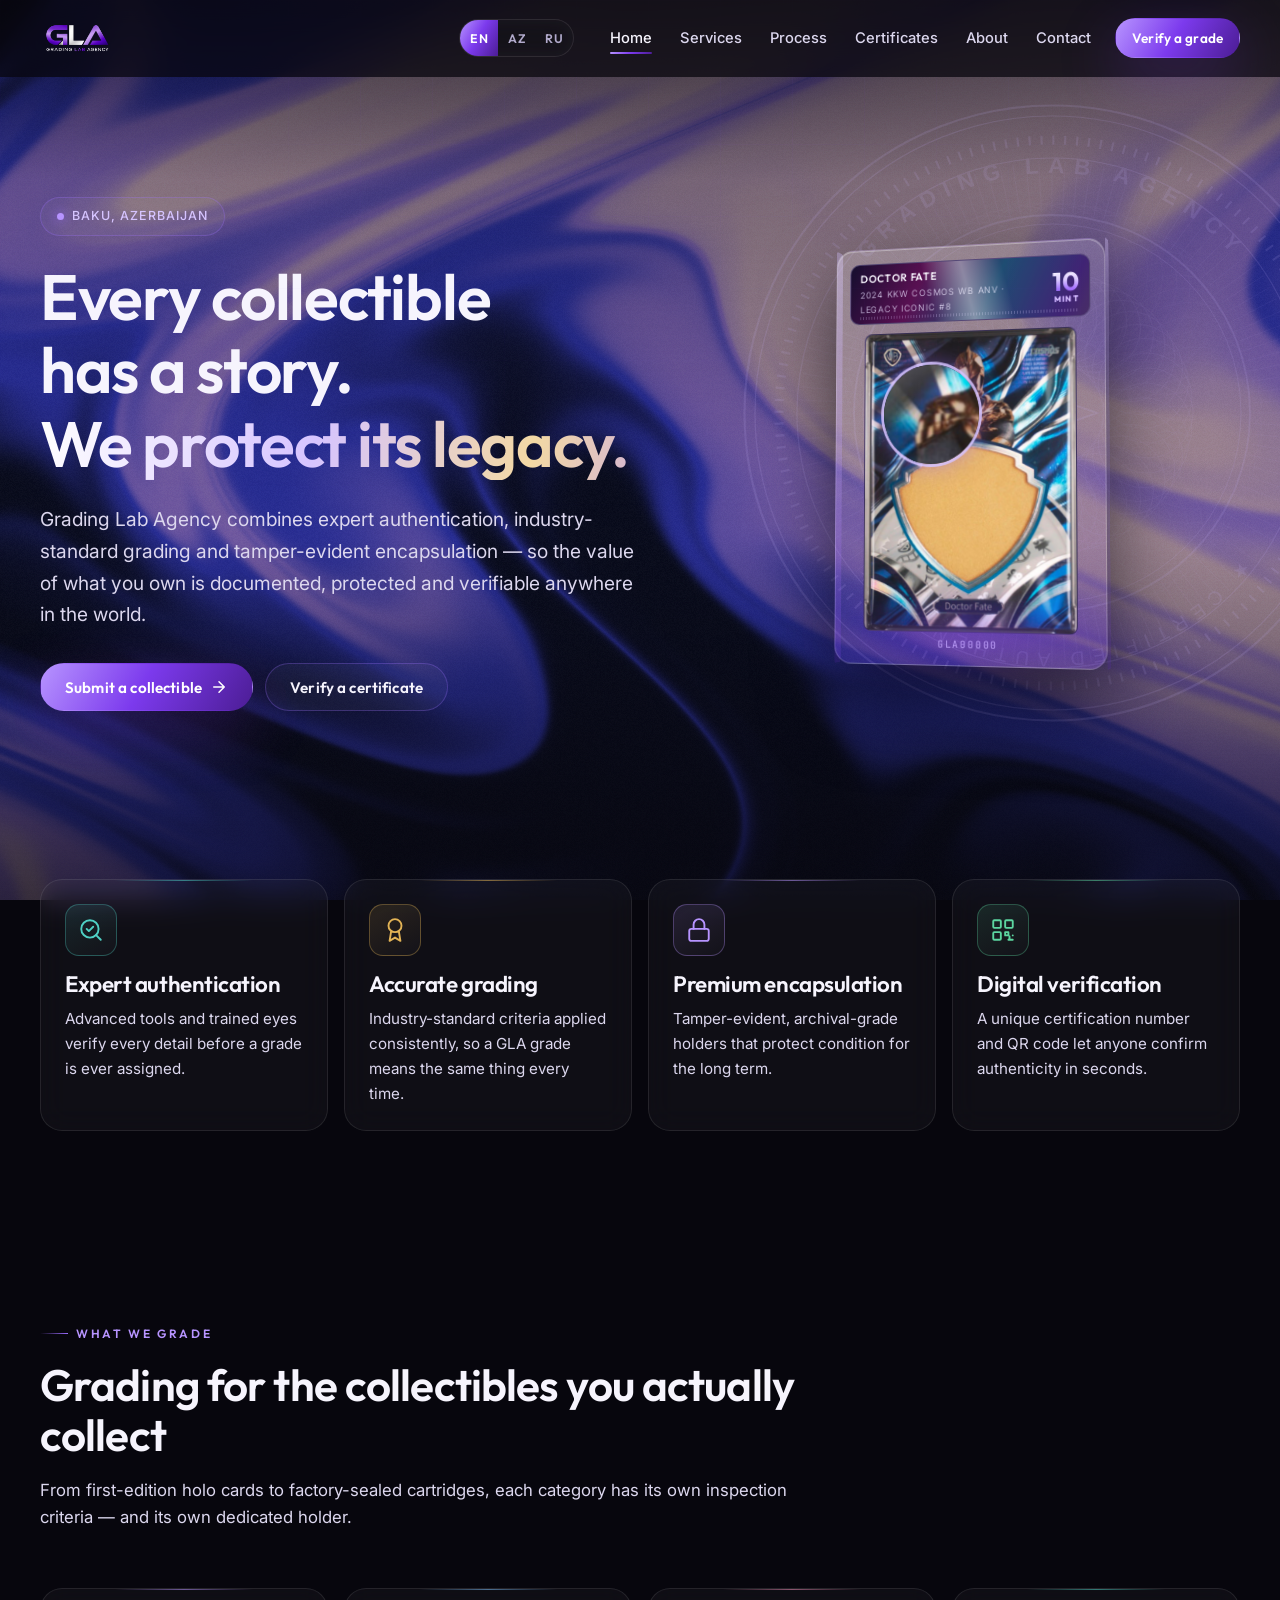
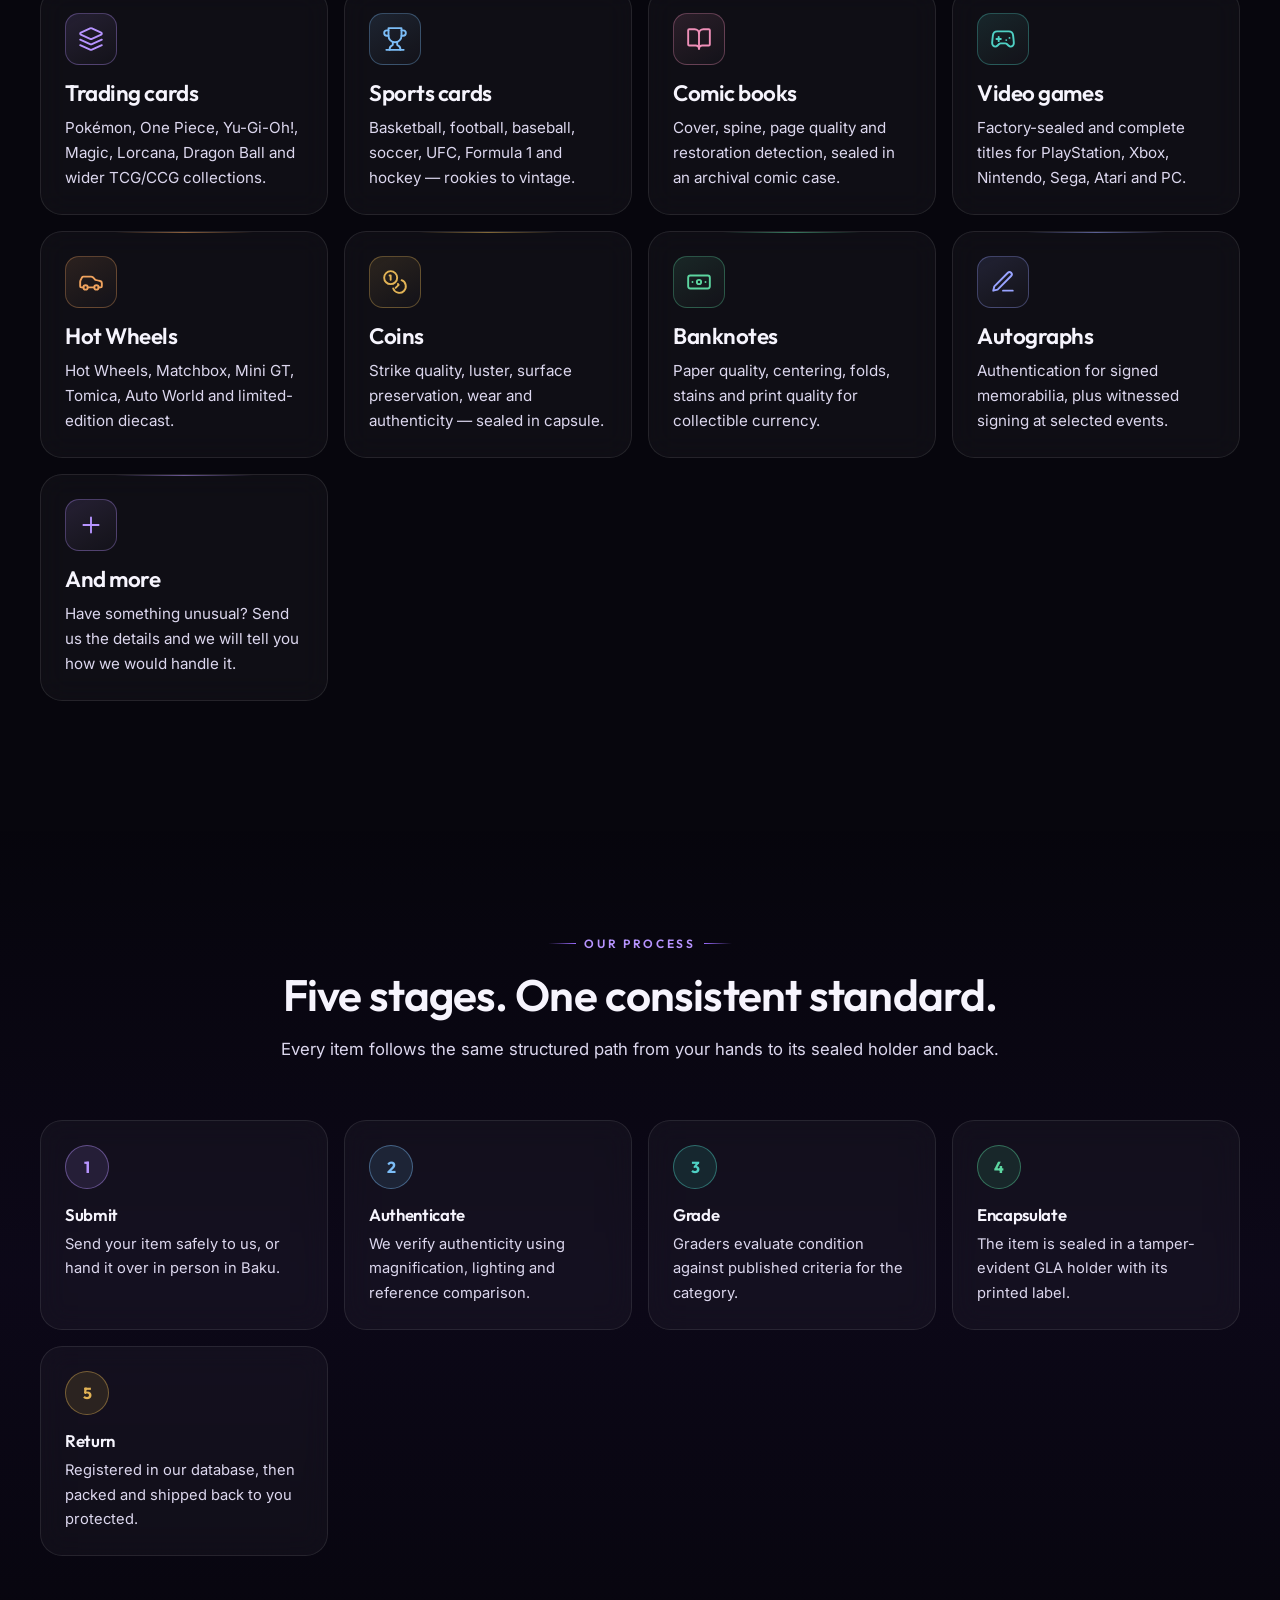
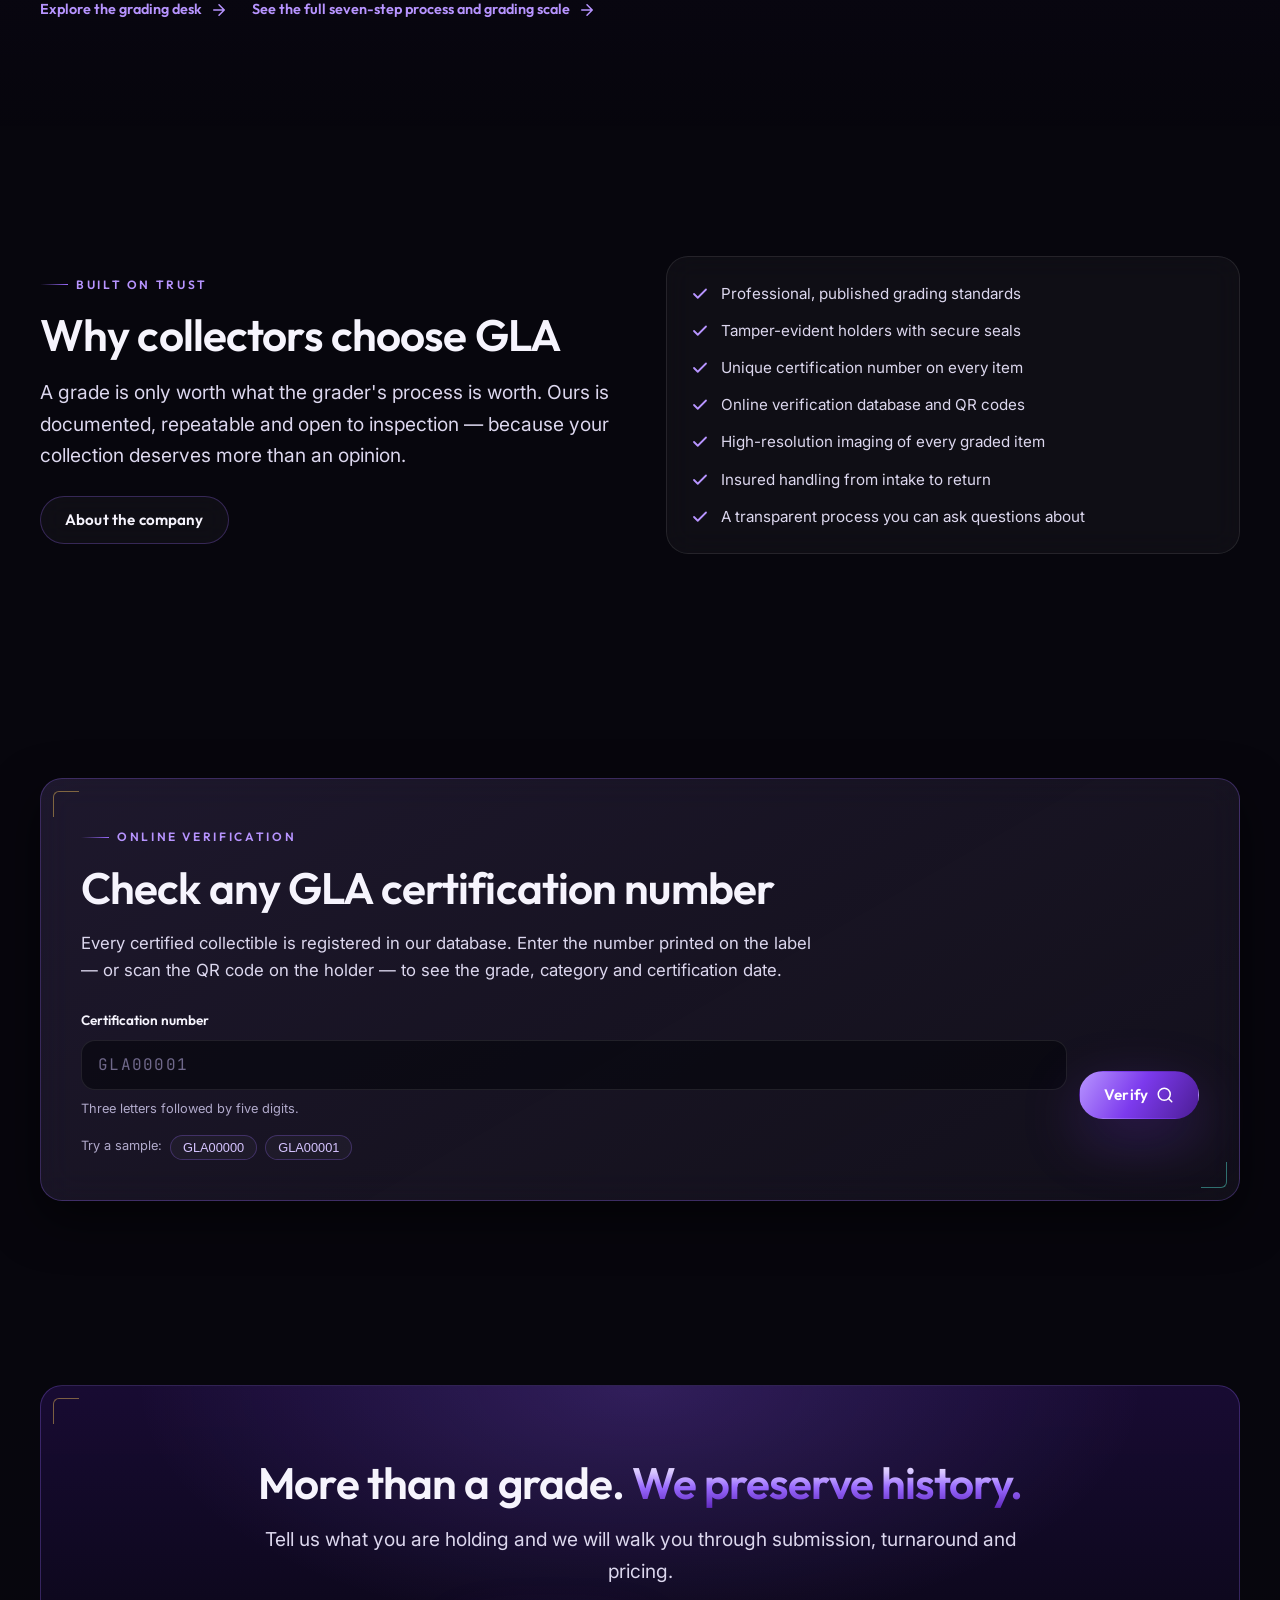
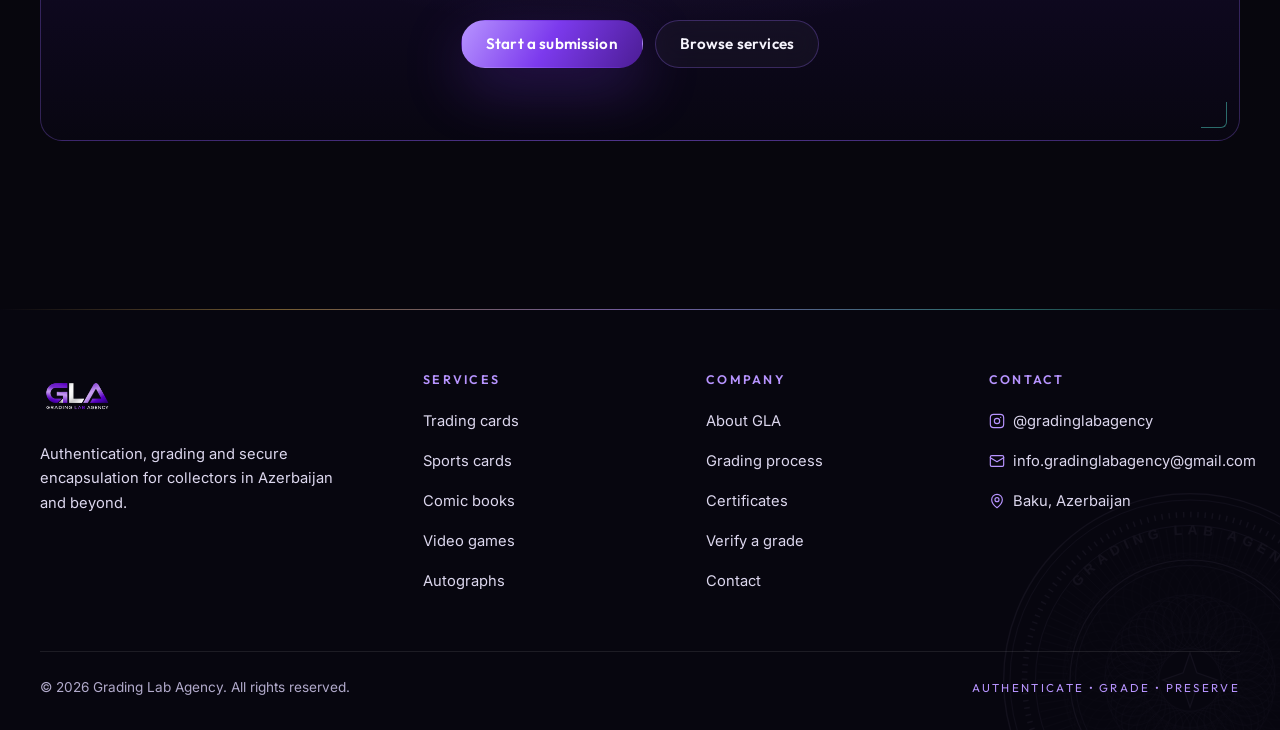
==== commit 38914c3f: "Translate all inner pages (Services, Process, About, Contact, Certificates, Verify) into AZ + RU Co-" ====
--- a/index.html
+++ b/index.html
@@ -545,6 +545,6 @@
 <script src="assets/js/main.js" defer></script>
 <script src="assets/js/counters.js" defer></script>
 <script src="assets/js/verify.js?v=4" defer></script>
-<script src="assets/js/i18n.js?v=1" defer></script>
+<script src="assets/js/i18n.js?v=2" defer></script>
 </body>
 </html>
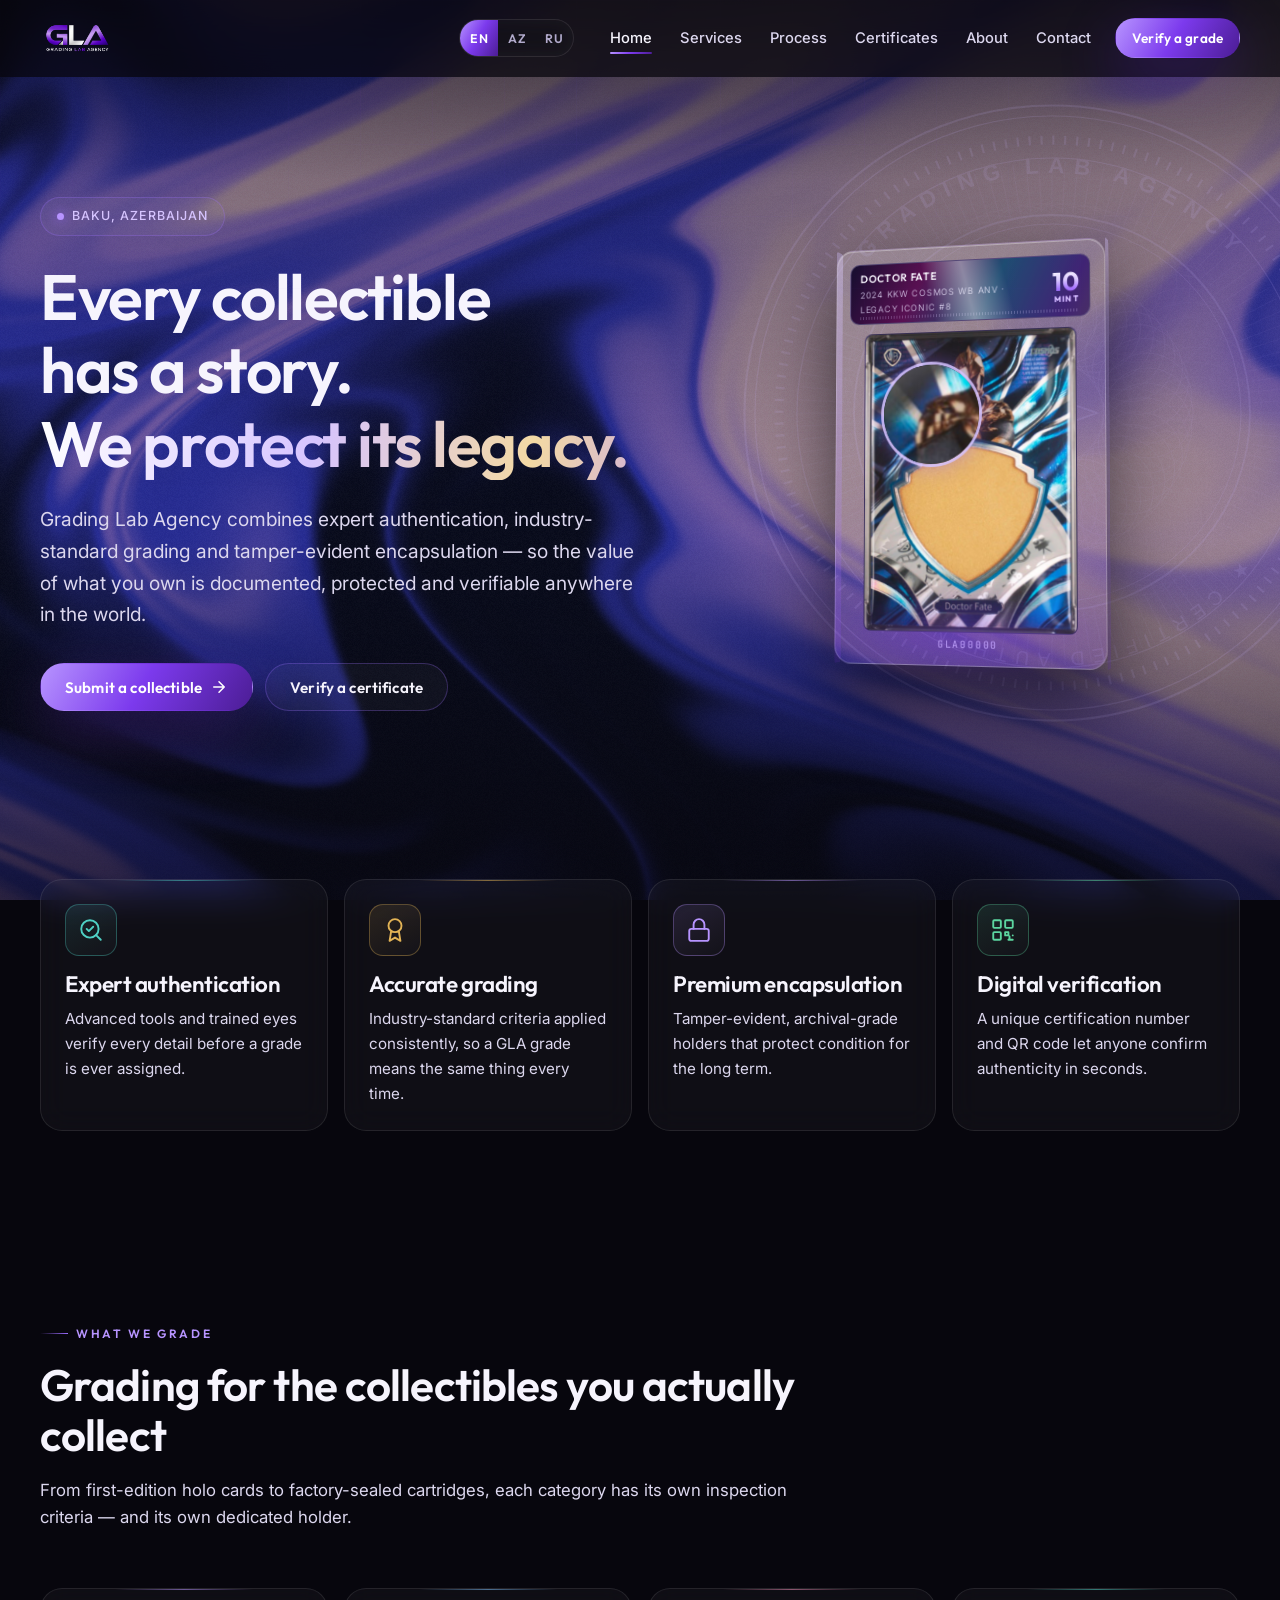
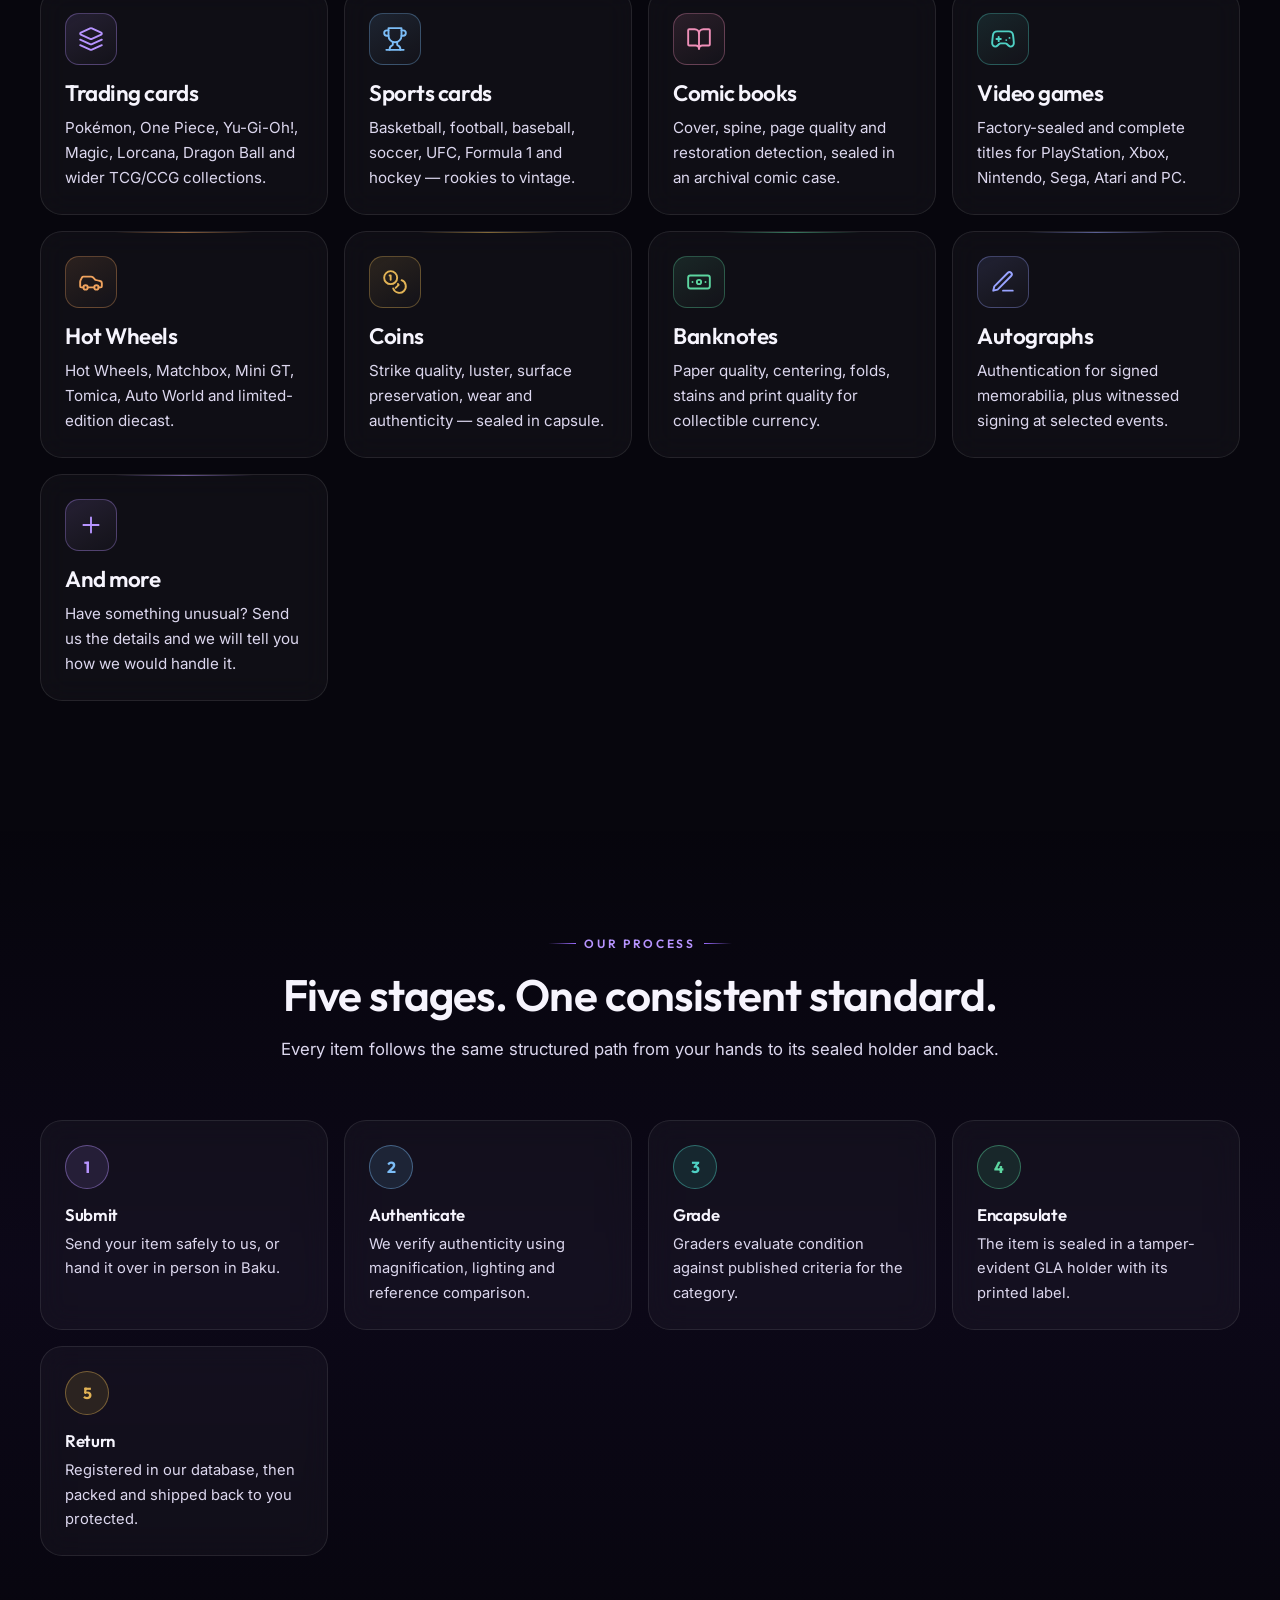
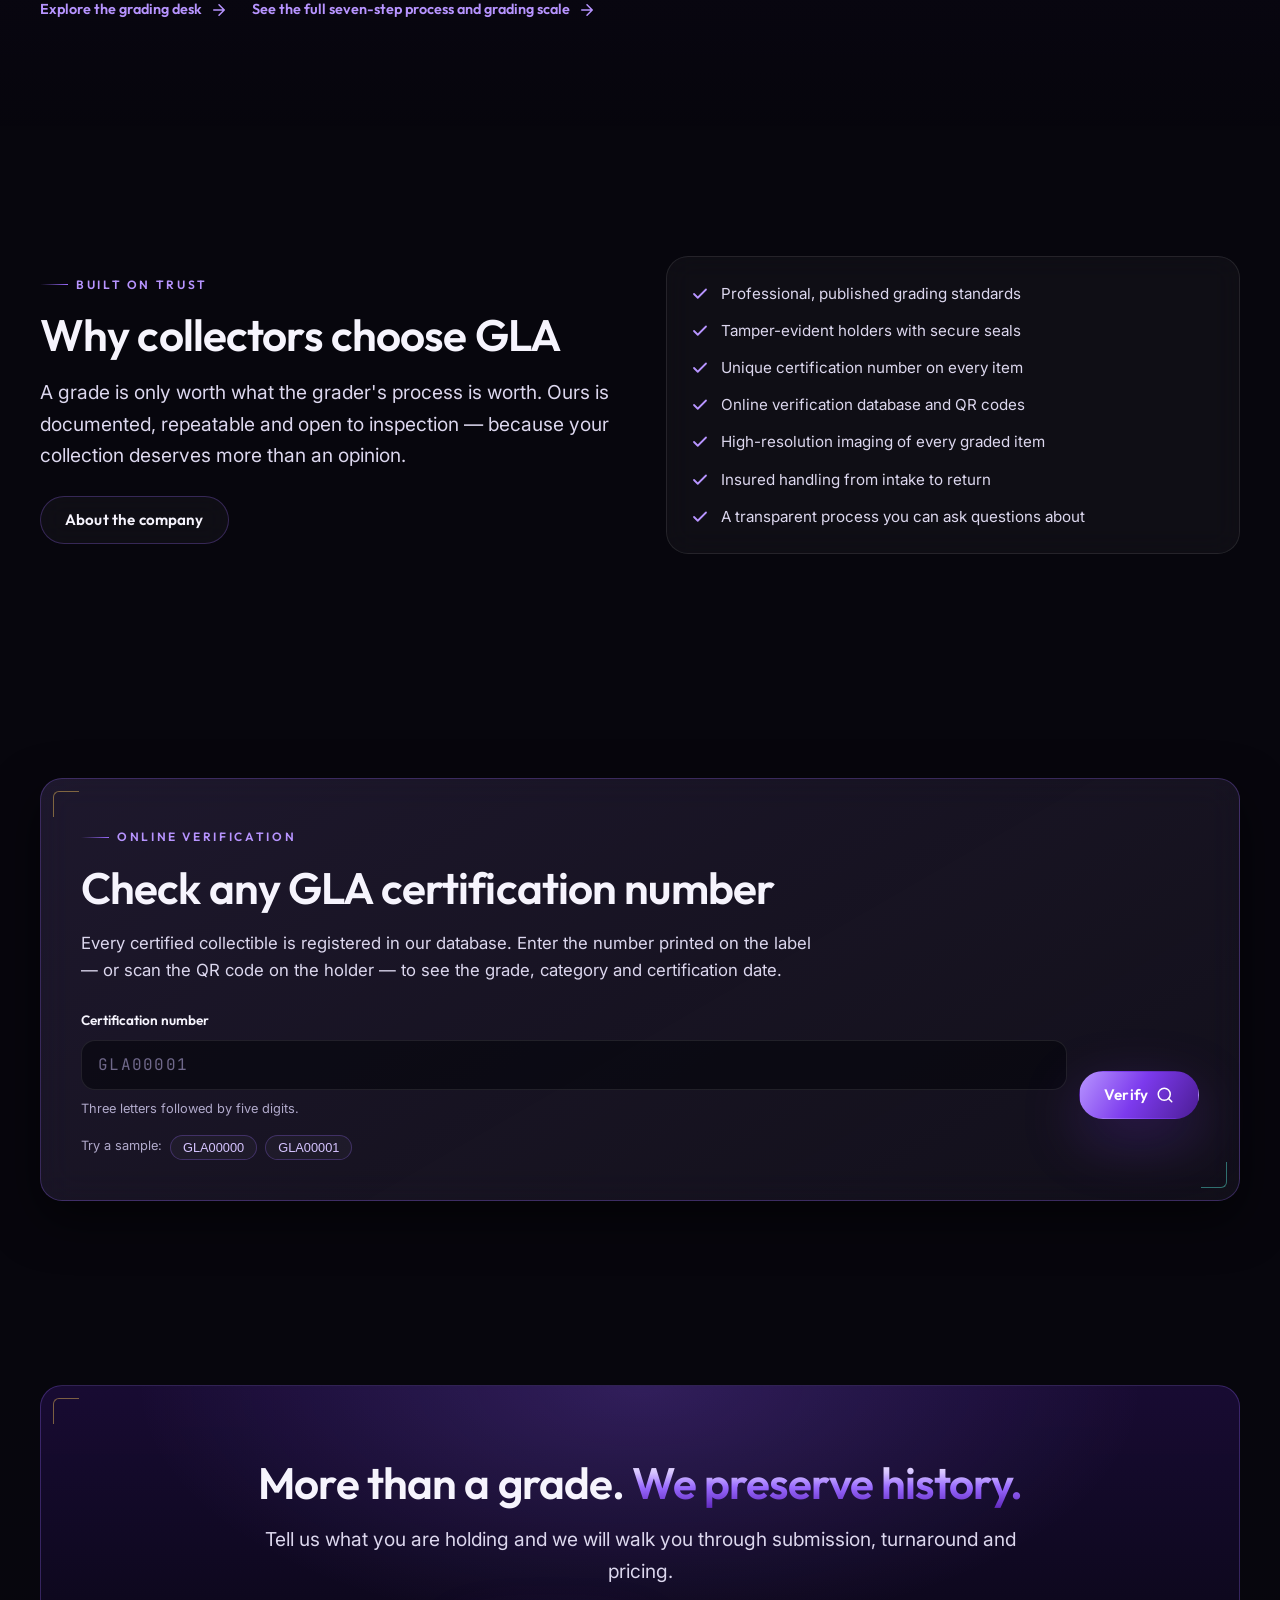
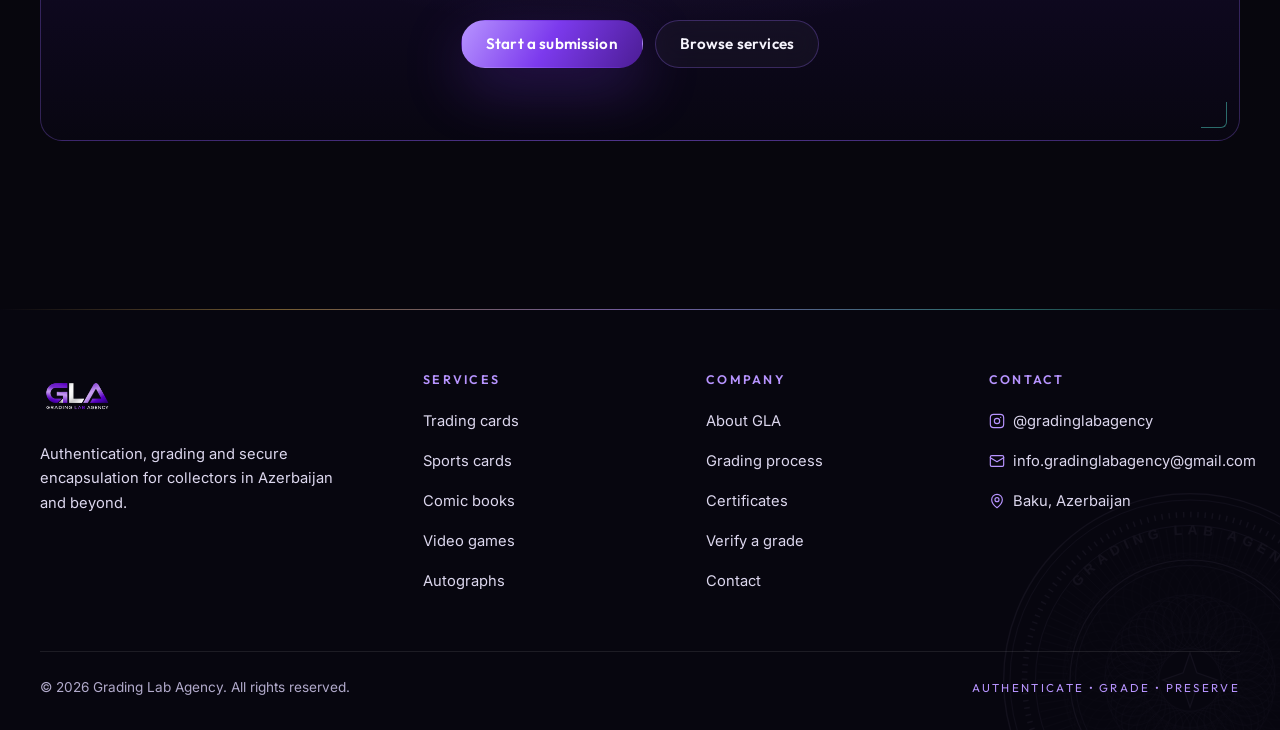
==== commit 8c884d1a: "verify: add red 'Not authentic' result state Records whose grade_label marks them not authentic (e.g" ====
--- a/index.html
+++ b/index.html
@@ -12,7 +12,7 @@
 <link rel="preconnect" href="https://fonts.googleapis.com">
 <link rel="preconnect" href="https://fonts.gstatic.com" crossorigin>
 <link href="https://fonts.googleapis.com/css2?family=Outfit:wght@400;500;600;700&family=Inter:wght@300;400;500;600&family=JetBrains+Mono:wght@400;500&display=swap" rel="stylesheet">
-<link rel="stylesheet" href="assets/css/style.css?v=4">
+<link rel="stylesheet" href="assets/css/style.css?v=5">
 </head>
 <body>
 <div class="grain" aria-hidden="true"></div>
@@ -544,7 +544,7 @@
 <script src="assets/js/config.js?v=8" defer></script>
 <script src="assets/js/main.js" defer></script>
 <script src="assets/js/counters.js" defer></script>
-<script src="assets/js/verify.js?v=4" defer></script>
+<script src="assets/js/verify.js?v=5" defer></script>
 <script src="assets/js/i18n.js?v=2" defer></script>
 </body>
 </html>
--- a/assets/css/style.css
+++ b/assets/css/style.css
@@ -1414,6 +1414,24 @@
 .cert__grade--auth svg { width: 3.25rem; height: 3.25rem; color: var(--success); }
 .cert__grade--auth .cert__grade-label { color: var(--success); letter-spacing: 0.08em; }
 
+/* Not-authentic certificate — a red alert instead of a grade or seal. */
+.cert--fail {
+  border-color: rgba(248, 113, 113, 0.4);
+  background: linear-gradient(160deg, rgba(248, 113, 113, 0.12), rgba(9, 7, 18, 0.9));
+  box-shadow: 0 20px 60px rgba(248, 113, 113, 0.22);
+}
+.cert__status--fail {
+  border-color: rgba(248, 113, 113, 0.45);
+  background: rgba(248, 113, 113, 0.12);
+  color: var(--danger);
+}
+.cert__grade--fail {
+  border-color: rgba(248, 113, 113, 0.4);
+  background: radial-gradient(circle at 50% 18%, rgba(248, 113, 113, 0.2), rgba(27, 13, 58, 0.6));
+}
+.cert__grade--fail svg { width: 3.25rem; height: 3.25rem; color: var(--danger); }
+.cert__grade--fail .cert__grade-label { color: var(--danger); letter-spacing: 0.08em; }
+
 .cert__details { display: grid; gap: var(--sp-4); }
 .cert__title { font-size: 1.35rem; margin-bottom: var(--sp-1); }
 .cert__specs {
